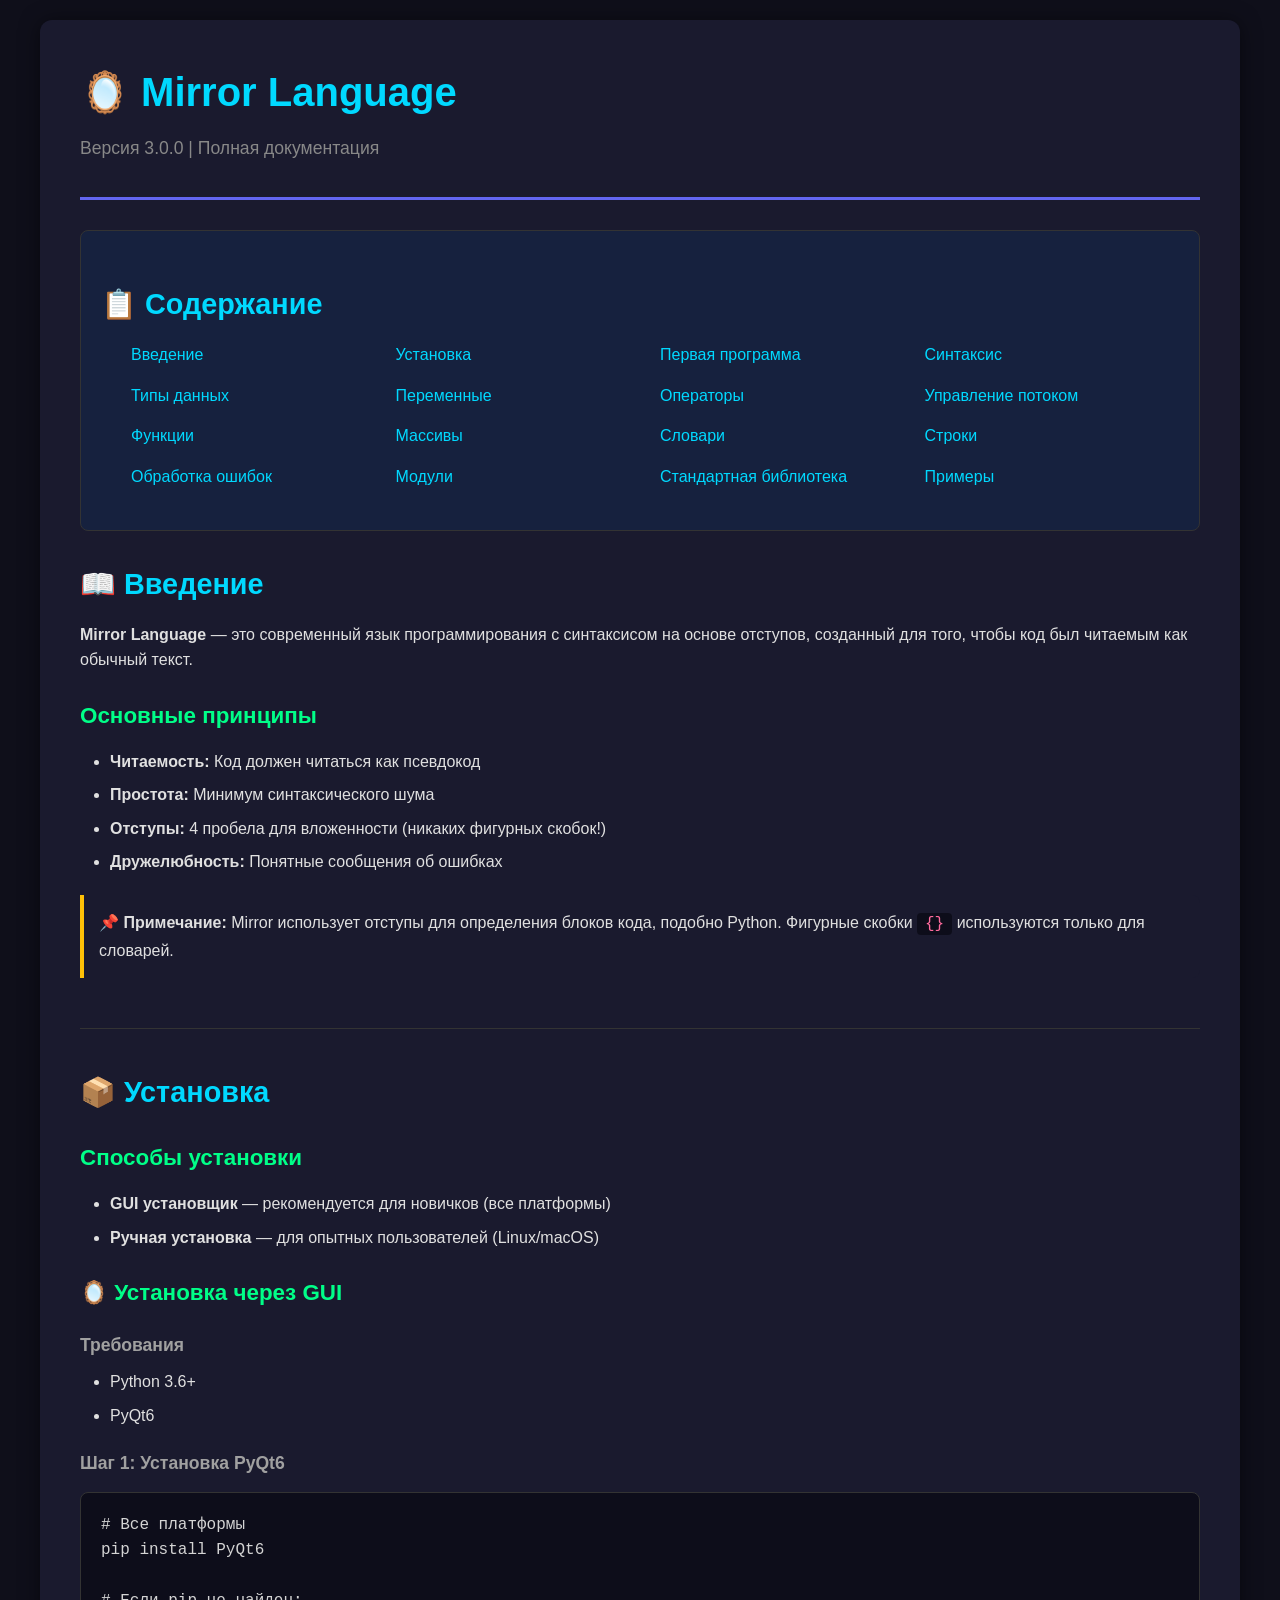
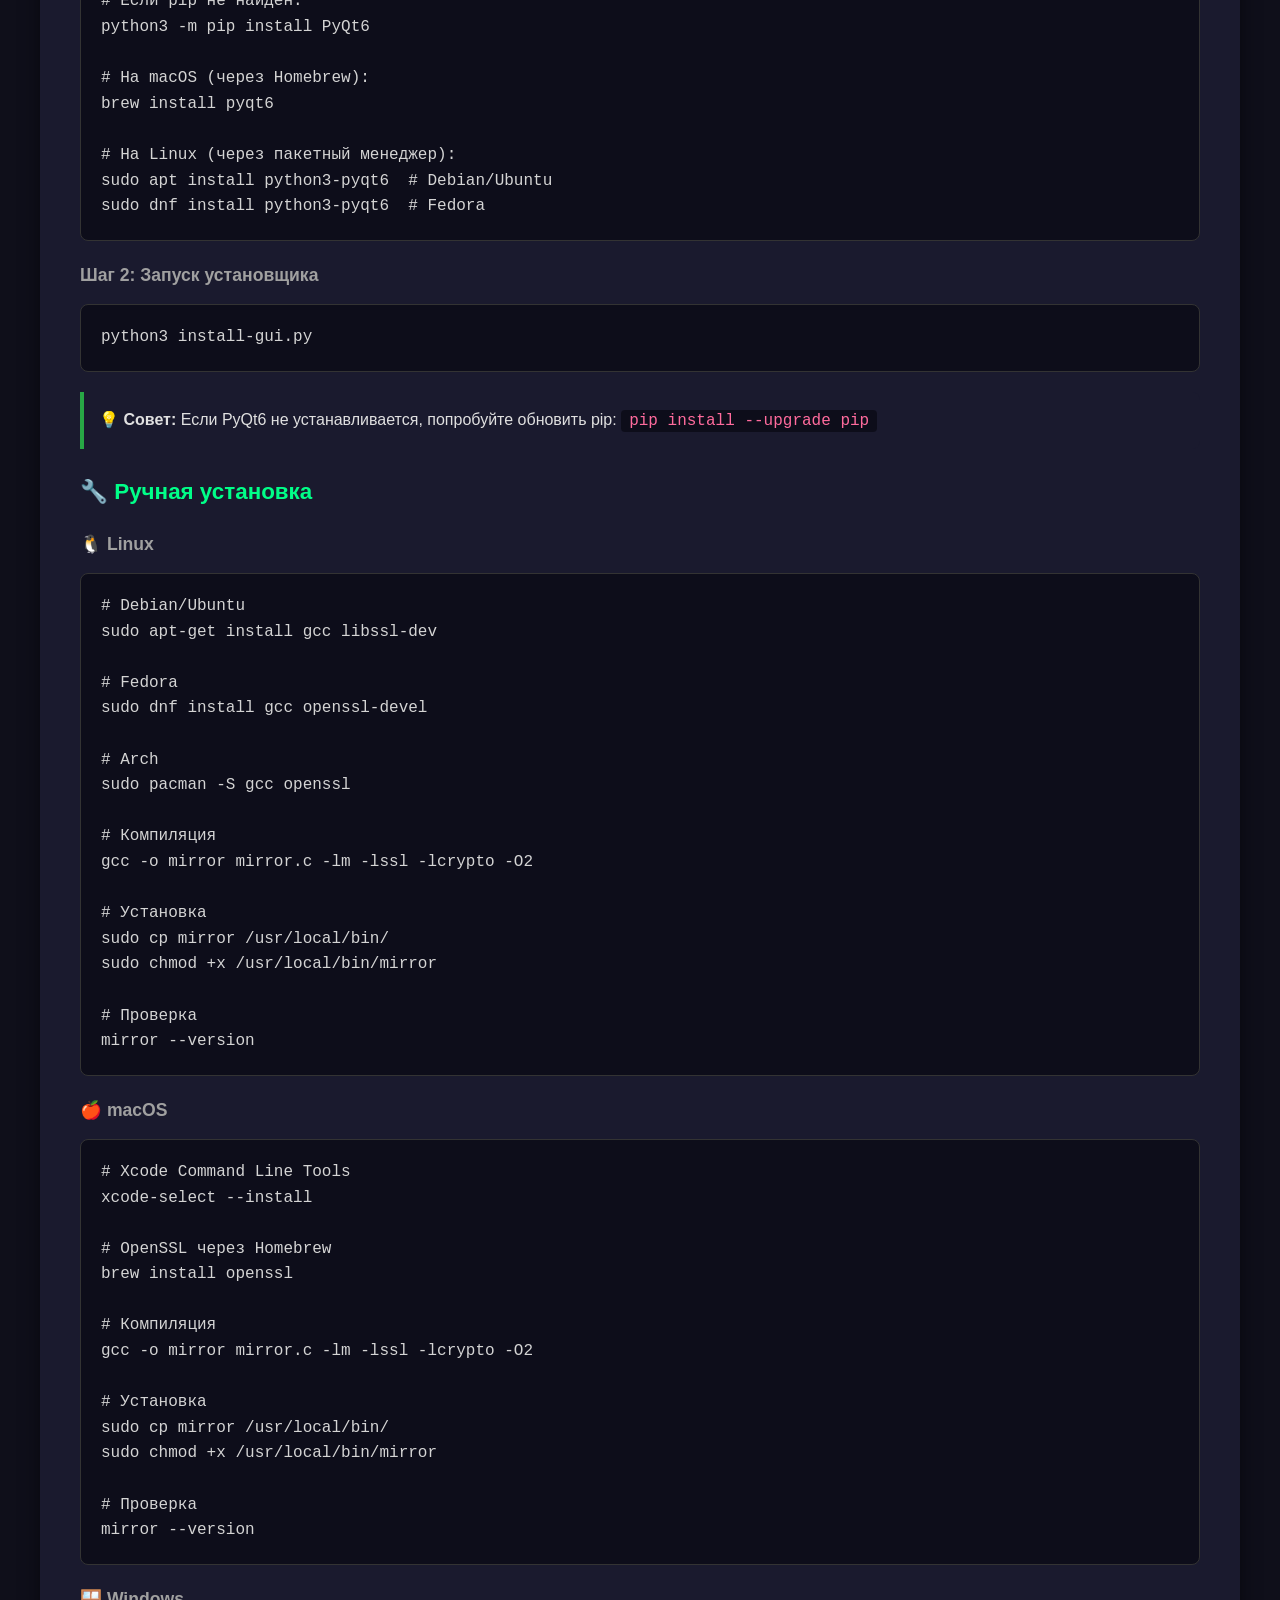
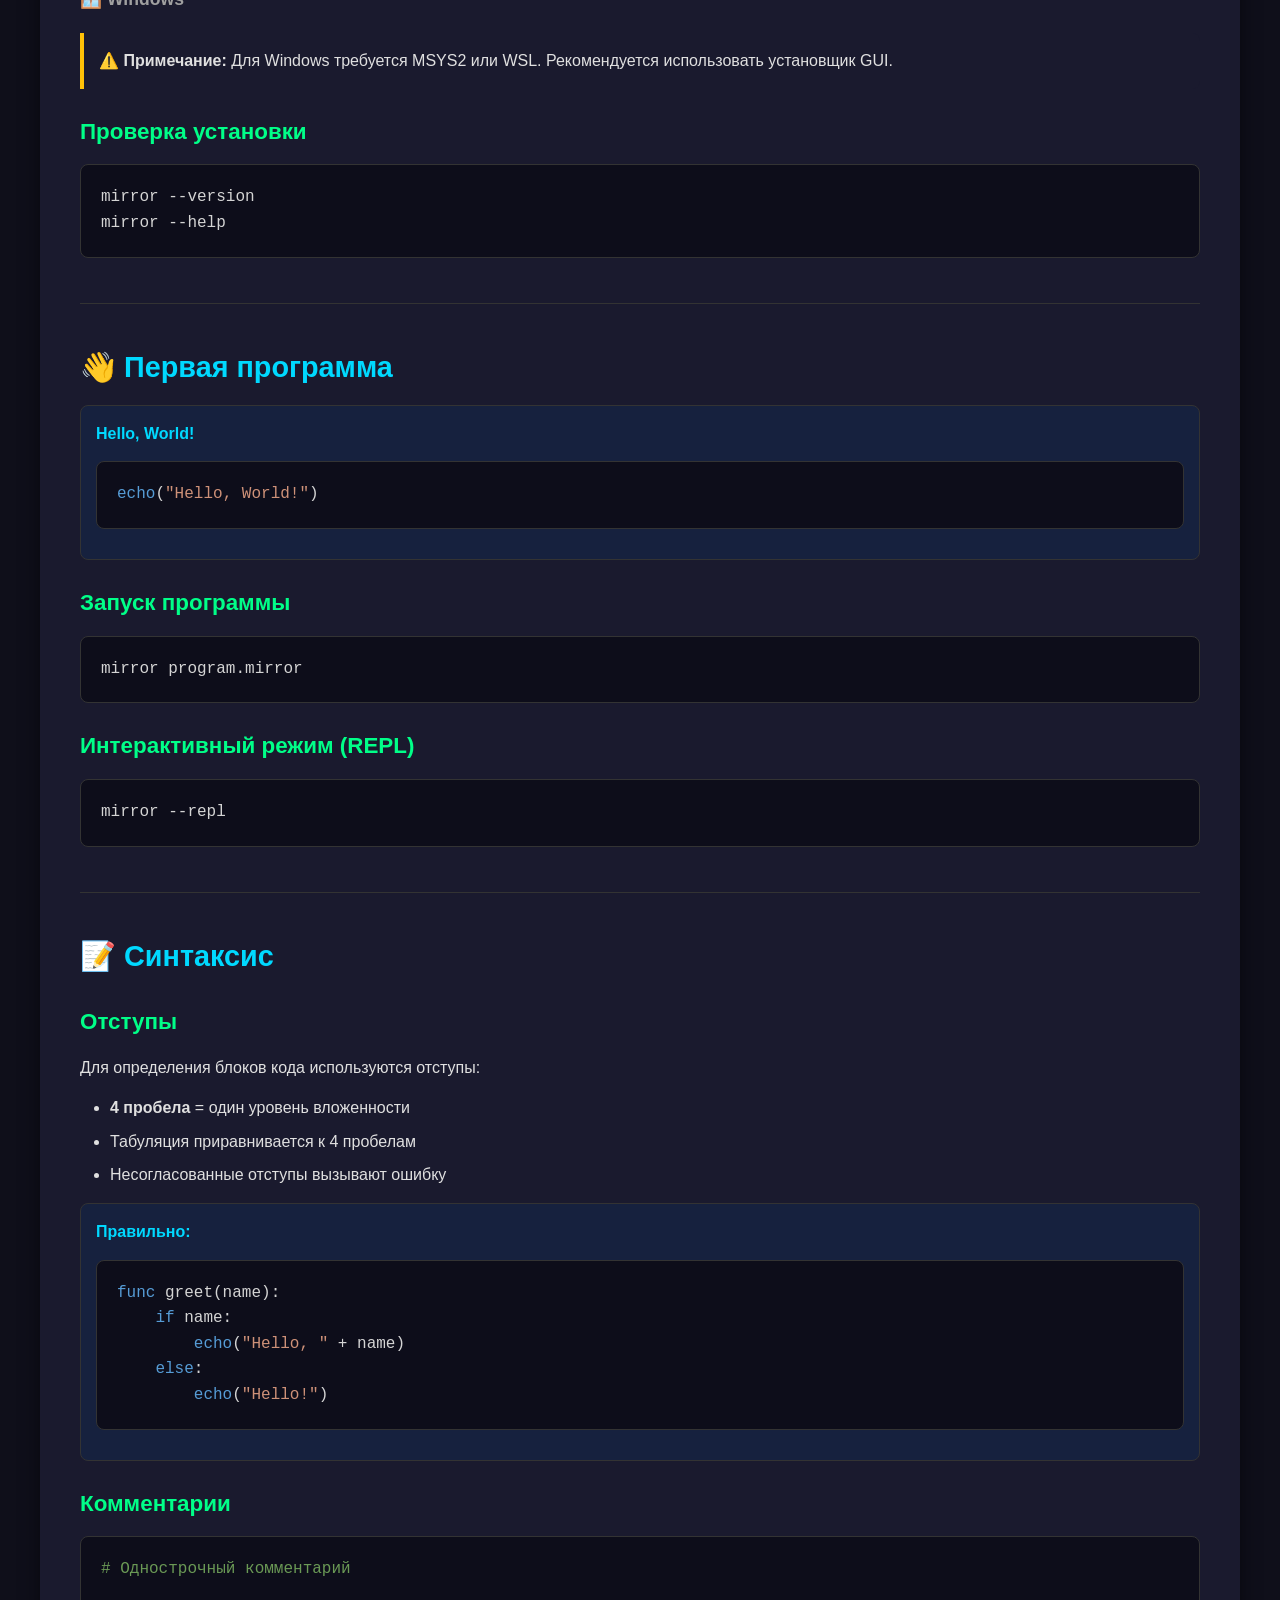
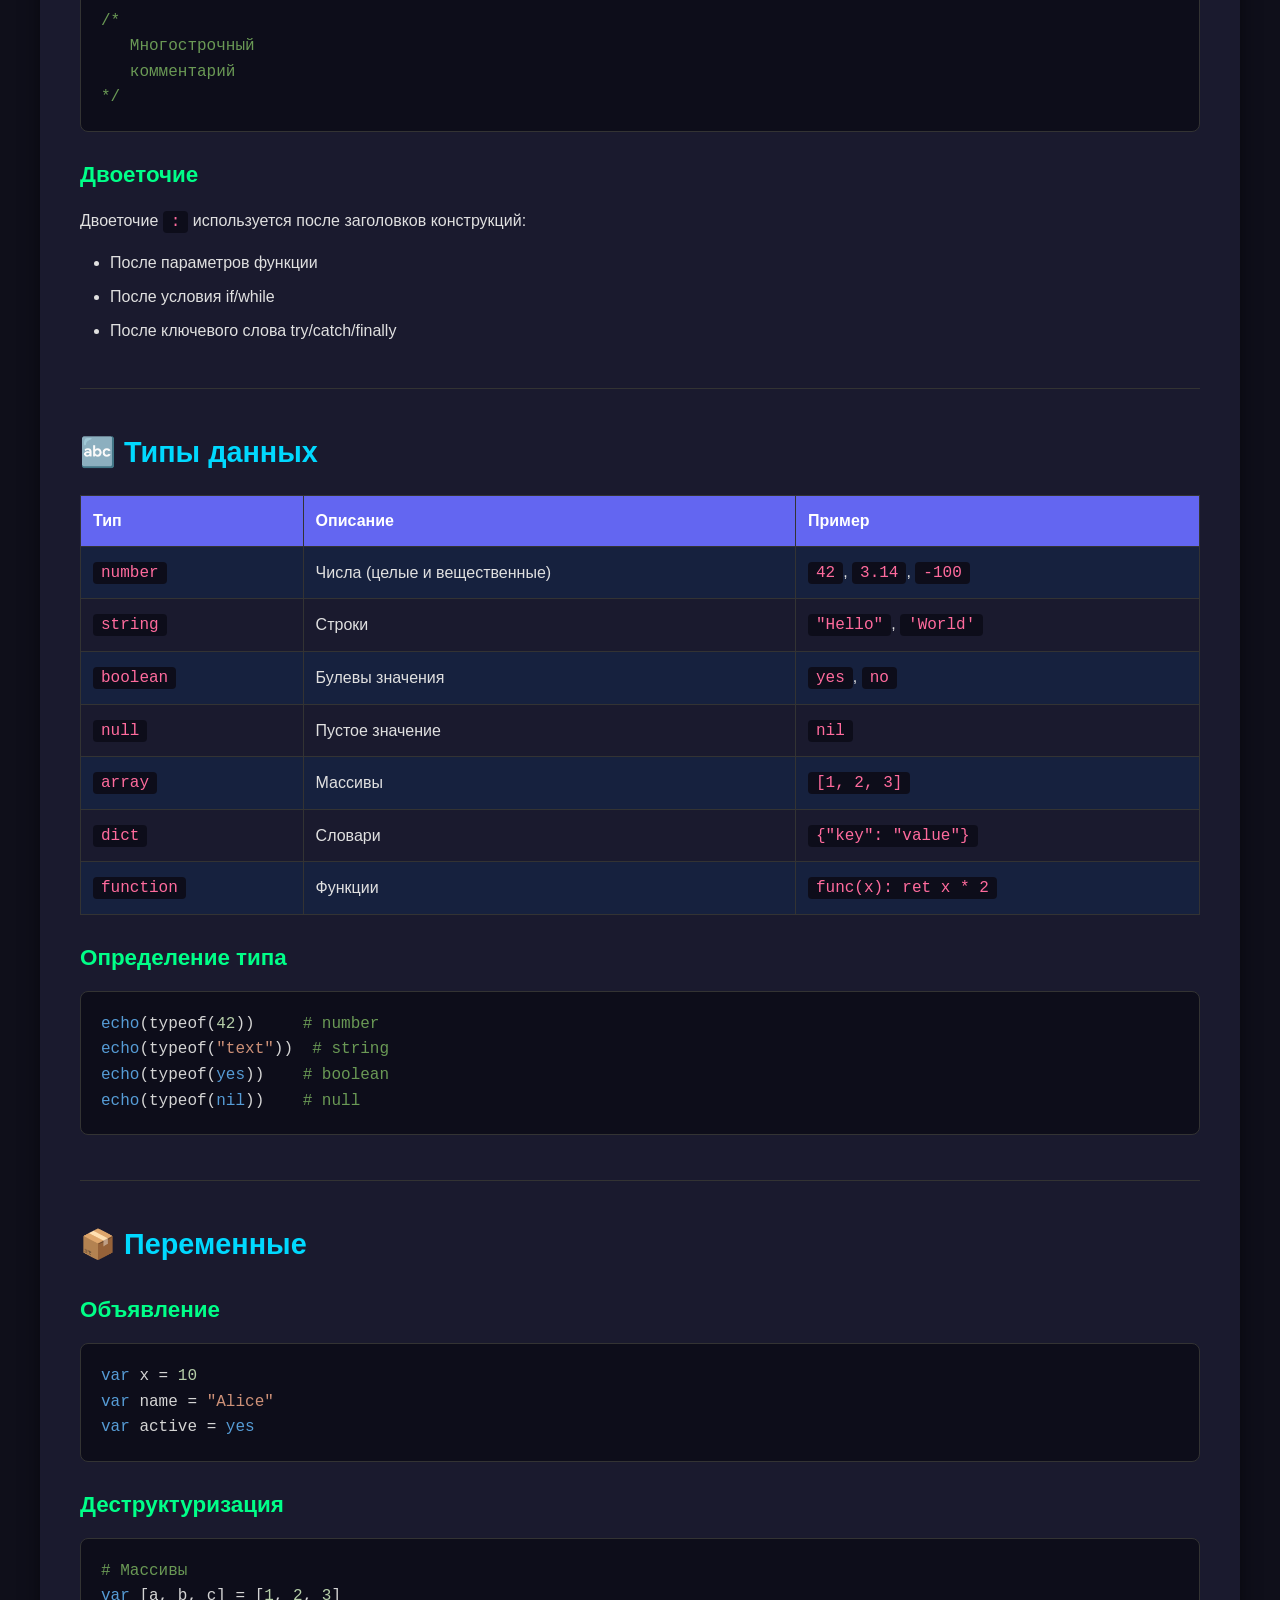
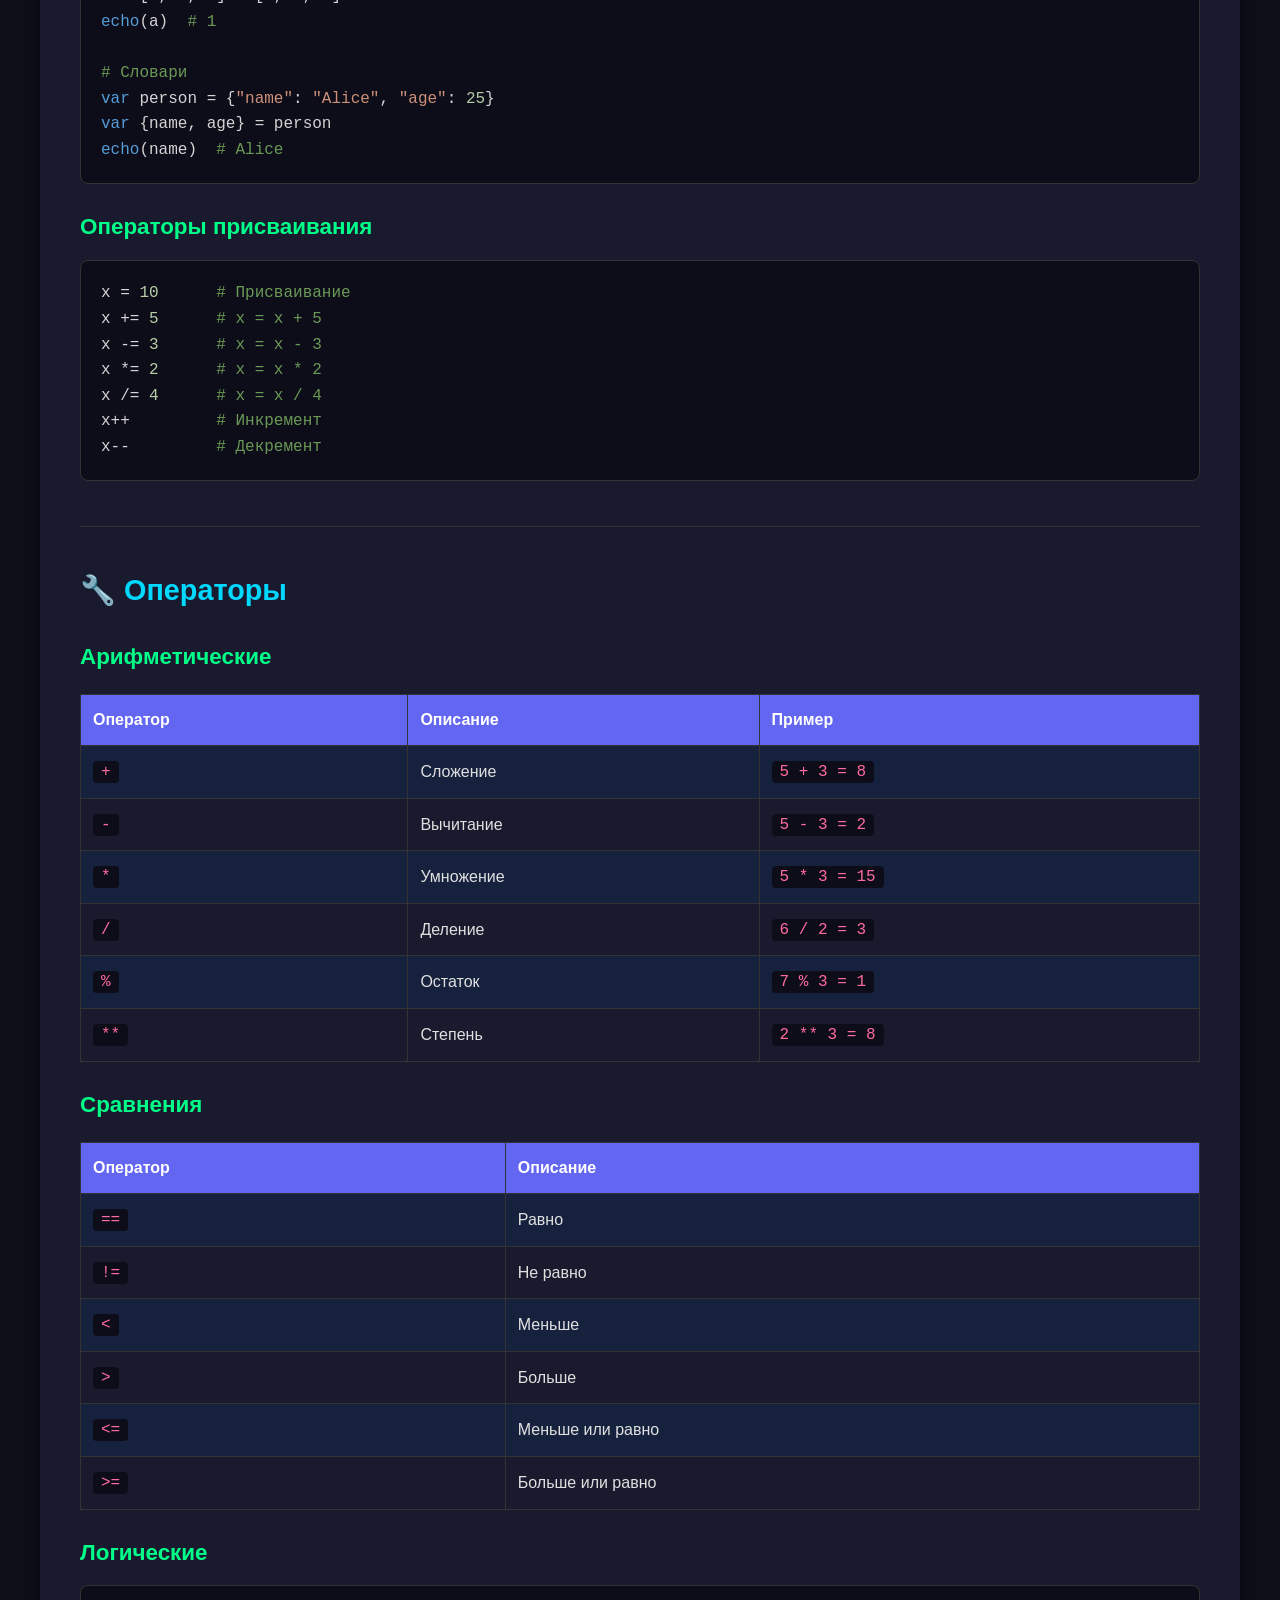
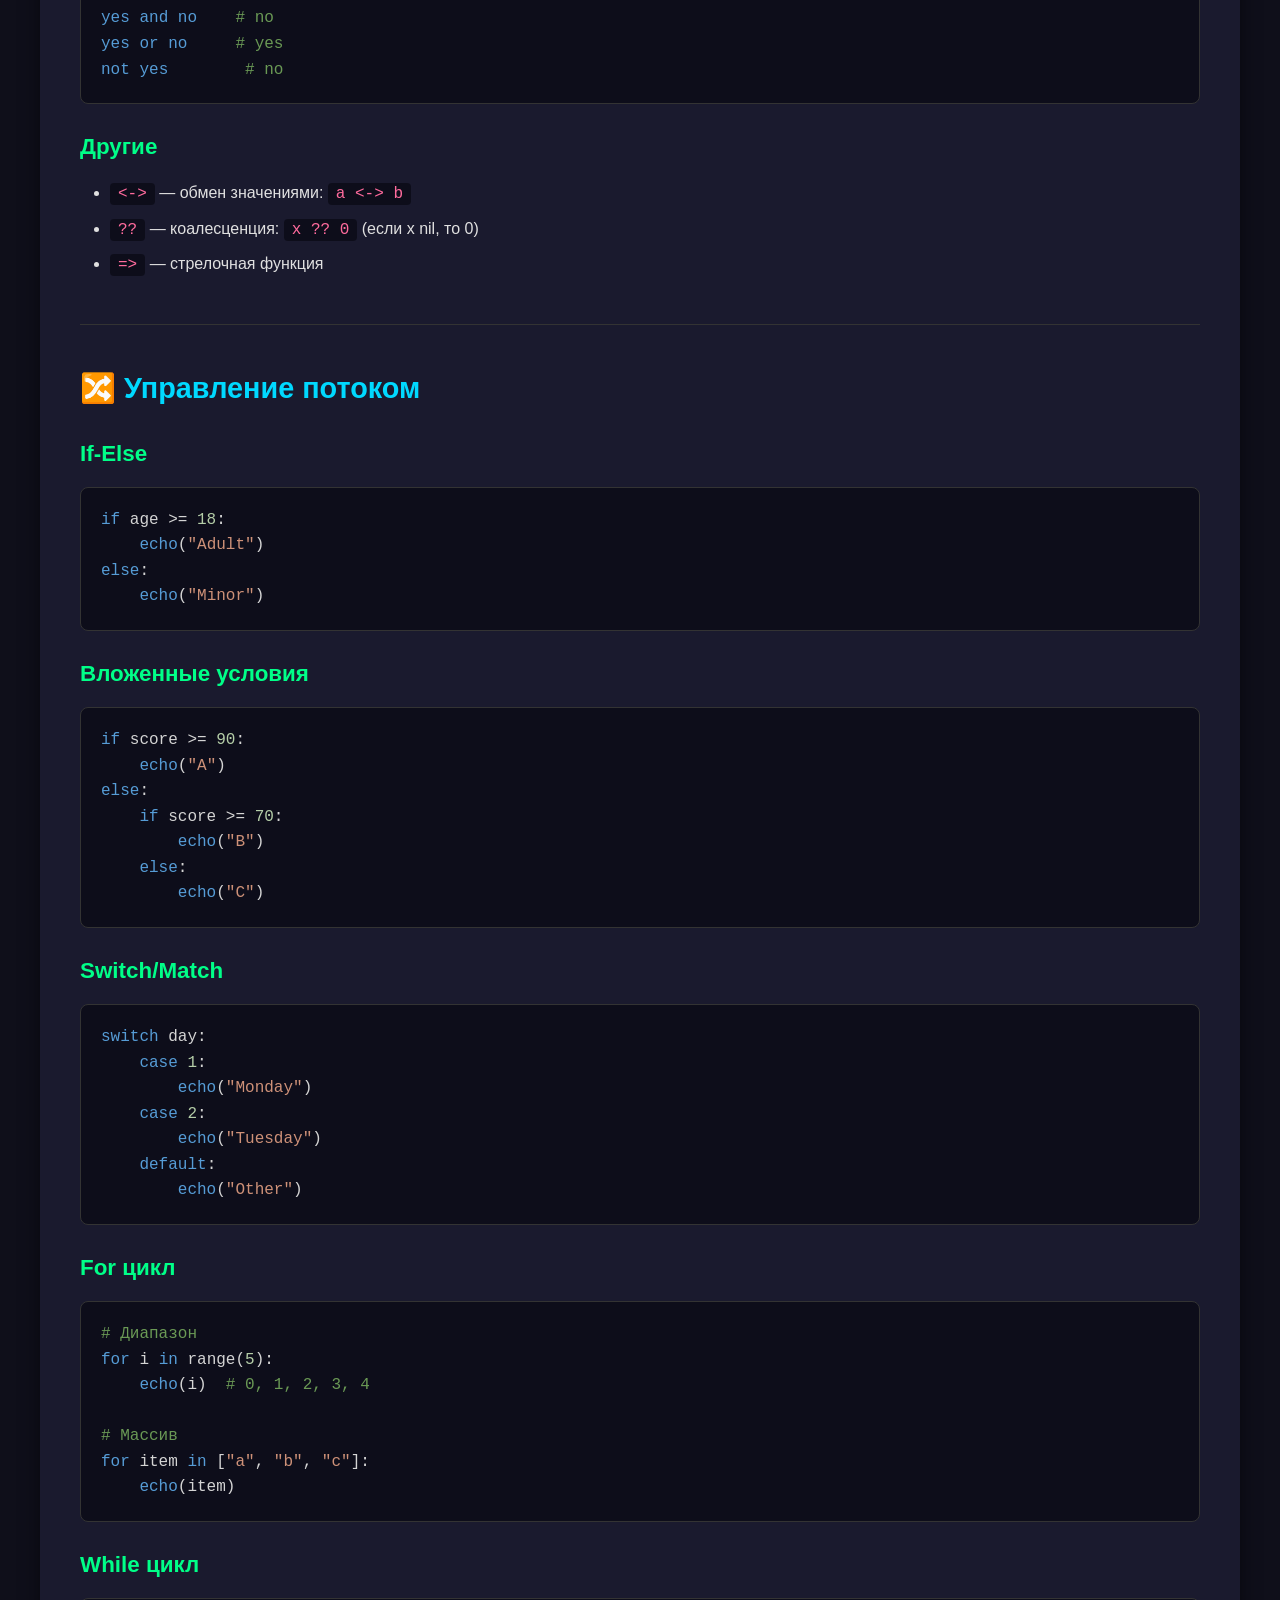
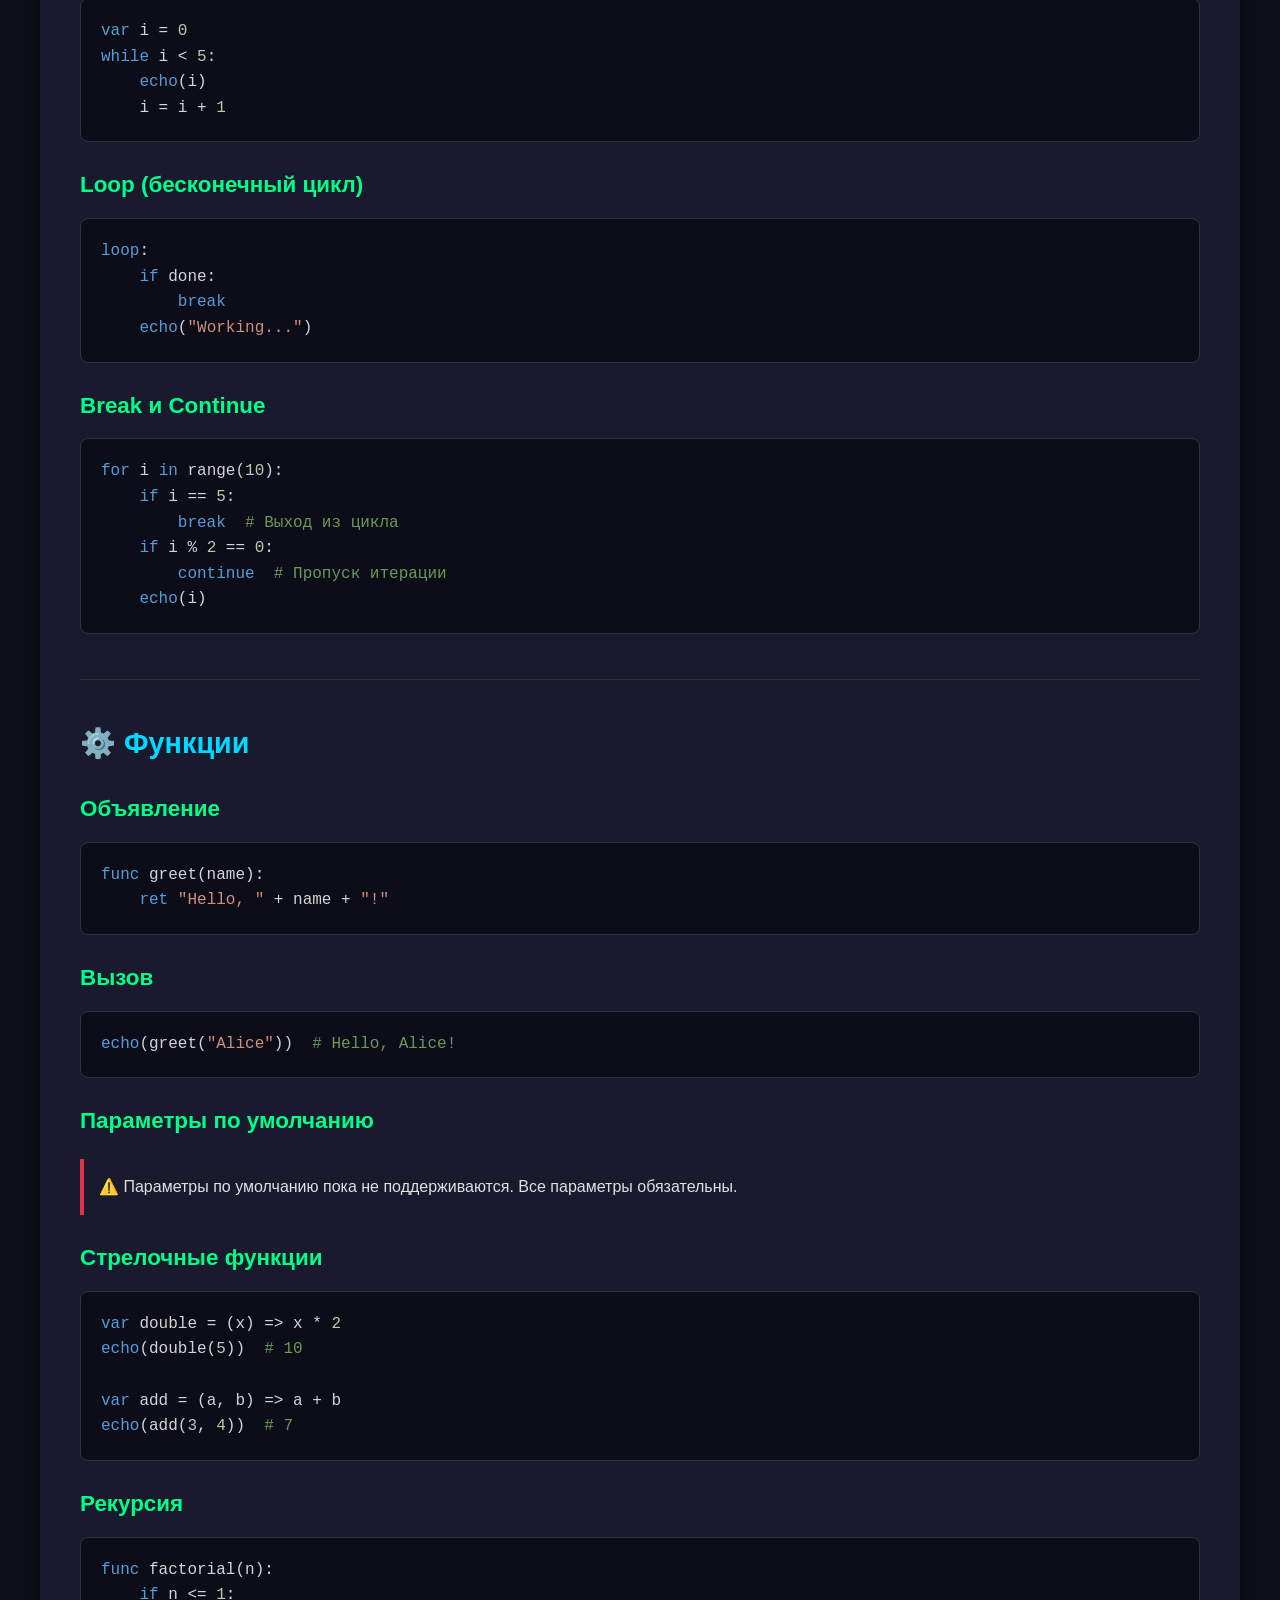
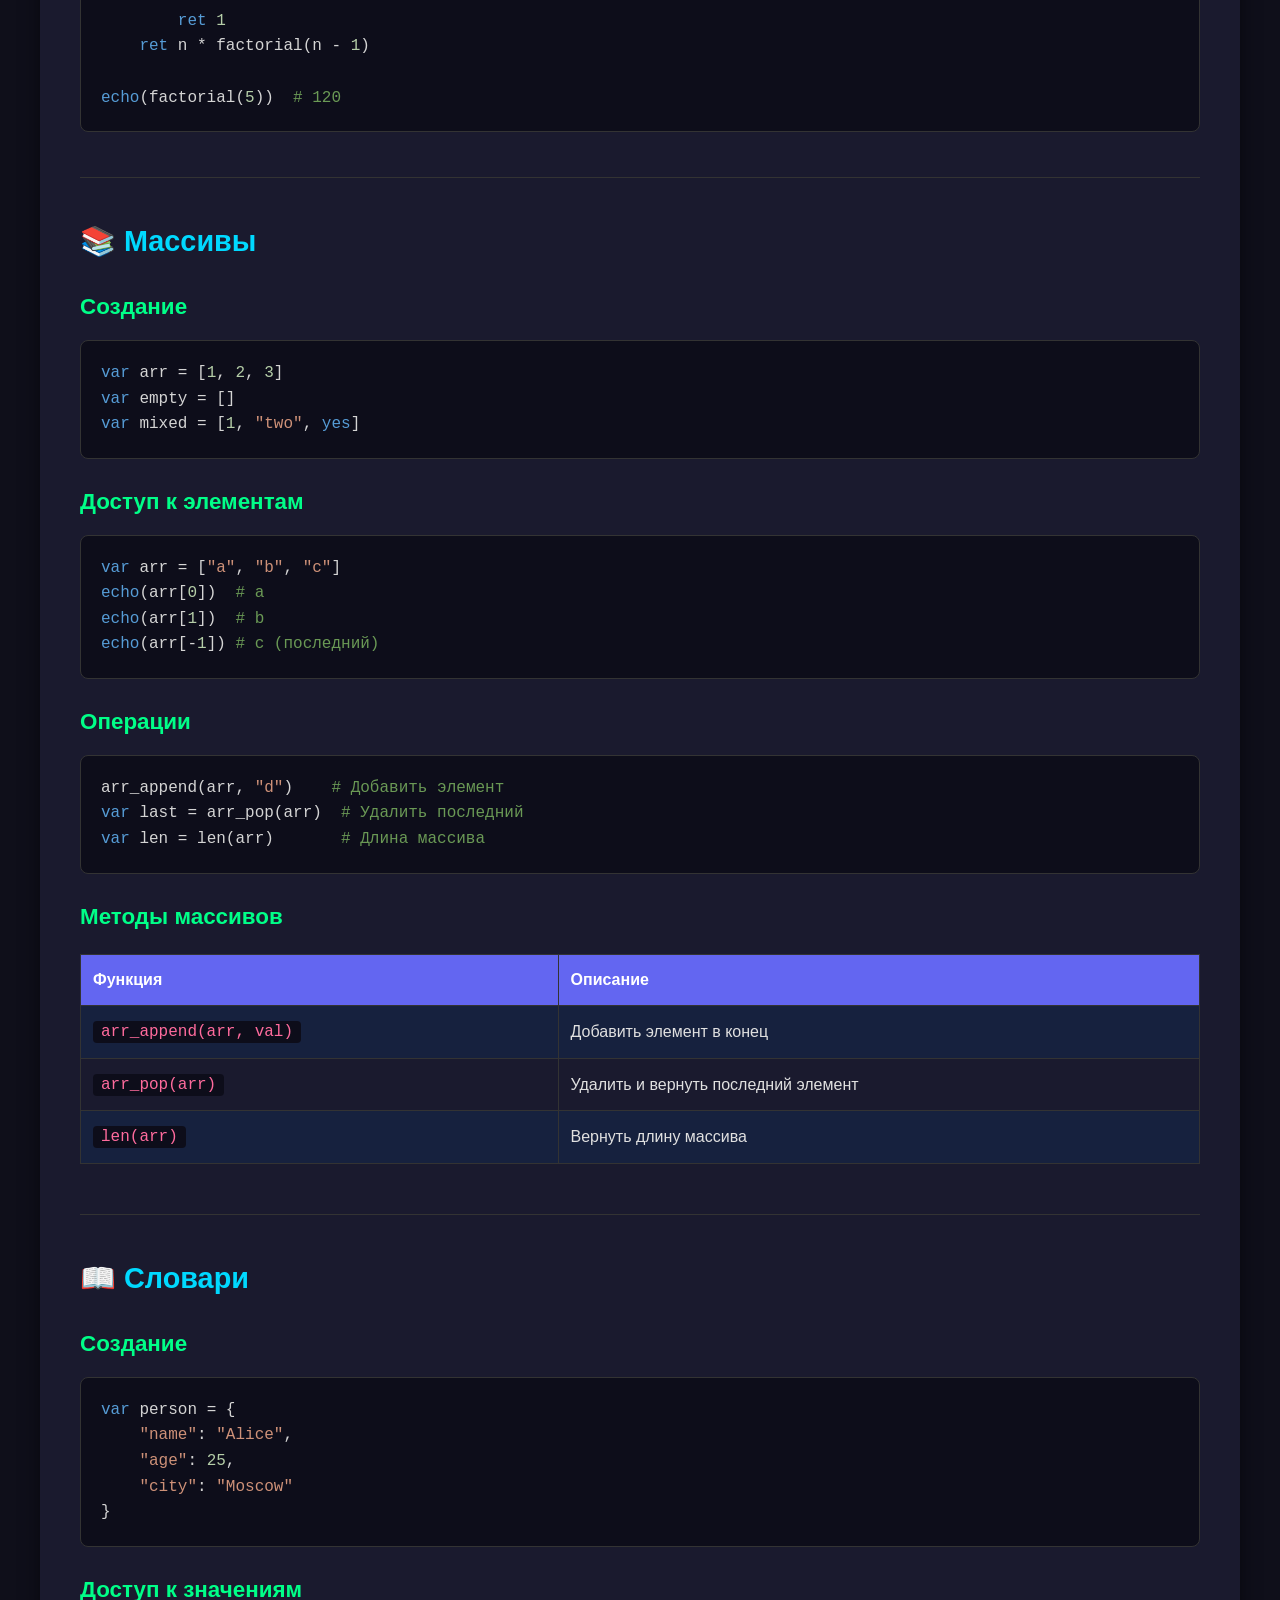
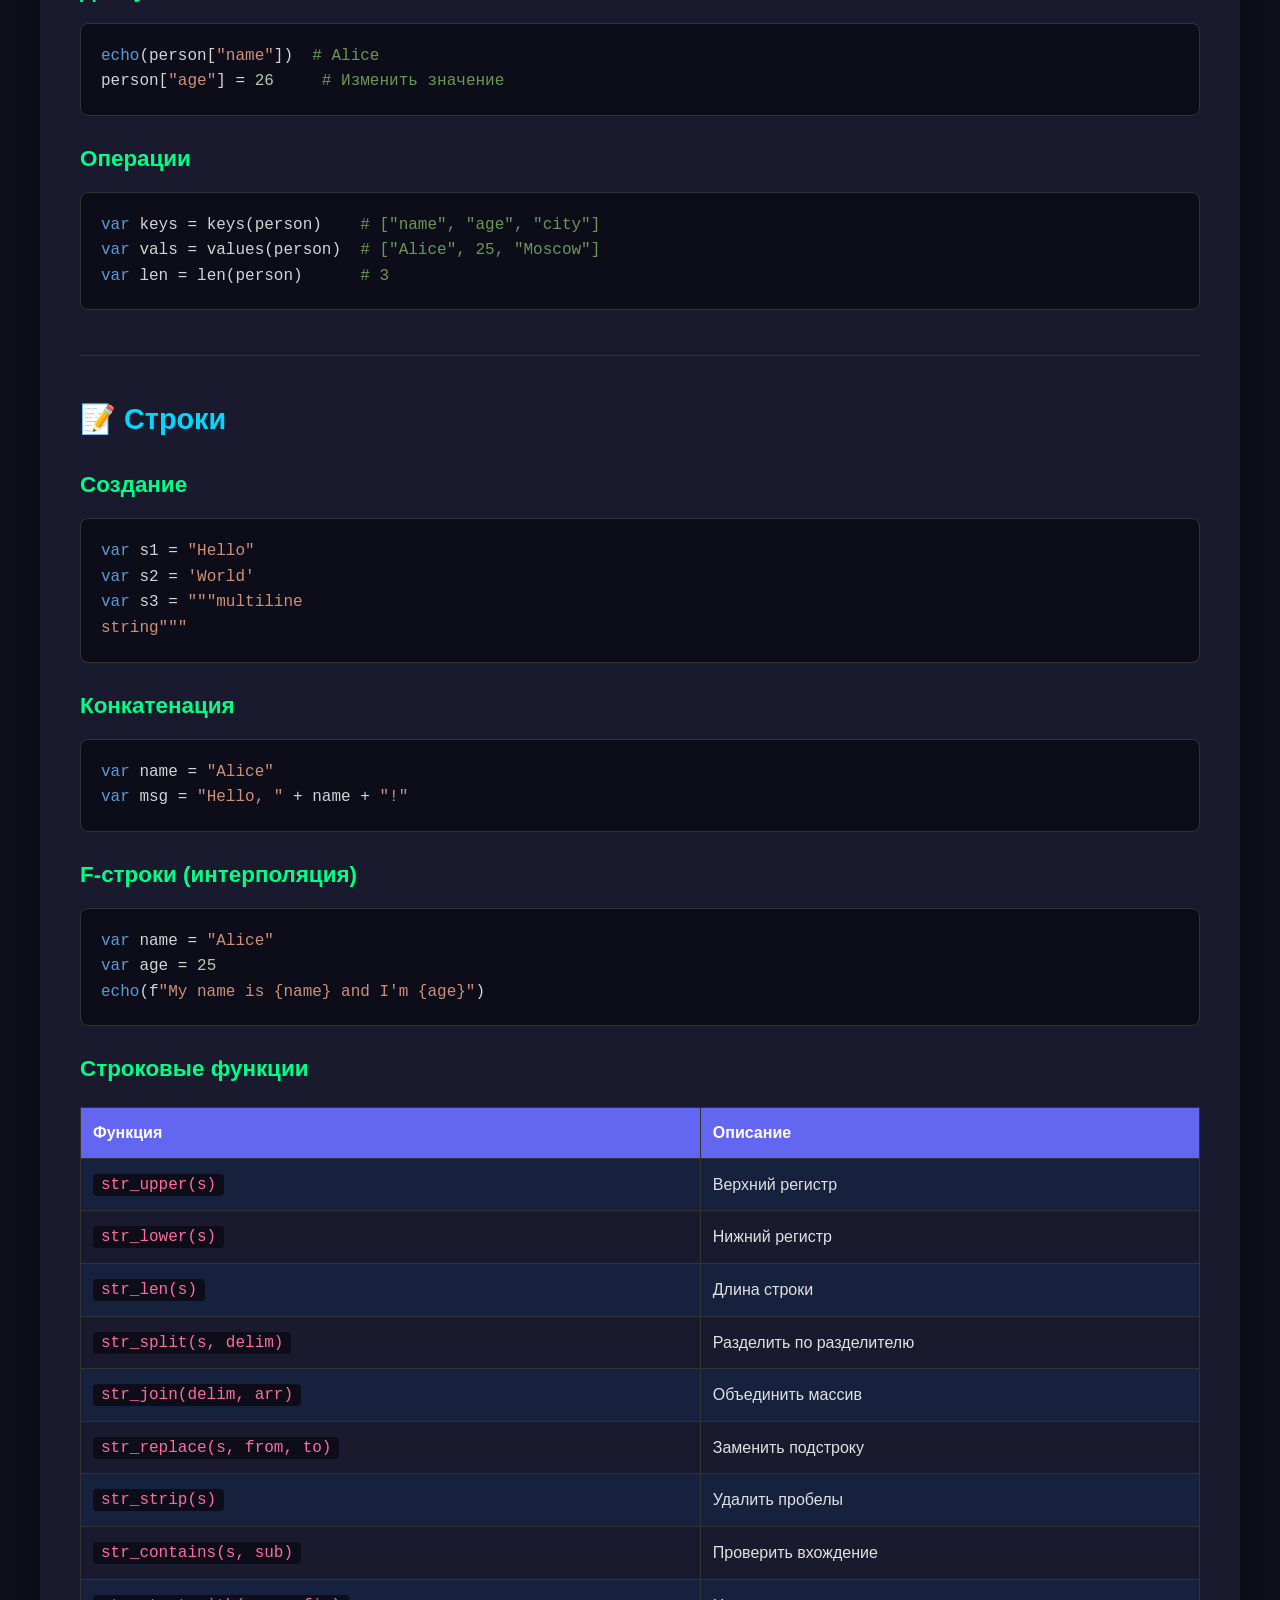
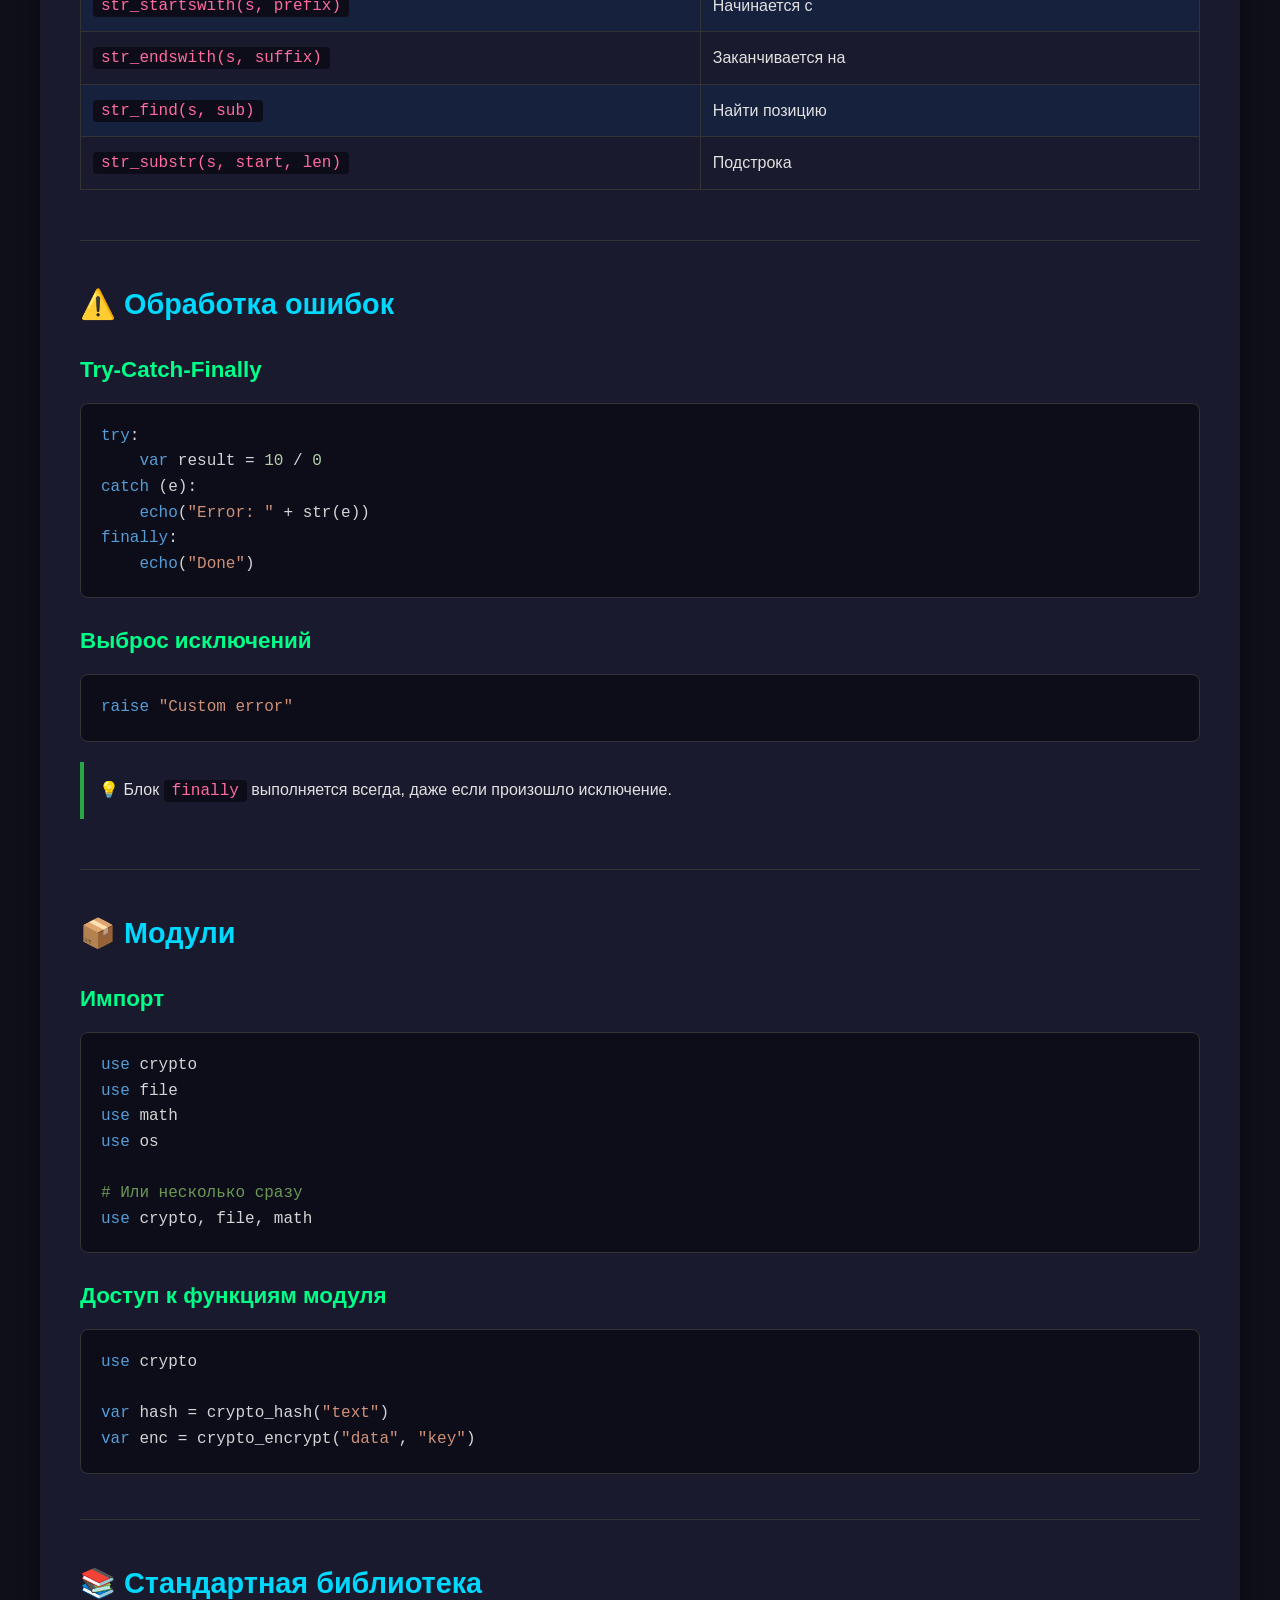
==== docs.html @ e57cf15d "Initial commit" ====
<!DOCTYPE html>
<html lang="ru">
<head>
    <meta charset="UTF-8">
    <meta name="viewport" content="width=device-width, initial-scale=1.0">
    <title>Mirror Language — Полная документация</title>
    <style>
        * {
            margin: 0;
            padding: 0;
            box-sizing: border-box;
        }
        
        body {
            font-family: 'Segoe UI', Tahoma, Geneva, Verdana, sans-serif;
            line-height: 1.6;
            color: #e0e0e0;
            background: #0f0f1a;
            padding: 20px;
        }
        
        .container {
            max-width: 1200px;
            margin: 0 auto;
            background: #1a1a2e;
            padding: 40px;
            box-shadow: 0 2px 20px rgba(0,0,0,0.5);
            border-radius: 12px;
        }
        
        header {
            border-bottom: 3px solid #6366f1;
            padding-bottom: 20px;
            margin-bottom: 30px;
        }
        
        h1 {
            color: #00d9ff;
            font-size: 2.5em;
            margin-bottom: 10px;
        }
        
        .version {
            color: #888;
            font-size: 1.1em;
        }
        
        nav.toc {
            background: #16213e;
            padding: 20px;
            margin-bottom: 30px;
            border-radius: 8px;
            border: 1px solid #333;
        }
        
        nav.toc h2 {
            margin-bottom: 15px;
            color: #00d9ff;
        }
        
        nav.toc ul {
            list-style: none;
            display: grid;
            grid-template-columns: repeat(auto-fill, minmax(250px, 1fr));
            gap: 10px;
        }
        
        nav.toc li {
            margin-bottom: 5px;
        }
        
        nav.toc a {
            color: #00d9ff;
            text-decoration: none;
        }
        
        nav.toc a:hover {
            text-decoration: underline;
        }
        
        section {
            margin-bottom: 40px;
            padding-bottom: 30px;
            border-bottom: 1px solid #333;
        }
        
        h2 {
            color: #00d9ff;
            font-size: 1.8em;
            margin-bottom: 15px;
            margin-top: 30px;
        }
        
        h3 {
            color: #00ff88;
            font-size: 1.4em;
            margin: 25px 0 15px 0;
        }
        
        h4 {
            color: #a0a0a0;
            font-size: 1.1em;
            margin: 20px 0 10px 0;
        }
        
        p {
            margin-bottom: 15px;
        }
        
        code {
            background: #0d0d1a;
            padding: 2px 8px;
            border-radius: 4px;
            font-family: 'Consolas', 'Monaco', monospace;
            color: #ff6b9d;
        }
        
        pre {
            background: #0d0d1a;
            color: #d4d4d4;
            padding: 20px;
            border-radius: 8px;
            overflow-x: auto;
            margin: 15px 0;
            border: 1px solid #333;
        }
        
        pre code {
            background: none;
            padding: 0;
            color: inherit;
        }
        
        .keyword { color: #569cd6; }
        .string { color: #ce9178; }
        .number { color: #b5cea8; }
        .comment { color: #6a9955; }
        .function { color: #dcdcaa; }
        
        table {
            width: 100%;
            border-collapse: collapse;
            margin: 20px 0;
        }
        
        th, td {
            border: 1px solid #333;
            padding: 12px;
            text-align: left;
        }
        
        th {
            background: #6366f1;
            color: white;
        }
        
        tr:nth-child(even) {
            background: #16213e;
        }
        
        .note {
            background: #1a1a2e;
            border-left: 4px solid #ffc107;
            padding: 15px;
            margin: 20px 0;
            border-radius: 0 8px 8px 0;
        }
        
        .warning {
            background: #1a1a2e;
            border-left: 4px solid #dc3545;
            padding: 15px;
            margin: 20px 0;
            border-radius: 0 8px 8px 0;
        }
        
        .tip {
            background: #1a1a2e;
            border-left: 4px solid #28a745;
            padding: 15px;
            margin: 20px 0;
            border-radius: 0 8px 8px 0;
        }
        
        ul, ol {
            margin-left: 30px;
            margin-bottom: 15px;
        }
        
        li {
            margin-bottom: 8px;
        }
        
        .example {
            background: #16213e;
            border: 1px solid #333;
            padding: 15px;
            border-radius: 8px;
            margin: 15px 0;
        }
        
        .example-title {
            font-weight: bold;
            color: #00d9ff;
            margin-bottom: 10px;
        }
        
        footer {
            text-align: center;
            padding: 30px;
            color: #888;
            border-top: 1px solid #333;
        }
        
        footer a {
            color: #00d9ff;
        }
        
        ::selection {
            background: #6366f1;
            color: white;
        }
        
        ::-webkit-scrollbar {
            width: 10px;
            height: 10px;
        }
        
        ::-webkit-scrollbar-track {
            background: #0f0f1a;
        }
        
        ::-webkit-scrollbar-thumb {
            background: #6366f1;
            border-radius: 5px;
        }
        
        ::-webkit-scrollbar-thumb:hover {
            background: #00d9ff;
        }
    </style>
</head>
<body>
    <div class="container">
        <header>
            <h1>🪞 Mirror Language</h1>
            <p class="version">Версия 3.0.0 | Полная документация</p>
        </header>
        
        <nav class="toc">
            <h2>📋 Содержание</h2>
            <ul>
                <li><a href="#intro">Введение</a></li>
                <li><a href="#install">Установка</a></li>
                <li><a href="#first">Первая программа</a></li>
                <li><a href="#syntax">Синтаксис</a></li>
                <li><a href="#types">Типы данных</a></li>
                <li><a href="#variables">Переменные</a></li>
                <li><a href="#operators">Операторы</a></li>
                <li><a href="#control">Управление потоком</a></li>
                <li><a href="#functions">Функции</a></li>
                <li><a href="#arrays">Массивы</a></li>
                <li><a href="#dicts">Словари</a></li>
                <li><a href="#strings">Строки</a></li>
                <li><a href="#errors">Обработка ошибок</a></li>
                <li><a href="#modules">Модули</a></li>
                <li><a href="#stdlib">Стандартная библиотека</a></li>
                <li><a href="#examples">Примеры</a></li>
            </ul>
        </nav>
        
        <main>
            <!-- Введение -->
            <section id="intro">
                <h2>📖 Введение</h2>
                <p><strong>Mirror Language</strong> — это современный язык программирования с синтаксисом на основе отступов, созданный для того, чтобы код был читаемым как обычный текст.</p>
                
                <h3>Основные принципы</h3>
                <ul>
                    <li><strong>Читаемость:</strong> Код должен читаться как псевдокод</li>
                    <li><strong>Простота:</strong> Минимум синтаксического шума</li>
                    <li><strong>Отступы:</strong> 4 пробела для вложенности (никаких фигурных скобок!)</li>
                    <li><strong>Дружелюбность:</strong> Понятные сообщения об ошибках</li>
                </ul>
                
                <div class="note">
                    <strong>📌 Примечание:</strong> Mirror использует отступы для определения блоков кода, подобно Python. Фигурные скобки <code>{}</code> используются только для словарей.
                </div>
            </section>
            
            <!-- Установка -->
            <section id="install">
                <h2>📦 Установка</h2>
                
                <h3>Способы установки</h3>
                <ul>
                    <li><strong>GUI установщик</strong> — рекомендуется для новичков (все платформы)</li>
                    <li><strong>Ручная установка</strong> — для опытных пользователей (Linux/macOS)</li>
                </ul>
                
                <h3>🪞 Установка через GUI</h3>
                
                <h4>Требования</h4>
                <ul>
                    <li>Python 3.6+</li>
                    <li>PyQt6</li>
                </ul>
                
                <h4>Шаг 1: Установка PyQt6</h4>
                <pre><code class="language-bash"># Все платформы
pip install PyQt6

# Если pip не найден:
python3 -m pip install PyQt6

# На macOS (через Homebrew):
brew install pyqt6

# На Linux (через пакетный менеджер):
sudo apt install python3-pyqt6  # Debian/Ubuntu
sudo dnf install python3-pyqt6  # Fedora</code></pre>
                
                <h4>Шаг 2: Запуск установщика</h4>
                <pre><code class="language-bash">python3 install-gui.py</code></pre>
                
                <div class="tip">
                    💡 <strong>Совет:</strong> Если PyQt6 не устанавливается, попробуйте обновить pip: <code>pip install --upgrade pip</code>
                </div>
                
                <h3>🔧 Ручная установка</h3>
                
                <h4>🐧 Linux</h4>
                <pre><code class="language-bash"># Debian/Ubuntu
sudo apt-get install gcc libssl-dev

# Fedora
sudo dnf install gcc openssl-devel

# Arch
sudo pacman -S gcc openssl

# Компиляция
gcc -o mirror mirror.c -lm -lssl -lcrypto -O2

# Установка
sudo cp mirror /usr/local/bin/
sudo chmod +x /usr/local/bin/mirror

# Проверка
mirror --version</code></pre>
                
                <h4>🍎 macOS</h4>
                <pre><code class="language-bash"># Xcode Command Line Tools
xcode-select --install

# OpenSSL через Homebrew
brew install openssl

# Компиляция
gcc -o mirror mirror.c -lm -lssl -lcrypto -O2

# Установка
sudo cp mirror /usr/local/bin/
sudo chmod +x /usr/local/bin/mirror

# Проверка
mirror --version</code></pre>
                
                <h4>🪟 Windows</h4>
                <div class="note">
                    <strong>⚠️ Примечание:</strong> Для Windows требуется MSYS2 или WSL. Рекомендуется использовать установщик GUI.
                </div>
                
                <h3>Проверка установки</h3>
                <pre><code class="language-bash">mirror --version
mirror --help</code></pre>
            </section>
            
            <!-- Первая программа -->
            <section id="first">
                <h2>👋 Первая программа</h2>
                
                <div class="example">
                    <div class="example-title">Hello, World!</div>
                    <pre><code><span class="keyword">echo</span>(<span class="string">"Hello, World!"</span>)</code></pre>
                </div>
                
                <h3>Запуск программы</h3>
                <pre><code class="language-bash">mirror program.mirror</code></pre>
                
                <h3>Интерактивный режим (REPL)</h3>
                <pre><code class="language-bash">mirror --repl</code></pre>
            </section>
            
            <!-- Синтаксис -->
            <section id="syntax">
                <h2>📝 Синтаксис</h2>
                
                <h3>Отступы</h3>
                <p>Для определения блоков кода используются отступы:</p>
                <ul>
                    <li><strong>4 пробела</strong> = один уровень вложенности</li>
                    <li>Табуляция приравнивается к 4 пробелам</li>
                    <li>Несогласованные отступы вызывают ошибку</li>
                </ul>
                
                <div class="example">
                    <div class="example-title">Правильно:</div>
                    <pre><code><span class="keyword">func</span> greet(name):
    <span class="keyword">if</span> name:
        <span class="keyword">echo</span>(<span class="string">"Hello, "</span> + name)
    <span class="keyword">else</span>:
        <span class="keyword">echo</span>(<span class="string">"Hello!"</span>)</code></pre>
                </div>
                
                <h3>Комментарии</h3>
                <pre><code><span class="comment"># Однострочный комментарий</span>

<span class="comment">/*
   Многострочный
   комментарий
*/</span></code></pre>
                
                <h3>Двоеточие</h3>
                <p>Двоеточие <code>:</code> используется после заголовков конструкций:</p>
                <ul>
                    <li>После параметров функции</li>
                    <li>После условия if/while</li>
                    <li>После ключевого слова try/catch/finally</li>
                </ul>
            </section>
            
            <!-- Типы данных -->
            <section id="types">
                <h2>🔤 Типы данных</h2>
                
                <table>
                    <tr>
                        <th>Тип</th>
                        <th>Описание</th>
                        <th>Пример</th>
                    </tr>
                    <tr>
                        <td><code>number</code></td>
                        <td>Числа (целые и вещественные)</td>
                        <td><code>42</code>, <code>3.14</code>, <code>-100</code></td>
                    </tr>
                    <tr>
                        <td><code>string</code></td>
                        <td>Строки</td>
                        <td><code>"Hello"</code>, <code>'World'</code></td>
                    </tr>
                    <tr>
                        <td><code>boolean</code></td>
                        <td>Булевы значения</td>
                        <td><code>yes</code>, <code>no</code></td>
                    </tr>
                    <tr>
                        <td><code>null</code></td>
                        <td>Пустое значение</td>
                        <td><code>nil</code></td>
                    </tr>
                    <tr>
                        <td><code>array</code></td>
                        <td>Массивы</td>
                        <td><code>[1, 2, 3]</code></td>
                    </tr>
                    <tr>
                        <td><code>dict</code></td>
                        <td>Словари</td>
                        <td><code>{"key": "value"}</code></td>
                    </tr>
                    <tr>
                        <td><code>function</code></td>
                        <td>Функции</td>
                        <td><code>func(x): ret x * 2</code></td>
                    </tr>
                </table>
                
                <h3>Определение типа</h3>
                <pre><code><span class="keyword">echo</span>(typeof(<span class="number">42</span>))     <span class="comment"># number</span>
<span class="keyword">echo</span>(typeof(<span class="string">"text"</span>))  <span class="comment"># string</span>
<span class="keyword">echo</span>(typeof(<span class="keyword">yes</span>))    <span class="comment"># boolean</span>
<span class="keyword">echo</span>(typeof(<span class="keyword">nil</span>))    <span class="comment"># null</span></code></pre>
            </section>
            
            <!-- Переменные -->
            <section id="variables">
                <h2>📦 Переменные</h2>
                
                <h3>Объявление</h3>
                <pre><code><span class="keyword">var</span> x = <span class="number">10</span>
<span class="keyword">var</span> name = <span class="string">"Alice"</span>
<span class="keyword">var</span> active = <span class="keyword">yes</span></code></pre>
                
                <h3>Деструктуризация</h3>
                <pre><code><span class="comment"># Массивы</span>
<span class="keyword">var</span> [a, b, c] = [<span class="number">1</span>, <span class="number">2</span>, <span class="number">3</span>]
<span class="keyword">echo</span>(a)  <span class="comment"># 1</span>

<span class="comment"># Словари</span>
<span class="keyword">var</span> person = {<span class="string">"name"</span>: <span class="string">"Alice"</span>, <span class="string">"age"</span>: <span class="number">25</span>}
<span class="keyword">var</span> {name, age} = person
<span class="keyword">echo</span>(name)  <span class="comment"># Alice</span></code></pre>
                
                <h3>Операторы присваивания</h3>
                <pre><code>x = <span class="number">10</span>      <span class="comment"># Присваивание</span>
x += <span class="number">5</span>      <span class="comment"># x = x + 5</span>
x -= <span class="number">3</span>      <span class="comment"># x = x - 3</span>
x *= <span class="number">2</span>      <span class="comment"># x = x * 2</span>
x /= <span class="number">4</span>      <span class="comment"># x = x / 4</span>
x++         <span class="comment"># Инкремент</span>
x--         <span class="comment"># Декремент</span></code></pre>
            </section>
            
            <!-- Операторы -->
            <section id="operators">
                <h2>🔧 Операторы</h2>
                
                <h3>Арифметические</h3>
                <table>
                    <tr><th>Оператор</th><th>Описание</th><th>Пример</th></tr>
                    <tr><td><code>+</code></td><td>Сложение</td><td><code>5 + 3 = 8</code></td></tr>
                    <tr><td><code>-</code></td><td>Вычитание</td><td><code>5 - 3 = 2</code></td></tr>
                    <tr><td><code>*</code></td><td>Умножение</td><td><code>5 * 3 = 15</code></td></tr>
                    <tr><td><code>/</code></td><td>Деление</td><td><code>6 / 2 = 3</code></td></tr>
                    <tr><td><code>%</code></td><td>Остаток</td><td><code>7 % 3 = 1</code></td></tr>
                    <tr><td><code>**</code></td><td>Степень</td><td><code>2 ** 3 = 8</code></td></tr>
                </table>
                
                <h3>Сравнения</h3>
                <table>
                    <tr><th>Оператор</th><th>Описание</th></tr>
                    <tr><td><code>==</code></td><td>Равно</td></tr>
                    <tr><td><code>!=</code></td><td>Не равно</td></tr>
                    <tr><td><code>&lt;</code></td><td>Меньше</td></tr>
                    <tr><td><code>&gt;</code></td><td>Больше</td></tr>
                    <tr><td><code>&lt;=</code></td><td>Меньше или равно</td></tr>
                    <tr><td><code>&gt;=</code></td><td>Больше или равно</td></tr>
                </table>
                
                <h3>Логические</h3>
                <pre><code><span class="keyword">yes</span> <span class="keyword">and</span> <span class="keyword">no</span>    <span class="comment"># no</span>
<span class="keyword">yes</span> <span class="keyword">or</span> <span class="keyword">no</span>     <span class="comment"># yes</span>
<span class="keyword">not</span> <span class="keyword">yes</span>        <span class="comment"># no</span></code></pre>
                
                <h3>Другие</h3>
                <ul>
                    <li><code>&lt;-&gt;</code> — обмен значениями: <code>a &lt;-&gt; b</code></li>
                    <li><code>??</code> — коалесценция: <code>x ?? 0</code> (если x nil, то 0)</li>
                    <li><code>=&gt;</code> — стрелочная функция</li>
                </ul>
            </section>
            
            <!-- Управление потоком -->
            <section id="control">
                <h2>🔀 Управление потоком</h2>
                
                <h3>If-Else</h3>
                <pre><code><span class="keyword">if</span> age >= <span class="number">18</span>:
    <span class="keyword">echo</span>(<span class="string">"Adult"</span>)
<span class="keyword">else</span>:
    <span class="keyword">echo</span>(<span class="string">"Minor"</span>)</code></pre>
                
                <h3>Вложенные условия</h3>
                <pre><code><span class="keyword">if</span> score >= <span class="number">90</span>:
    <span class="keyword">echo</span>(<span class="string">"A"</span>)
<span class="keyword">else</span>:
    <span class="keyword">if</span> score >= <span class="number">70</span>:
        <span class="keyword">echo</span>(<span class="string">"B"</span>)
    <span class="keyword">else</span>:
        <span class="keyword">echo</span>(<span class="string">"C"</span>)</code></pre>
                
                <h3>Switch/Match</h3>
                <pre><code><span class="keyword">switch</span> day:
    <span class="keyword">case</span> <span class="number">1</span>:
        <span class="keyword">echo</span>(<span class="string">"Monday"</span>)
    <span class="keyword">case</span> <span class="number">2</span>:
        <span class="keyword">echo</span>(<span class="string">"Tuesday"</span>)
    <span class="keyword">default</span>:
        <span class="keyword">echo</span>(<span class="string">"Other"</span>)</code></pre>
                
                <h3>For цикл</h3>
                <pre><code><span class="comment"># Диапазон</span>
<span class="keyword">for</span> i <span class="keyword">in</span> range(<span class="number">5</span>):
    <span class="keyword">echo</span>(i)  <span class="comment"># 0, 1, 2, 3, 4</span>

<span class="comment"># Массив</span>
<span class="keyword">for</span> item <span class="keyword">in</span> [<span class="string">"a"</span>, <span class="string">"b"</span>, <span class="string">"c"</span>]:
    <span class="keyword">echo</span>(item)</code></pre>
                
                <h3>While цикл</h3>
                <pre><code><span class="keyword">var</span> i = <span class="number">0</span>
<span class="keyword">while</span> i < <span class="number">5</span>:
    <span class="keyword">echo</span>(i)
    i = i + <span class="number">1</span></code></pre>
                
                <h3>Loop (бесконечный цикл)</h3>
                <pre><code><span class="keyword">loop</span>:
    <span class="keyword">if</span> done:
        <span class="keyword">break</span>
    <span class="keyword">echo</span>(<span class="string">"Working..."</span>)</code></pre>
                
                <h3>Break и Continue</h3>
                <pre><code><span class="keyword">for</span> i <span class="keyword">in</span> range(<span class="number">10</span>):
    <span class="keyword">if</span> i == <span class="number">5</span>:
        <span class="keyword">break</span>  <span class="comment"># Выход из цикла</span>
    <span class="keyword">if</span> i % <span class="number">2</span> == <span class="number">0</span>:
        <span class="keyword">continue</span>  <span class="comment"># Пропуск итерации</span>
    <span class="keyword">echo</span>(i)</code></pre>
            </section>
            
            <!-- Функции -->
            <section id="functions">
                <h2>⚙️ Функции</h2>
                
                <h3>Объявление</h3>
                <pre><code><span class="keyword">func</span> greet(name):
    <span class="keyword">ret</span> <span class="string">"Hello, "</span> + name + <span class="string">"!"</span></code></pre>
                
                <h3>Вызов</h3>
                <pre><code><span class="keyword">echo</span>(greet(<span class="string">"Alice"</span>))  <span class="comment"># Hello, Alice!</span></code></pre>
                
                <h3>Параметры по умолчанию</h3>
                <div class="warning">
                    ⚠️ Параметры по умолчанию пока не поддерживаются. Все параметры обязательны.
                </div>
                
                <h3>Стрелочные функции</h3>
                <pre><code><span class="keyword">var</span> double = (x) => x * <span class="number">2</span>
<span class="keyword">echo</span>(double(<span class="number">5</span>))  <span class="comment"># 10</span>

<span class="keyword">var</span> add = (a, b) => a + b
<span class="keyword">echo</span>(add(<span class="number">3</span>, <span class="number">4</span>))  <span class="comment"># 7</span></code></pre>
                
                <h3>Рекурсия</h3>
                <pre><code><span class="keyword">func</span> factorial(n):
    <span class="keyword">if</span> n <= <span class="number">1</span>:
        <span class="keyword">ret</span> <span class="number">1</span>
    <span class="keyword">ret</span> n * factorial(n - <span class="number">1</span>)

<span class="keyword">echo</span>(factorial(<span class="number">5</span>))  <span class="comment"># 120</span></code></pre>
            </section>
            
            <!-- Массивы -->
            <section id="arrays">
                <h2>📚 Массивы</h2>
                
                <h3>Создание</h3>
                <pre><code><span class="keyword">var</span> arr = [<span class="number">1</span>, <span class="number">2</span>, <span class="number">3</span>]
<span class="keyword">var</span> empty = []
<span class="keyword">var</span> mixed = [<span class="number">1</span>, <span class="string">"two"</span>, <span class="keyword">yes</span>]</code></pre>
                
                <h3>Доступ к элементам</h3>
                <pre><code><span class="keyword">var</span> arr = [<span class="string">"a"</span>, <span class="string">"b"</span>, <span class="string">"c"</span>]
<span class="keyword">echo</span>(arr[<span class="number">0</span>])  <span class="comment"># a</span>
<span class="keyword">echo</span>(arr[<span class="number">1</span>])  <span class="comment"># b</span>
<span class="keyword">echo</span>(arr[-<span class="number">1</span>]) <span class="comment"># c (последний)</span></code></pre>
                
                <h3>Операции</h3>
                <pre><code>arr_append(arr, <span class="string">"d"</span>)    <span class="comment"># Добавить элемент</span>
<span class="keyword">var</span> last = arr_pop(arr)  <span class="comment"># Удалить последний</span>
<span class="keyword">var</span> len = len(arr)       <span class="comment"># Длина массива</span></code></pre>
                
                <h3>Методы массивов</h3>
                <table>
                    <tr><th>Функция</th><th>Описание</th></tr>
                    <tr><td><code>arr_append(arr, val)</code></td><td>Добавить элемент в конец</td></tr>
                    <tr><td><code>arr_pop(arr)</code></td><td>Удалить и вернуть последний элемент</td></tr>
                    <tr><td><code>len(arr)</code></td><td>Вернуть длину массива</td></tr>
                </table>
            </section>
            
            <!-- Словари -->
            <section id="dicts">
                <h2>📖 Словари</h2>
                
                <h3>Создание</h3>
                <pre><code><span class="keyword">var</span> person = {
    <span class="string">"name"</span>: <span class="string">"Alice"</span>,
    <span class="string">"age"</span>: <span class="number">25</span>,
    <span class="string">"city"</span>: <span class="string">"Moscow"</span>
}</code></pre>
                
                <h3>Доступ к значениям</h3>
                <pre><code><span class="keyword">echo</span>(person[<span class="string">"name"</span>])  <span class="comment"># Alice</span>
person[<span class="string">"age"</span>] = <span class="number">26</span>     <span class="comment"># Изменить значение</span></code></pre>
                
                <h3>Операции</h3>
                <pre><code><span class="keyword">var</span> keys = keys(person)    <span class="comment"># ["name", "age", "city"]</span>
<span class="keyword">var</span> vals = values(person)  <span class="comment"># ["Alice", 25, "Moscow"]</span>
<span class="keyword">var</span> len = len(person)      <span class="comment"># 3</span></code></pre>
            </section>
            
            <!-- Строки -->
            <section id="strings">
                <h2>📝 Строки</h2>
                
                <h3>Создание</h3>
                <pre><code><span class="keyword">var</span> s1 = <span class="string">"Hello"</span>
<span class="keyword">var</span> s2 = <span class="string">'World'</span>
<span class="keyword">var</span> s3 = <span class="string">"""multiline
string"""</span></code></pre>
                
                <h3>Конкатенация</h3>
                <pre><code><span class="keyword">var</span> name = <span class="string">"Alice"</span>
<span class="keyword">var</span> msg = <span class="string">"Hello, "</span> + name + <span class="string">"!"</span></code></pre>
                
                <h3>F-строки (интерполяция)</h3>
                <pre><code><span class="keyword">var</span> name = <span class="string">"Alice"</span>
<span class="keyword">var</span> age = <span class="number">25</span>
<span class="keyword">echo</span>(f<span class="string">"My name is {name} and I'm {age}"</span>)</code></pre>
                
                <h3>Строковые функции</h3>
                <table>
                    <tr><th>Функция</th><th>Описание</th></tr>
                    <tr><td><code>str_upper(s)</code></td><td>Верхний регистр</td></tr>
                    <tr><td><code>str_lower(s)</code></td><td>Нижний регистр</td></tr>
                    <tr><td><code>str_len(s)</code></td><td>Длина строки</td></tr>
                    <tr><td><code>str_split(s, delim)</code></td><td>Разделить по разделителю</td></tr>
                    <tr><td><code>str_join(delim, arr)</code></td><td>Объединить массив</td></tr>
                    <tr><td><code>str_replace(s, from, to)</code></td><td>Заменить подстроку</td></tr>
                    <tr><td><code>str_strip(s)</code></td><td>Удалить пробелы</td></tr>
                    <tr><td><code>str_contains(s, sub)</code></td><td>Проверить вхождение</td></tr>
                    <tr><td><code>str_startswith(s, prefix)</code></td><td>Начинается с</td></tr>
                    <tr><td><code>str_endswith(s, suffix)</code></td><td>Заканчивается на</td></tr>
                    <tr><td><code>str_find(s, sub)</code></td><td>Найти позицию</td></tr>
                    <tr><td><code>str_substr(s, start, len)</code></td><td>Подстрока</td></tr>
                </table>
            </section>
            
            <!-- Обработка ошибок -->
            <section id="errors">
                <h2>⚠️ Обработка ошибок</h2>
                
                <h3>Try-Catch-Finally</h3>
                <pre><code><span class="keyword">try</span>:
    <span class="keyword">var</span> result = <span class="number">10</span> / <span class="number">0</span>
<span class="keyword">catch</span> (e):
    <span class="keyword">echo</span>(<span class="string">"Error: "</span> + str(e))
<span class="keyword">finally</span>:
    <span class="keyword">echo</span>(<span class="string">"Done"</span>)</code></pre>
                
                <h3>Выброс исключений</h3>
                <pre><code><span class="keyword">raise</span> <span class="string">"Custom error"</span></code></pre>
                
                <div class="tip">
                    💡 Блок <code>finally</code> выполняется всегда, даже если произошло исключение.
                </div>
            </section>
            
            <!-- Модули -->
            <section id="modules">
                <h2>📦 Модули</h2>
                
                <h3>Импорт</h3>
                <pre><code><span class="keyword">use</span> crypto
<span class="keyword">use</span> file
<span class="keyword">use</span> math
<span class="keyword">use</span> os

<span class="comment"># Или несколько сразу</span>
<span class="keyword">use</span> crypto, file, math</code></pre>
                
                <h3>Доступ к функциям модуля</h3>
                <pre><code><span class="keyword">use</span> crypto

<span class="keyword">var</span> hash = crypto_hash(<span class="string">"text"</span>)
<span class="keyword">var</span> enc = crypto_encrypt(<span class="string">"data"</span>, <span class="string">"key"</span>)</code></pre>
            </section>
            
            <!-- Стандартная библиотека -->
            <section id="stdlib">
                <h2>📚 Стандартная библиотека</h2>
                
                <h3>Математика</h3>
                <table>
                    <tr><th>Функция</th><th>Описание</th></tr>
                    <tr><td><code>abs(x)</code></td><td>Модуль числа</td></tr>
                    <tr><td><code>sqrt(x)</code></td><td>Квадратный корень</td></tr>
                    <tr><td><code>pow(x, y)</code></td><td>Степень</td></tr>
                    <tr><td><code>min(a, b)</code></td><td>Минимум</td></tr>
                    <tr><td><code>max(a, b)</code></td><td>Максимум</td></tr>
                    <tr><td><code>floor(x)</code></td><td>Округление вниз</td></tr>
                    <tr><td><code>ceil(x)</code></td><td>Округление вверх</td></tr>
                    <tr><td><code>round(x)</code></td><td>Округление</td></tr>
                    <tr><td><code>sin(x)</code></td><td>Синус</td></tr>
                    <tr><td><code>cos(x)</code></td><td>Косинус</td></tr>
                    <tr><td><code>tan(x)</code></td><td>Тангенс</td></tr>
                    <tr><td><code>log(x)</code></td><td>Натуральный логарифм</td></tr>
                    <tr><td><code>math_pi()</code></td><td>Число π</td></tr>
                    <tr><td><code>math_e()</code></td><td>Число e</td></tr>
                </table>
                
                <h3>Файлы</h3>
                <table>
                    <tr><th>Функция</th><th>Описание</th></tr>
                    <tr><td><code>file_read(path)</code></td><td>Читать файл</td></tr>
                    <tr><td><code>file_write(path, data)</code></td><td>Записать в файл</td></tr>
                    <tr><td><code>file_append(path, data)</code></td><td>Добавить в файл</td></tr>
                    <tr><td><code>file_exists(path)</code></td><td>Проверить существование</td></tr>
                    <tr><td><code>file_delete(path)</code></td><td>Удалить файл</td></tr>
                    <tr><td><code>file_lines(path)</code></td><td>Читать строки файла</td></tr>
                </table>
                
                <h3>ОС</h3>
                <table>
                    <tr><th>Функция</th><th>Описание</th></tr>
                    <tr><td><code>os_getenv(name)</code></td><td>Переменная окружения</td></tr>
                    <tr><td><code>os_setenv(name, val)</code></td><td>Установить переменную</td></tr>
                    <tr><td><code>os_system(cmd)</code></td><td>Выполнить команду</td></tr>
                    <tr><td><code>os_exit(code)</code></td><td>Выход из программы</td></tr>
                    <tr><td><code>os_cwd()</code></td><td>Текущая директория</td></tr>
                    <tr><td><code>os_mkdir(path)</code></td><td>Создать директорию</td></tr>
                    <tr><td><code>os_rmdir(path)</code></td><td>Удалить директорию</td></tr>
                    <tr><td><code>os_isfile(path)</code></td><td>Это файл?</td></tr>
                    <tr><td><code>os_isdir(path)</code></td><td>Это директория?</td></tr>
                </table>
                
                <h3>Криптография</h3>
                <table>
                    <tr><th>Функция</th><th>Описание</th></tr>
                    <tr><td><code>crypto_hash(data)</code></td><td>Хеширование</td></tr>
                    <tr><td><code>crypto_encrypt(data, key)</code></td><td>Шифрование</td></tr>
                    <tr><td><code>crypto_decrypt(data, key)</code></td><td>Расшифровка</td></tr>
                </table>

                <h3>📦 JSON</h3>
                <div class="tip">
                    💡 <strong>JSON</strong> (JavaScript Object Notation) — текстовый формат обмена данными.
                </div>
                <table>
                    <tr><th>Функция</th><th>Описание</th></tr>
                    <tr><td><code>json_parse(str)</code></td><td>Парсинг JSON строки в объект</td></tr>
                    <tr><td><code>json_stringify(obj)</code></td><td>Сериализация объекта в JSON</td></tr>
                </table>

                <h4>Примеры использования JSON</h4>
                <pre><code><span class="comment"># Парсинг JSON</span>
<span class="keyword">var</span> json_str = <span class="string">'{"name": "Alice", "age": 25}'</span>
<span class="keyword">var</span> obj = json_parse(json_str)
<span class="keyword">echo</span>(obj[<span class="string">"name"</span>])  <span class="comment"># Alice</span>
<span class="keyword">echo</span>(obj[<span class="string">"age"</span>])    <span class="comment"># 25</span>

<span class="comment"># Сериализация в JSON</span>
<span class="keyword">var</span> person = {<span class="string">"name"</span>: <span class="string">"Bob"</span>, <span class="string">"city"</span>: <span class="string">"Moscow"</span>}
<span class="keyword">var</span> json = json_stringify(person)
<span class="keyword">echo</span>(json)  <span class="comment"># {"name":"Bob","city":"Moscow"}</span></code></pre>

                <h4>Поддерживаемые типы JSON</h4>
                <table>
                    <tr><th>JSON</th><th>Mirror</th></tr>
                    <tr><td><code>{"key": "value"}</code></td><td>dict</td></tr>
                    <tr><td><code>[1, 2, 3]</code></td><td>array</td></tr>
                    <tr><td><code>"string"</code></td><td>string</td></tr>
                    <tr><td><code>123</code></td><td>number</td></tr>
                    <tr><td><code>true/false</code></td><td>yes/no</td></tr>
                    <tr><td><code>null</code></td><td>nil</td></tr>
                </table>
            </section>
            
            <!-- Примеры -->
            <section id="examples">
                <h2>💡 Примеры</h2>
                
                <h3>Факториал</h3>
                <pre><code><span class="keyword">func</span> factorial(n):
    <span class="keyword">if</span> n <= <span class="number">1</span>:
        <span class="keyword">ret</span> <span class="number">1</span>
    <span class="keyword">ret</span> n * factorial(n - <span class="number">1</span>)

<span class="keyword">echo</span>(factorial(<span class="number">5</span>))  <span class="comment"># 120</span></code></pre>
                
                <h3>Фибоначчи</h3>
                <pre><code><span class="keyword">func</span> fib(n):
    <span class="keyword">if</span> n <= <span class="number">1</span>:
        <span class="keyword">ret</span> n
    <span class="keyword">ret</span> fib(n - <span class="number">1</span>) + fib(n - <span class="number">2</span>)

<span class="keyword">for</span> i <span class="keyword">in</span> range(<span class="number">10</span>):
    <span class="keyword">echo</span>(fib(i))</code></pre>
                
                <h3>Чтение файла</h3>
                <pre><code><span class="keyword">use</span> file

<span class="keyword">var</span> content = file_read(<span class="string">"data.txt"</span>)
<span class="keyword">var</span> lines = str_split(content, <span class="string">"\n"</span>)

<span class="keyword">for</span> line <span class="keyword">in</span> lines:
    <span class="keyword">echo</span>(line)</code></pre>
                
                <h3>Простой калькулятор</h3>
                <pre><code><span class="keyword">func</span> calc(a, op, b):
    <span class="keyword">switch</span> op:
        <span class="keyword">case</span> <span class="string">"+"</span>:
            <span class="keyword">ret</span> a + b
        <span class="keyword">case</span> <span class="string">"-"</span>:
            <span class="keyword">ret</span> a - b
        <span class="keyword">case</span> <span class="string">"*"</span>:
            <span class="keyword">ret</span> a * b
        <span class="keyword">case</span> <span class="string">"/"</span>:
            <span class="keyword">ret</span> a / b
        <span class="keyword">default</span>:
            <span class="keyword">ret</span> <span class="keyword">nil</span>

<span class="keyword">echo</span>(calc(<span class="number">10</span>, <span class="string">"+"</span>, <span class="number">5</span>))  <span class="comment"># 15</span></code></pre>
            </section>
        </main>
        
        <footer>
            <p>🪞 Mirror Language v3.0.0</p>
            <p><a href="index.html">← Вернуться на главную</a></p>
        </footer>
    </div>
</body>
</html>
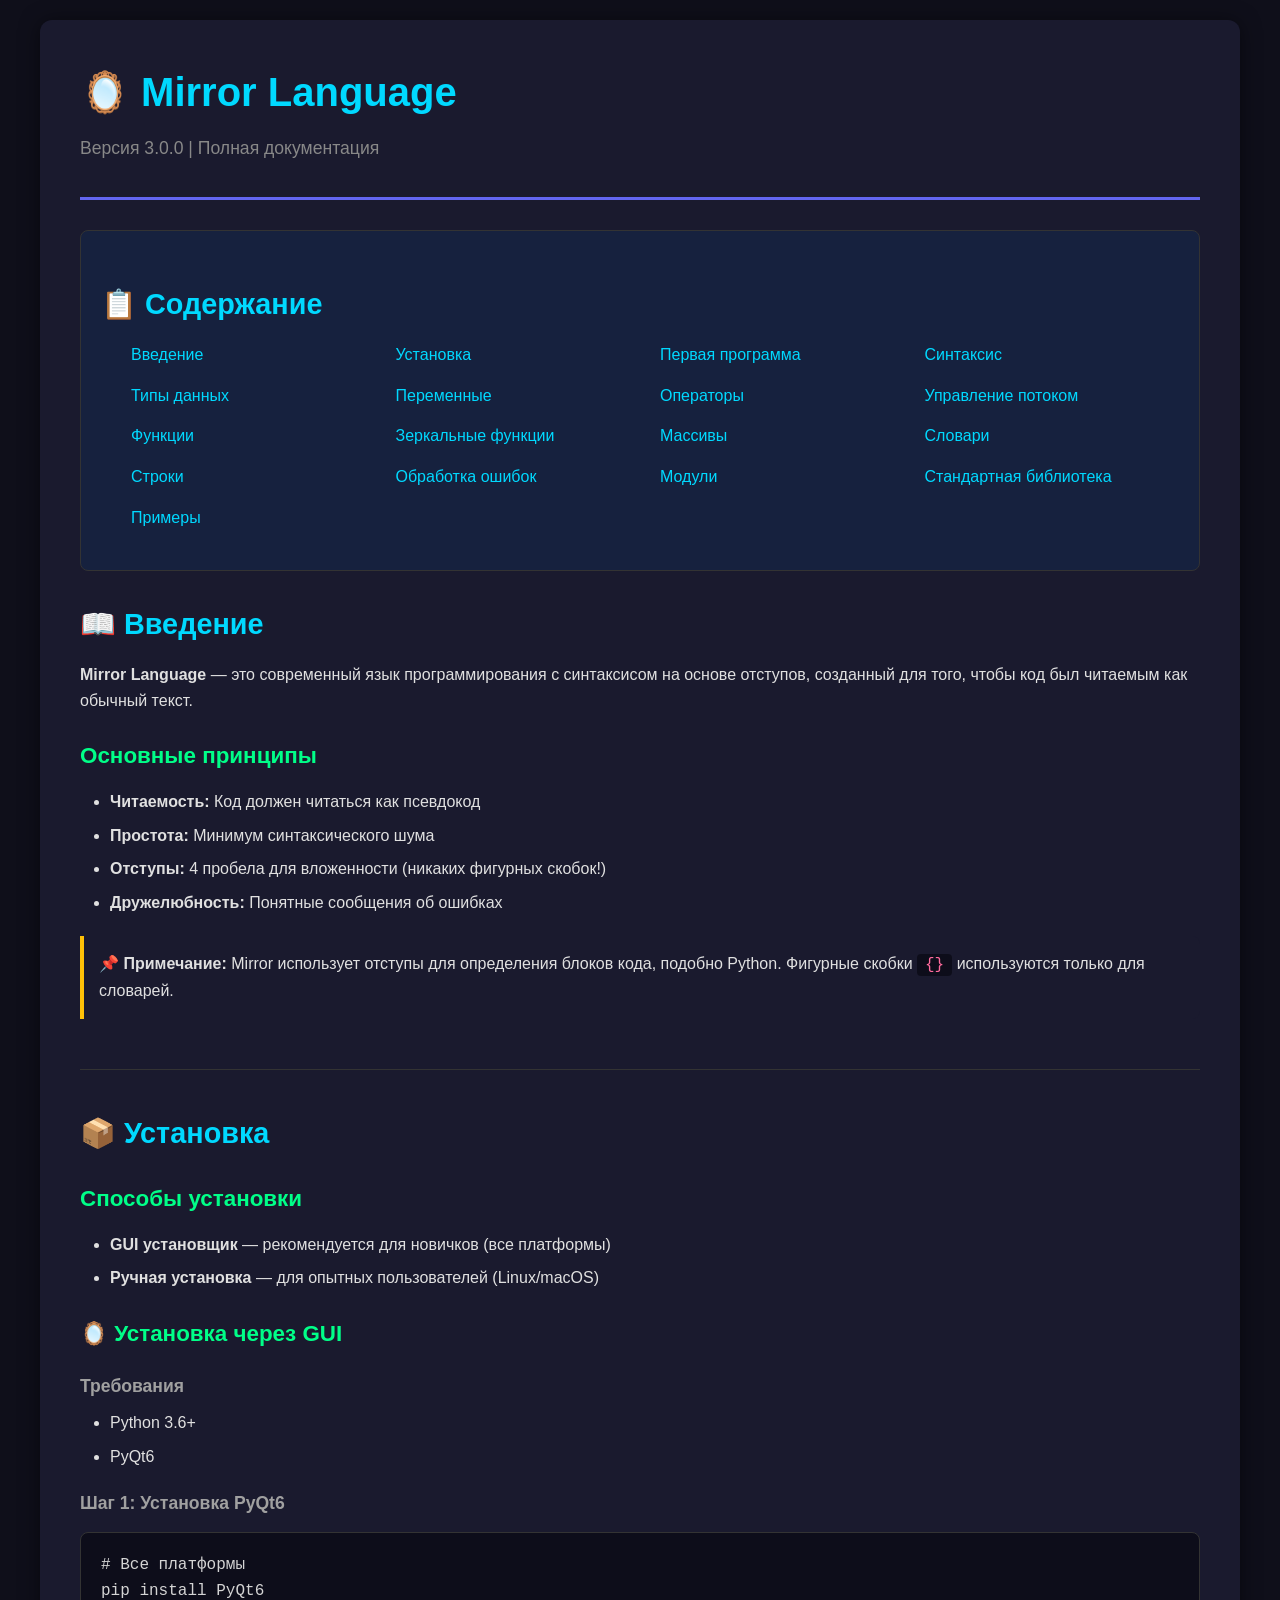
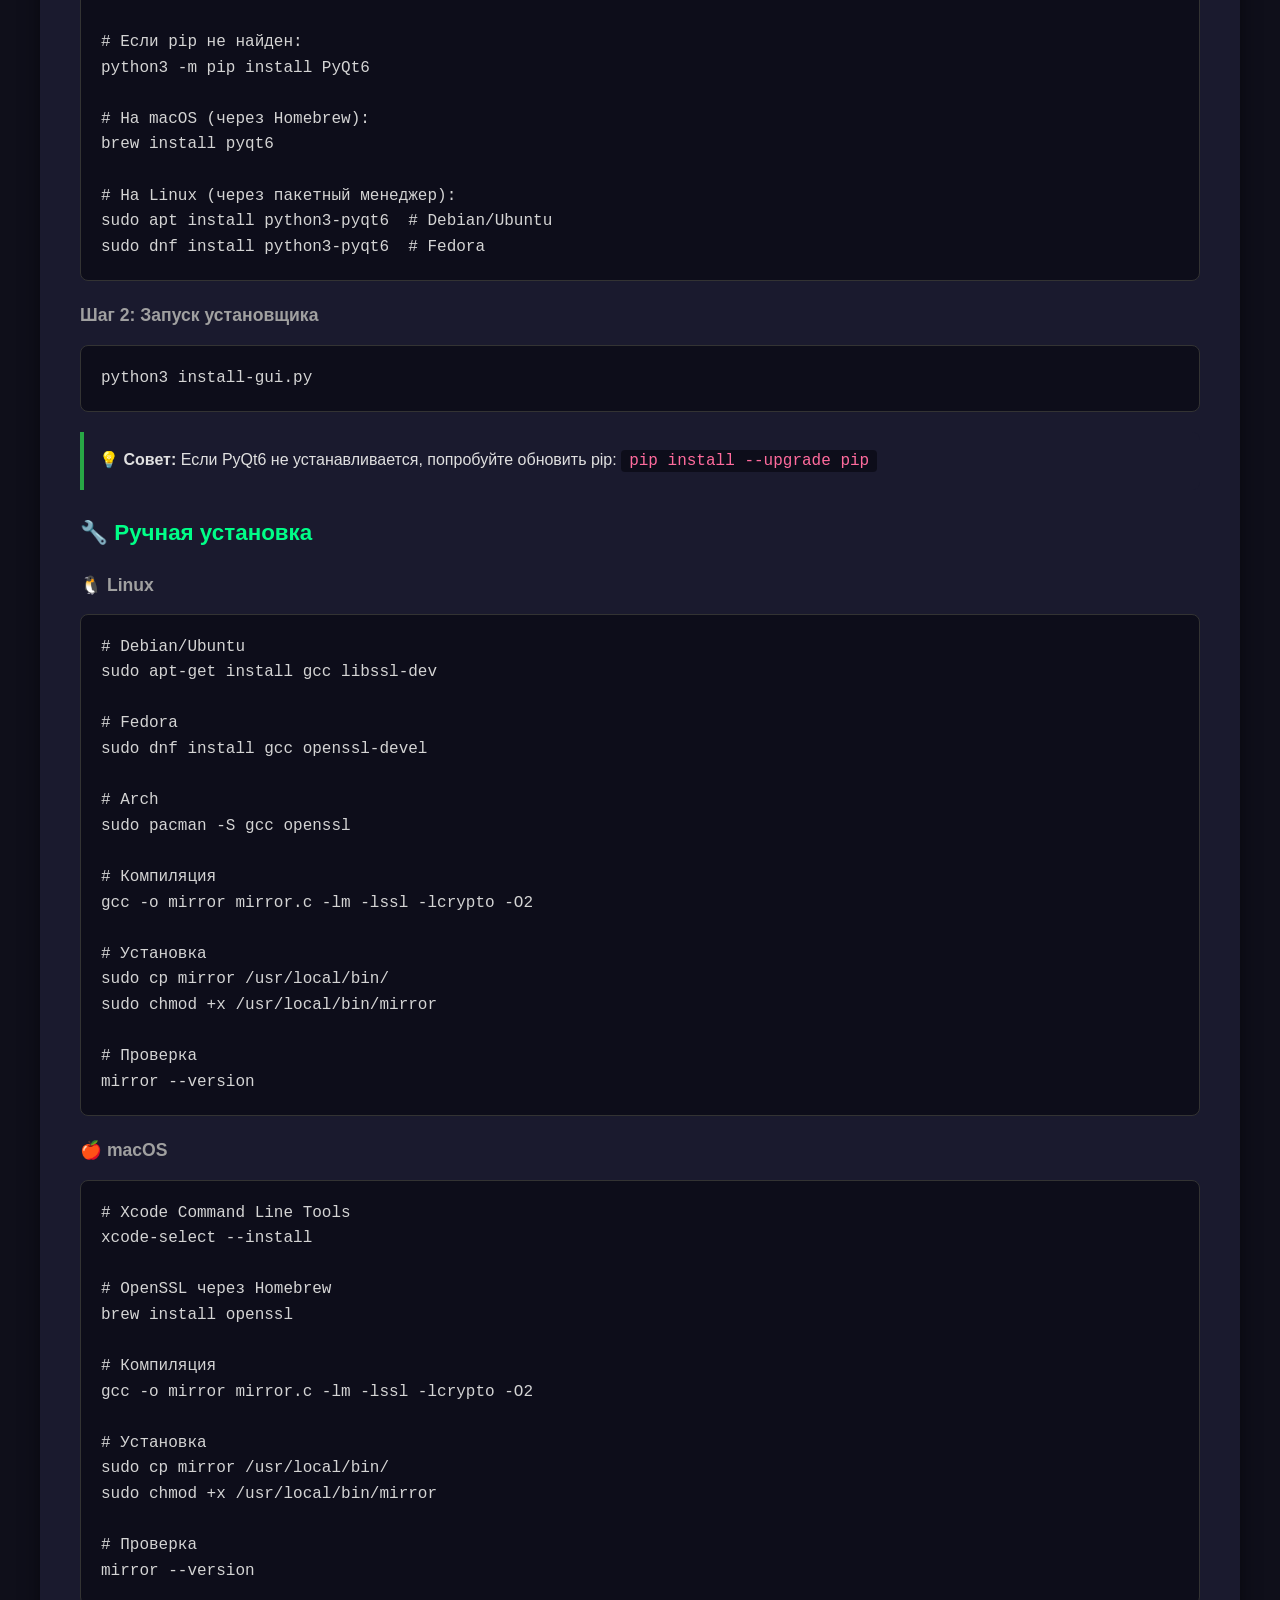
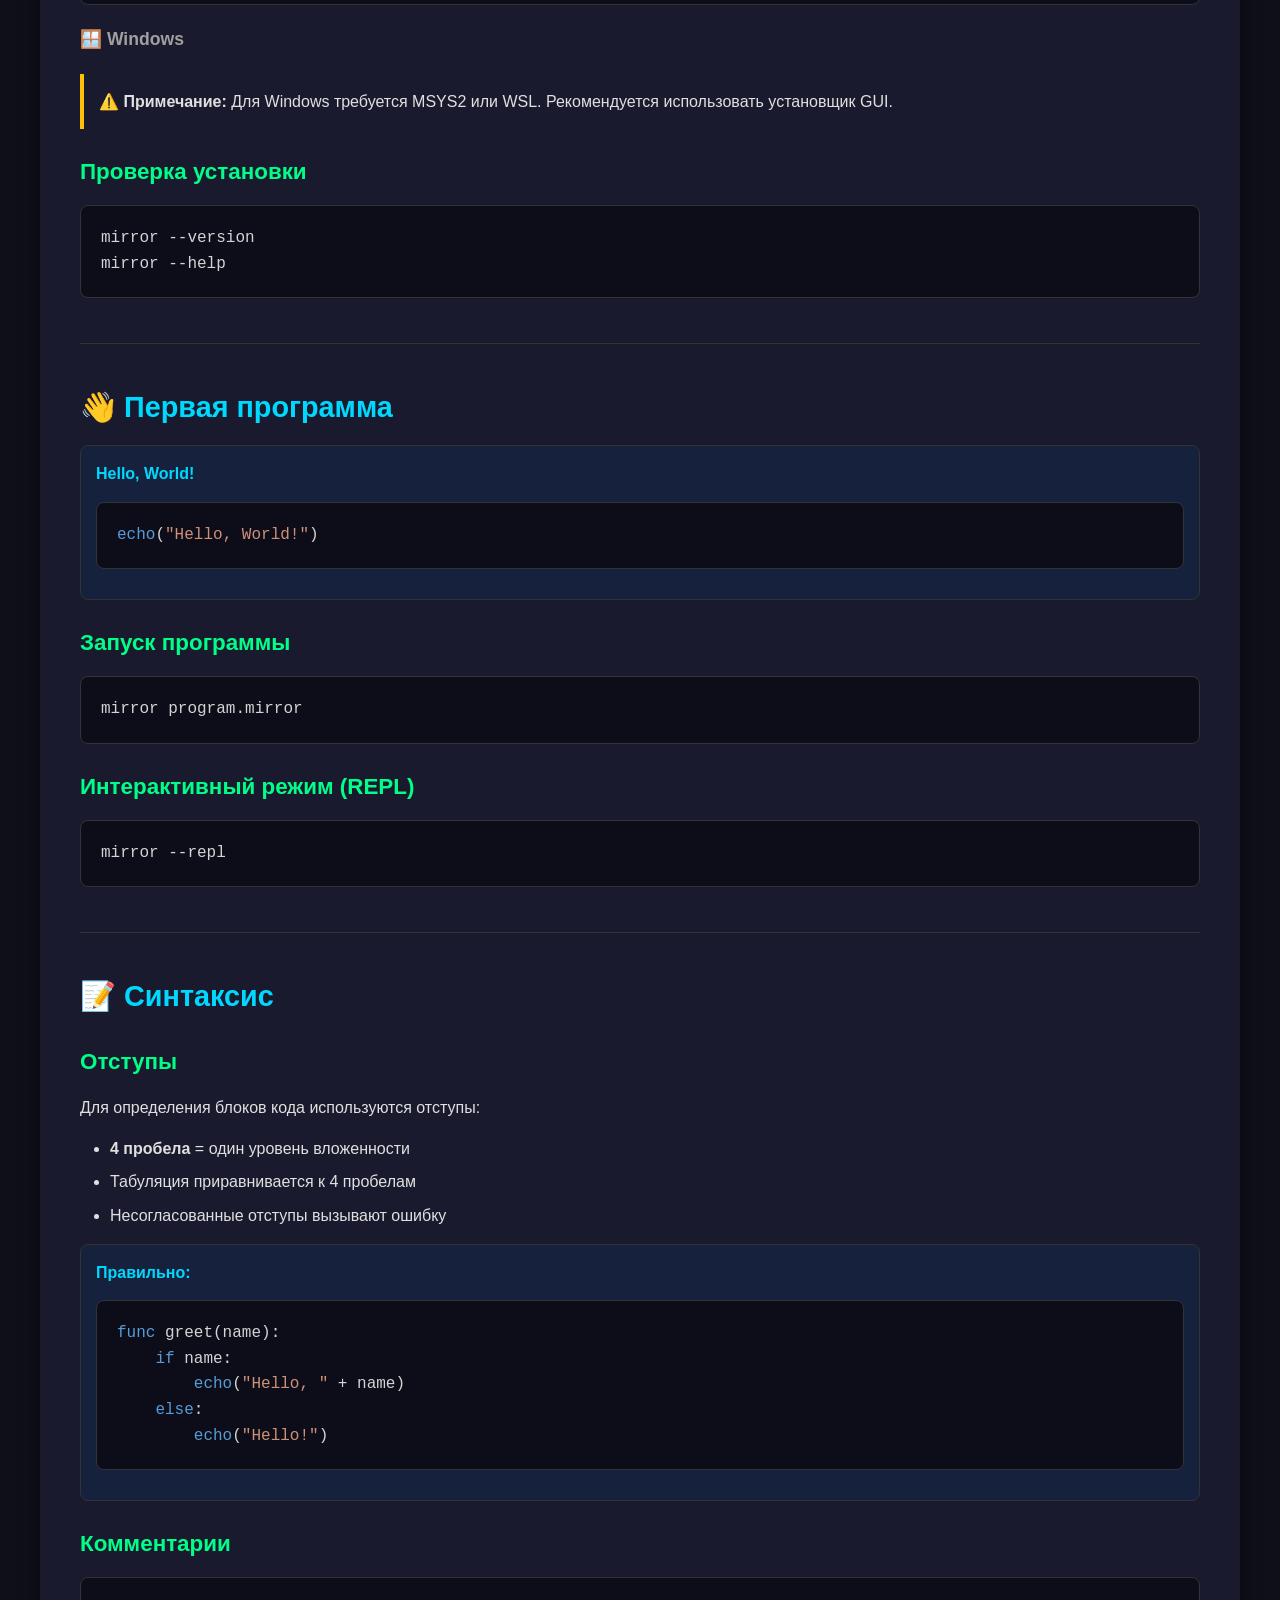
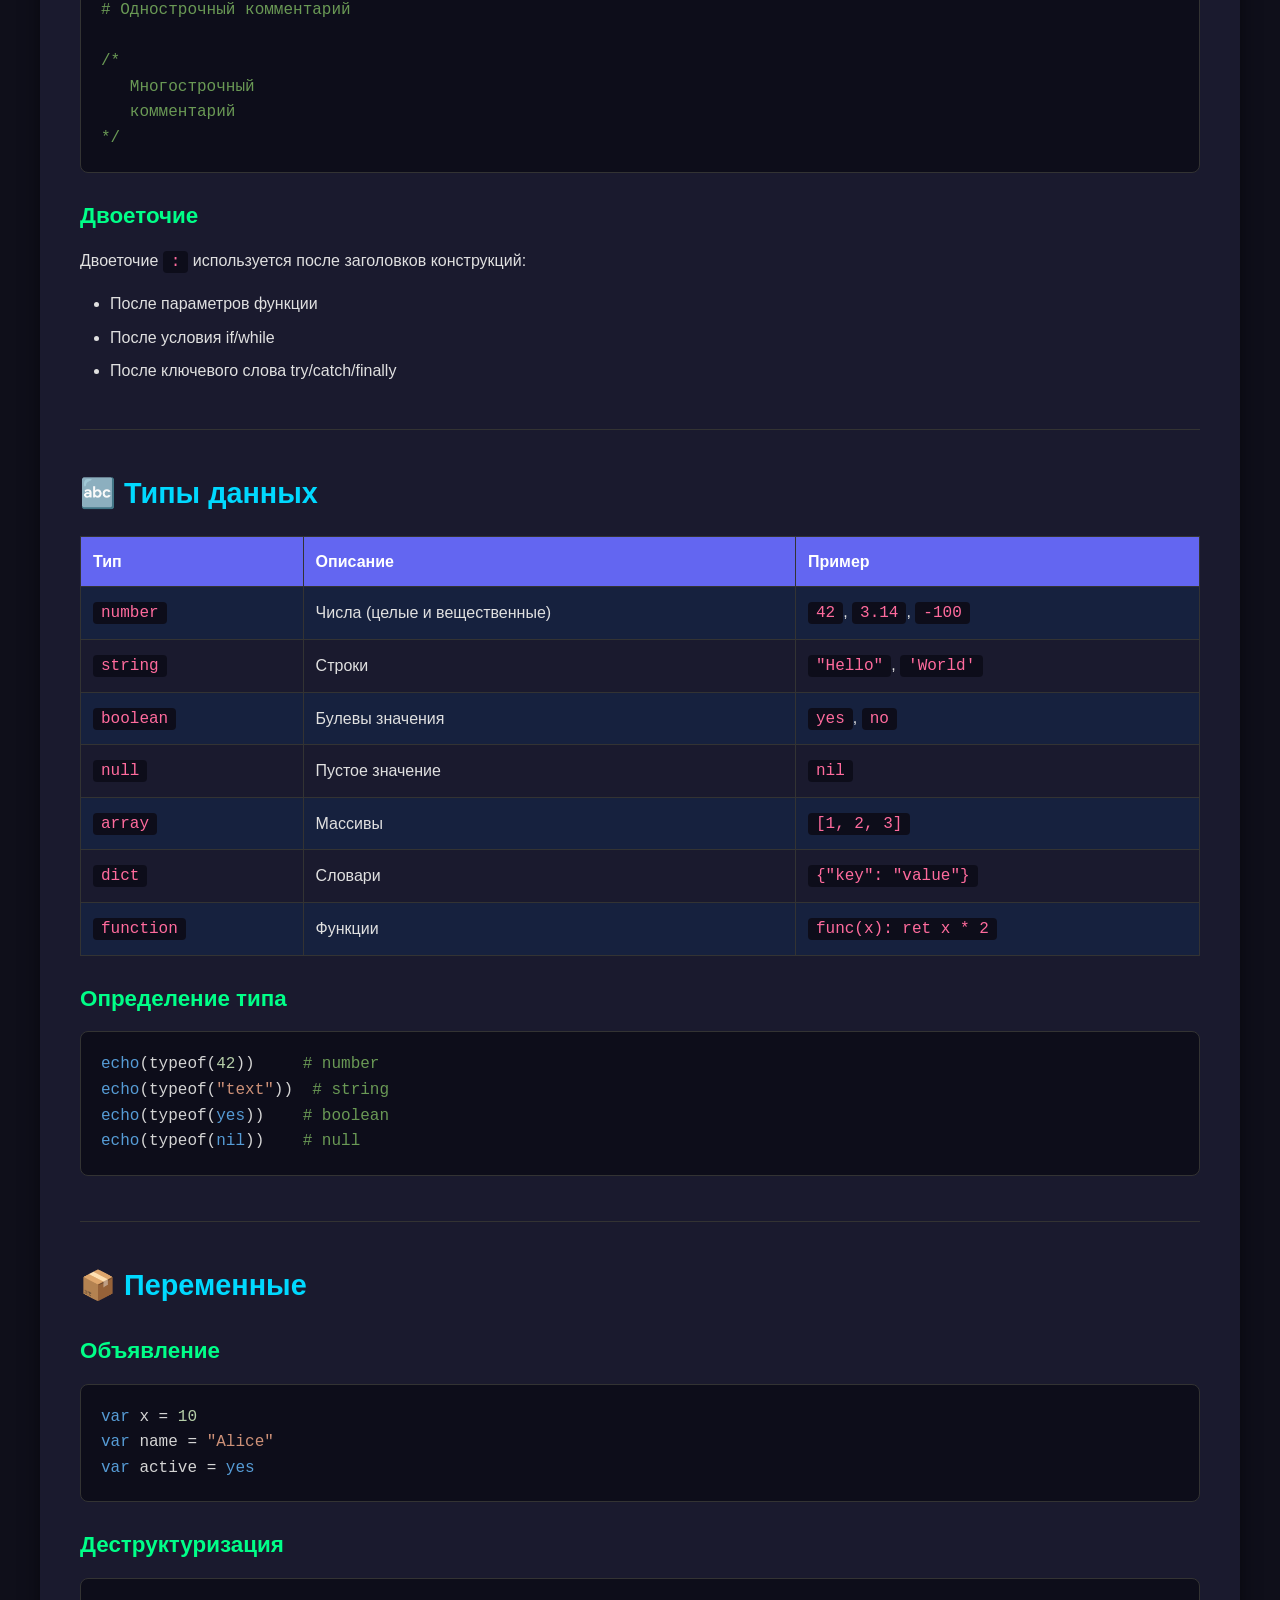
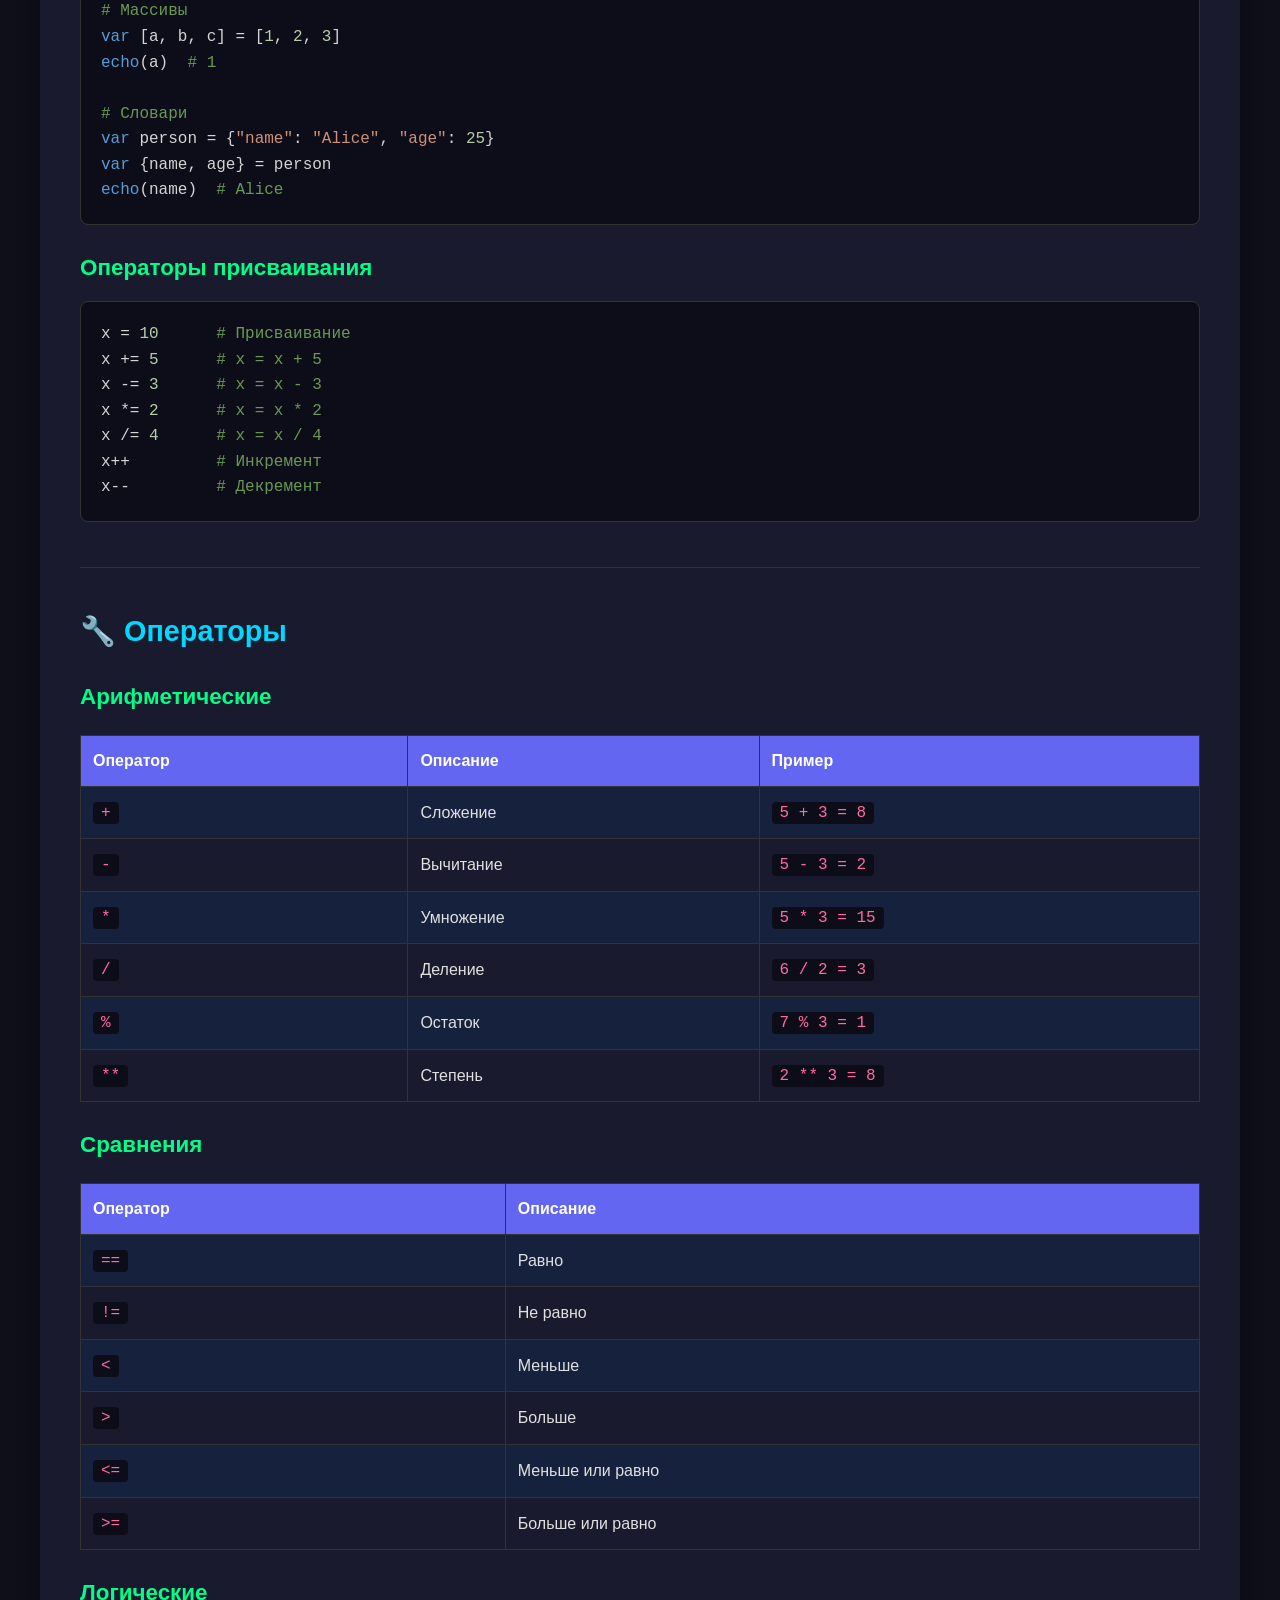
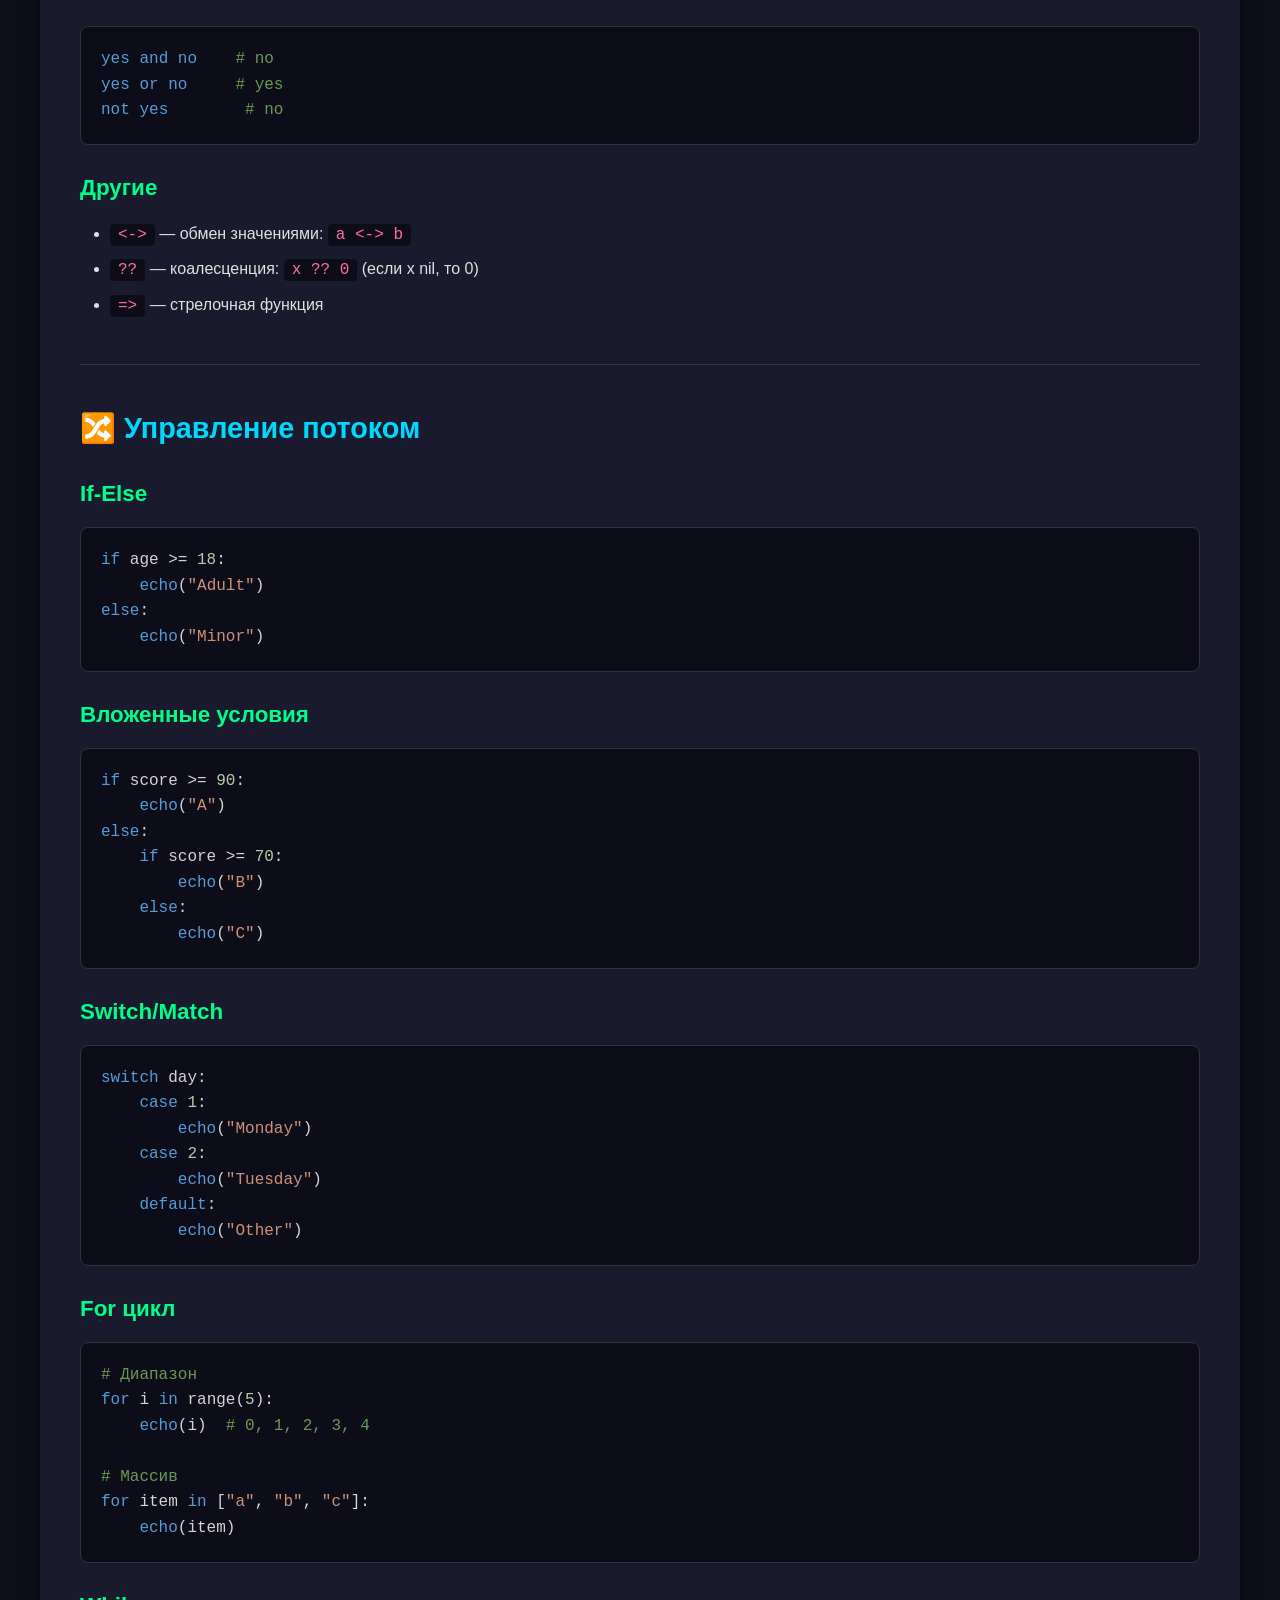
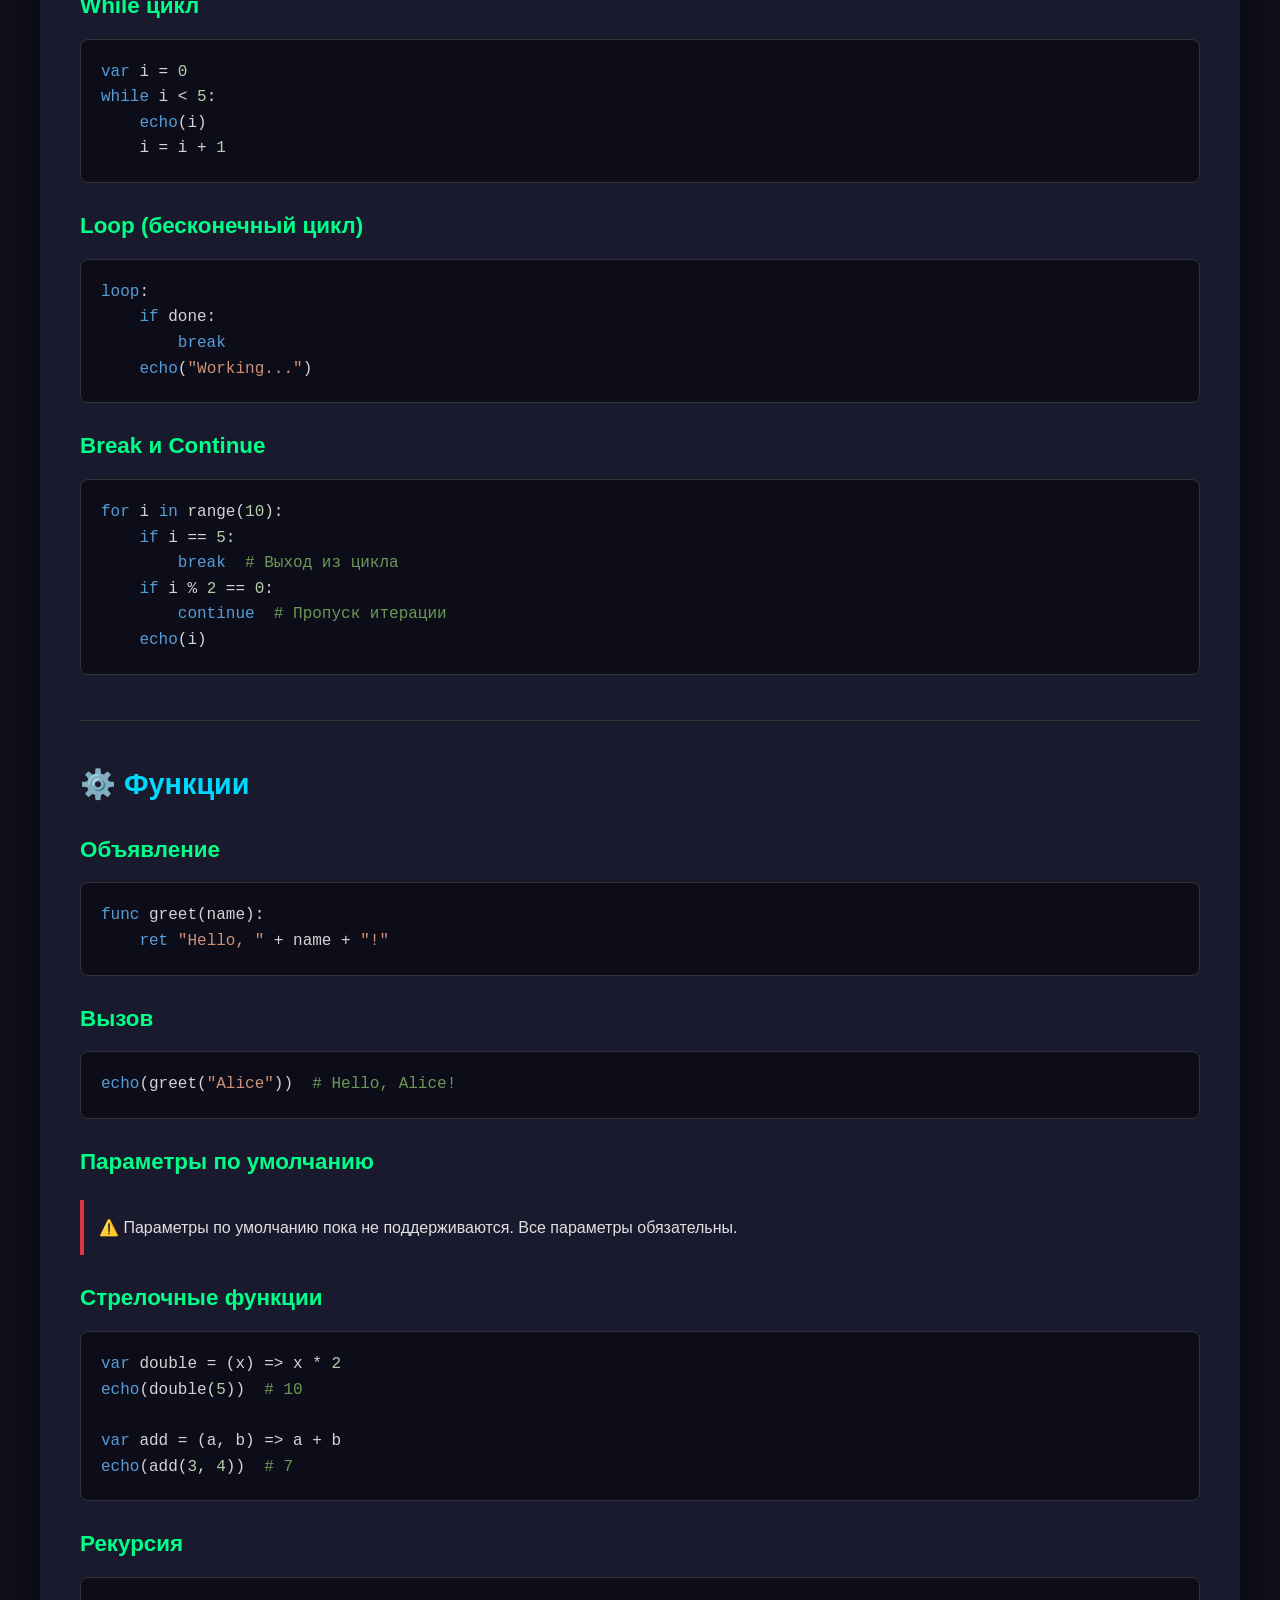
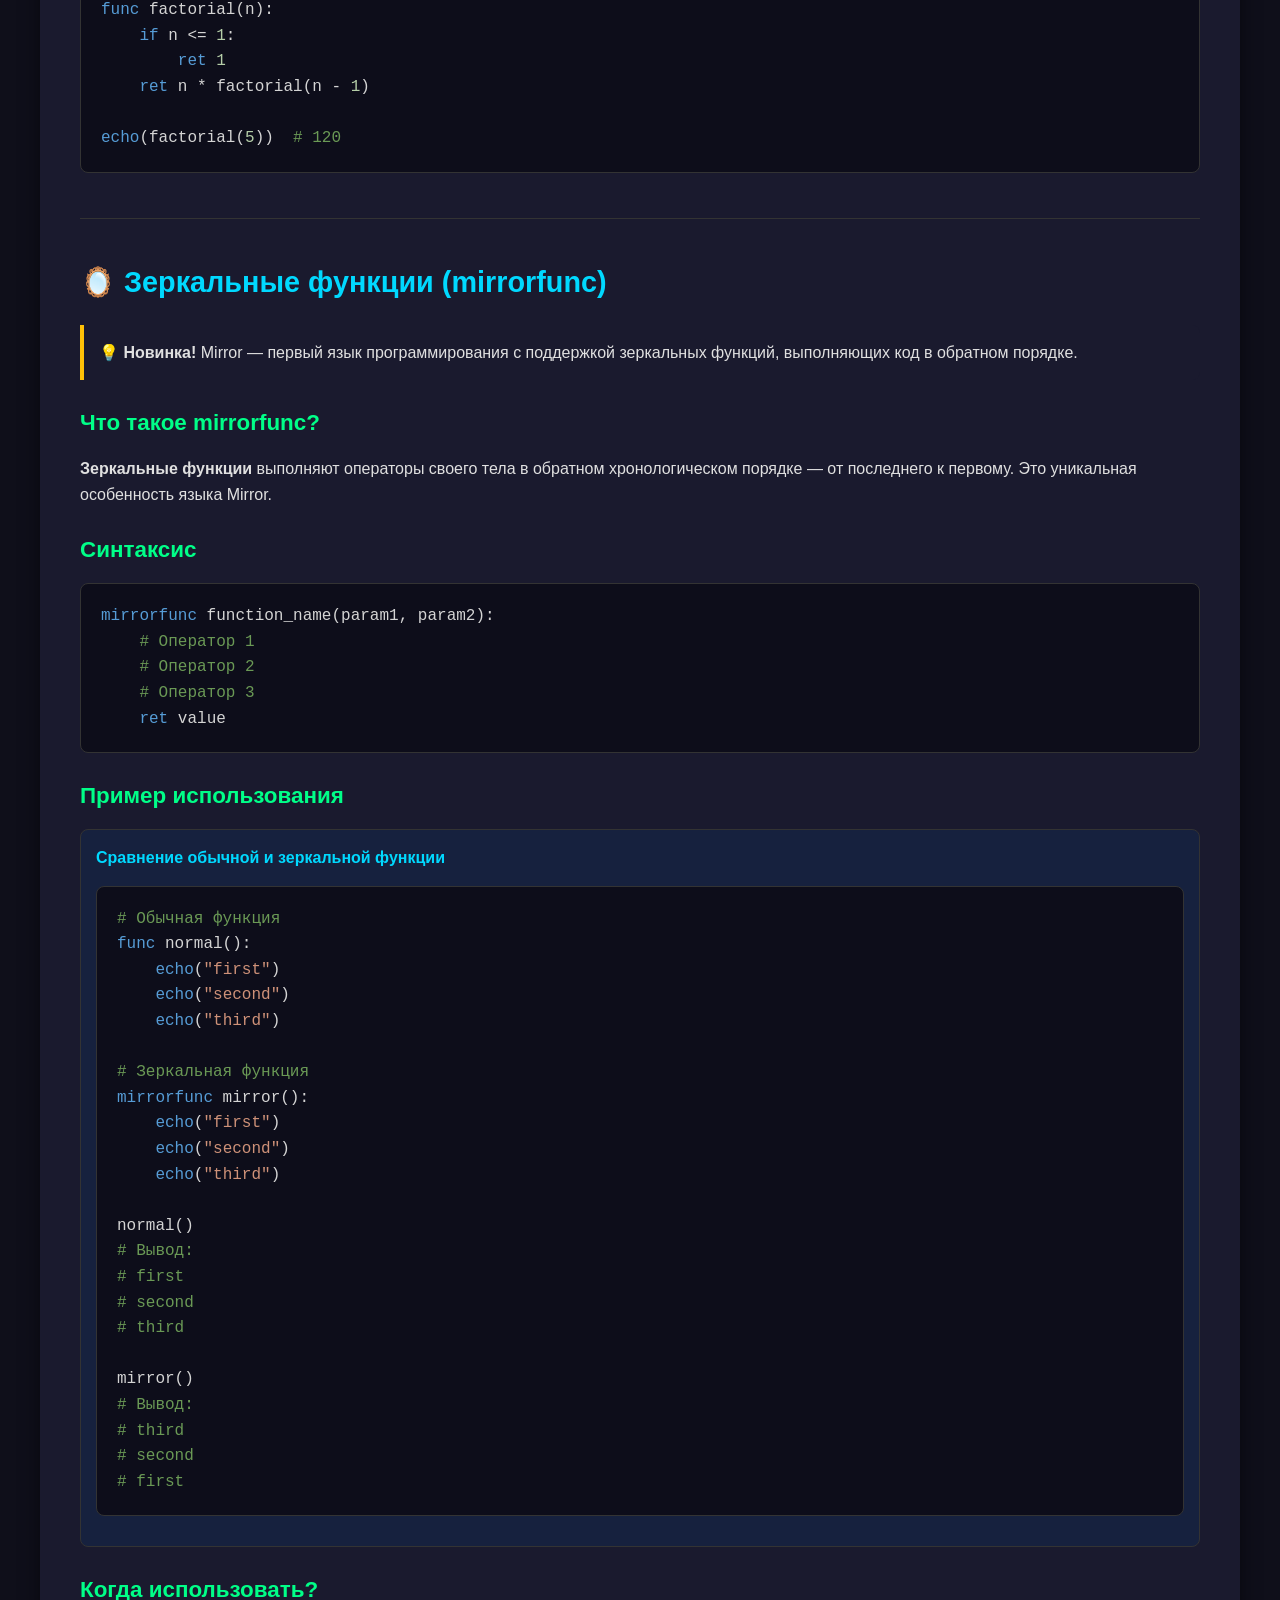
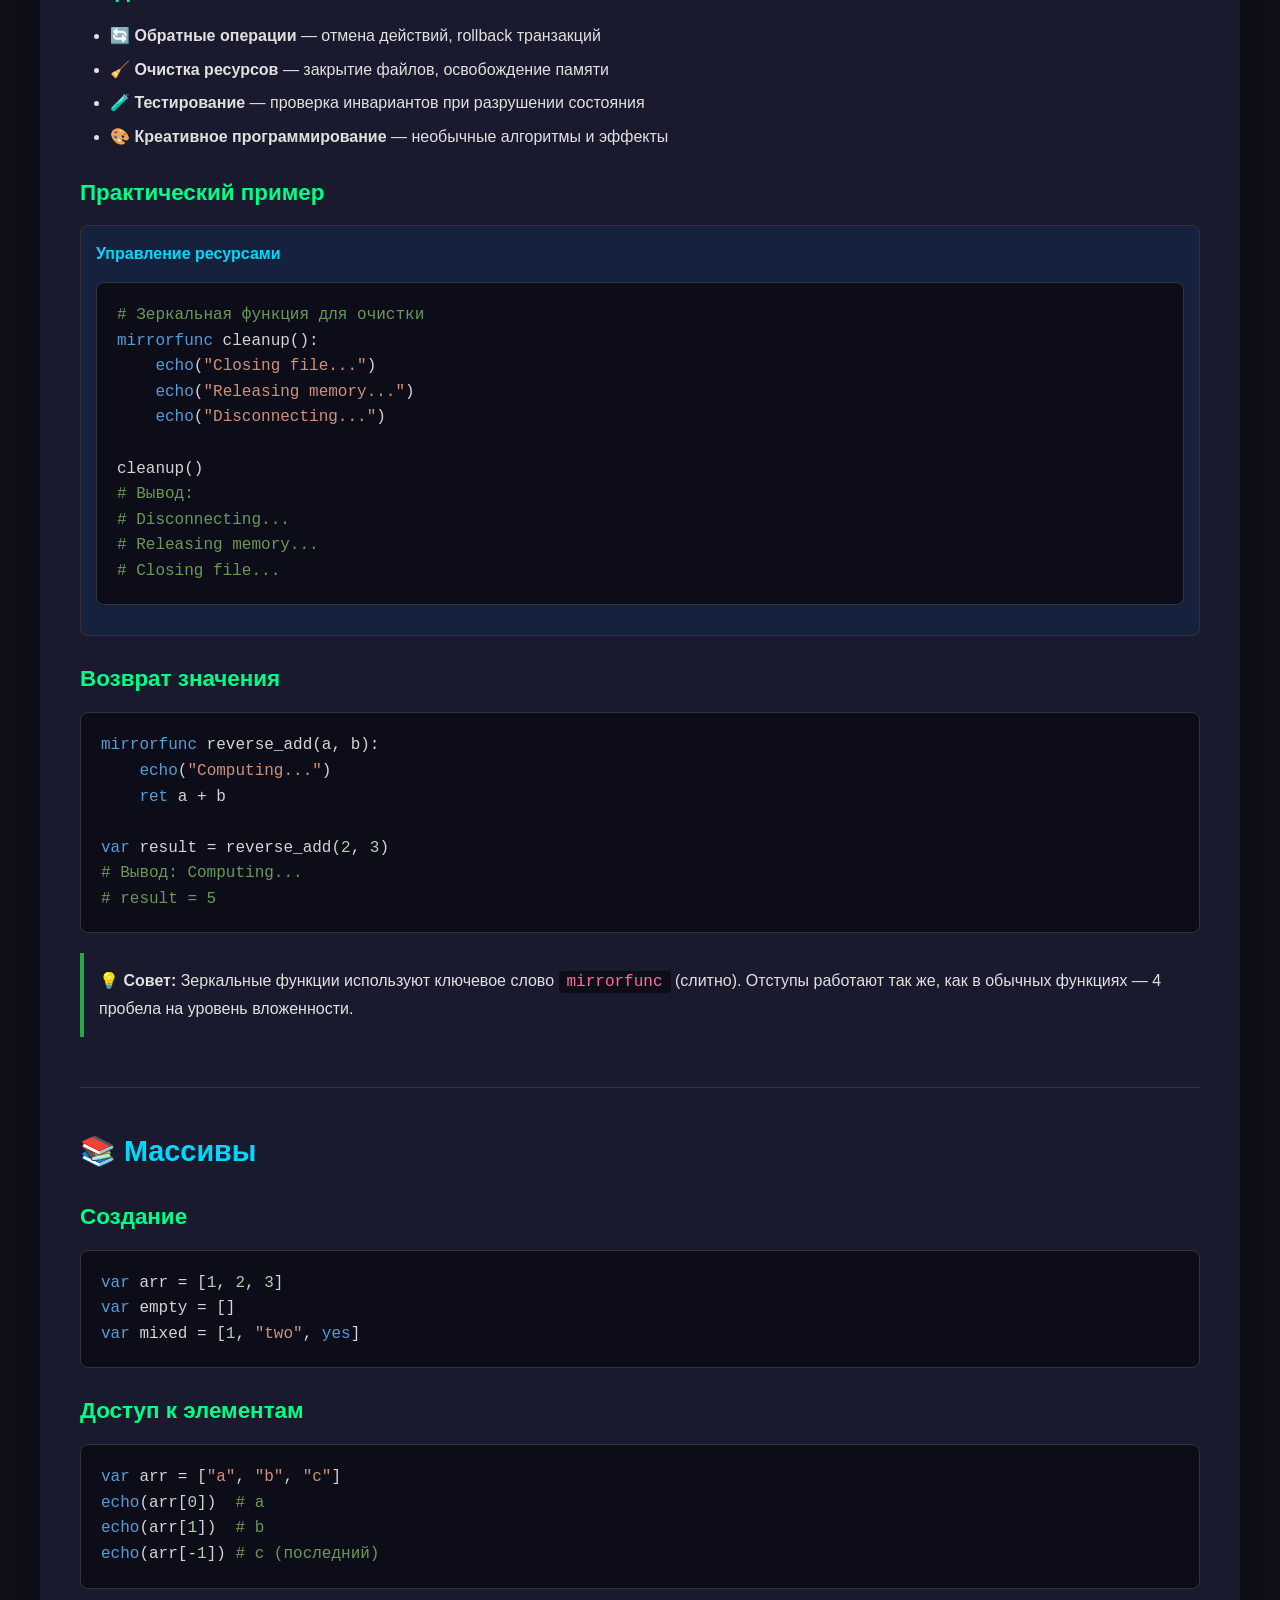
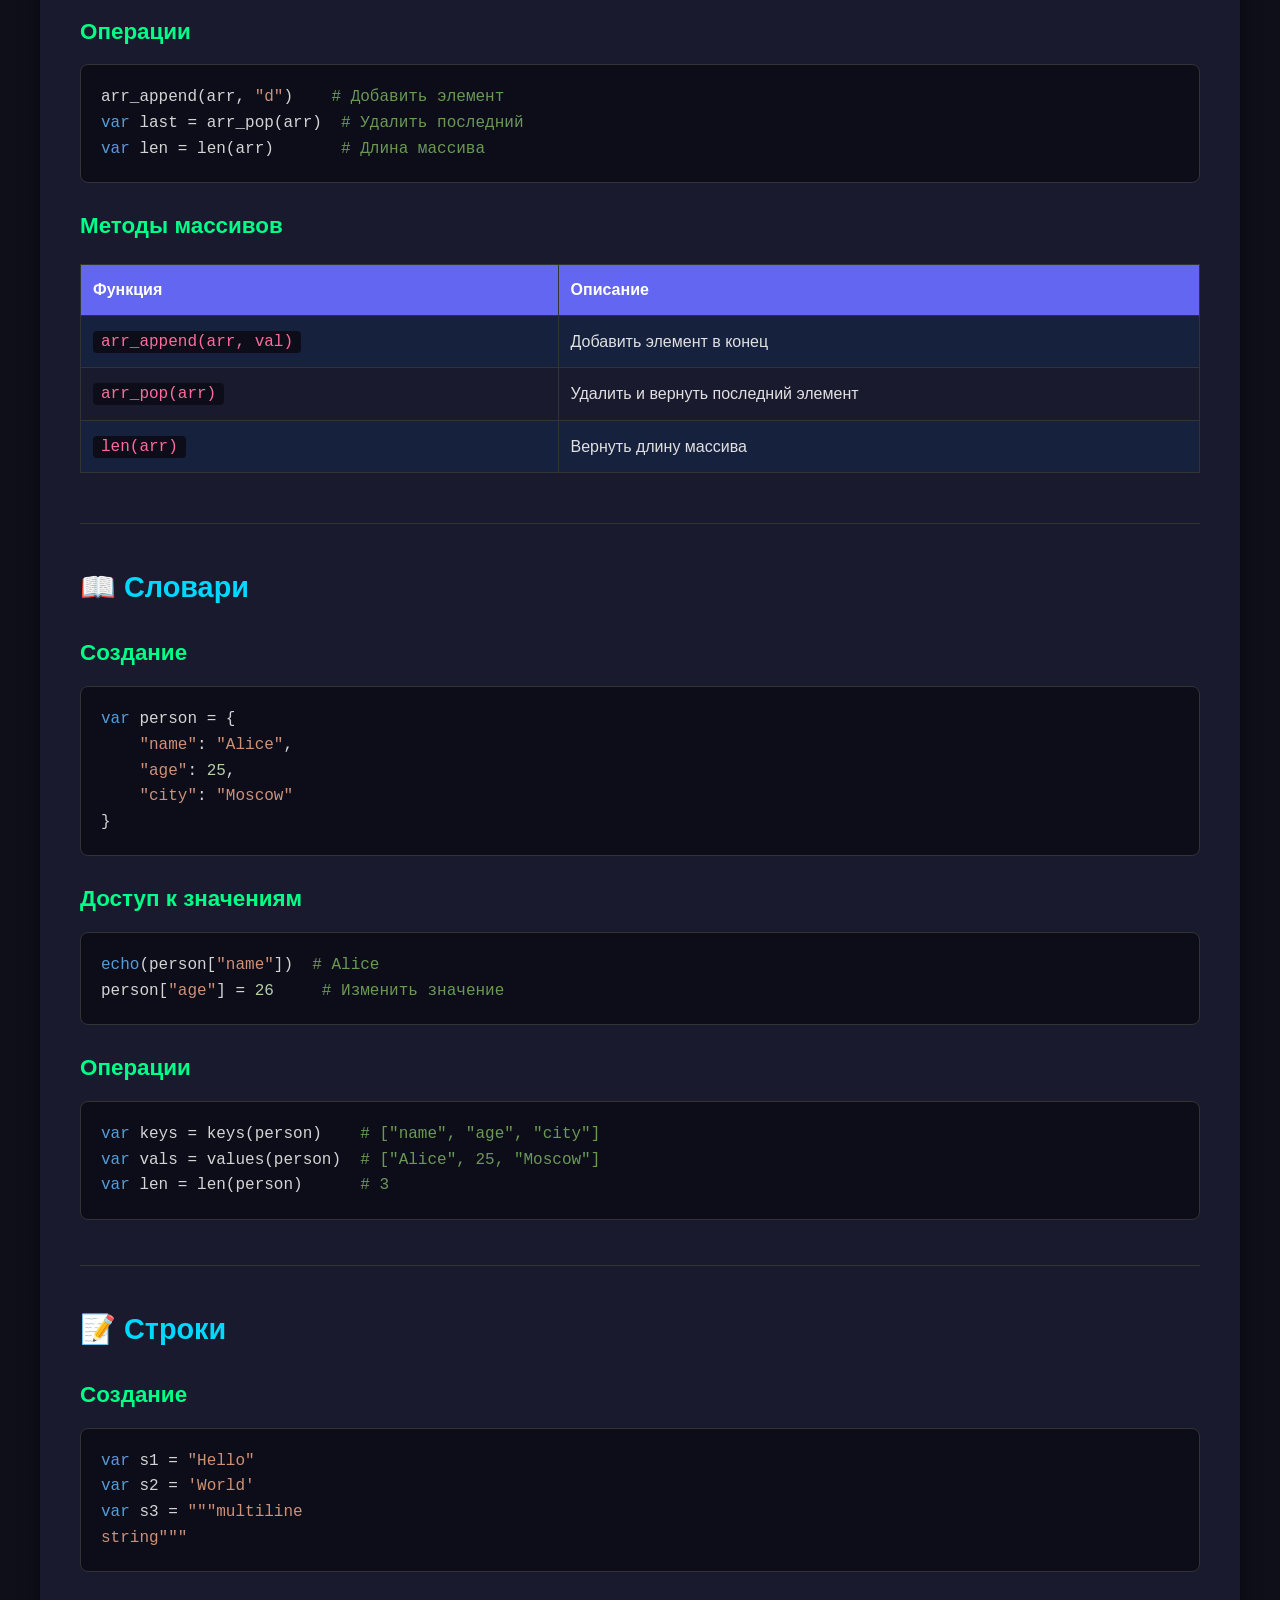
==== commit 2a8e1d1b: "Тест нового концепта Если заметили неисправность, пишите на почту, указанную в профиле!  Тест ново" ====
--- a/docs.html
+++ b/docs.html
@@ -237,6 +237,178 @@
         
         ::-webkit-scrollbar-thumb:hover {
             background: #00d9ff;
+        }
+
+        /* ================================
+           RESPONSIVE / MOBILE STYLES
+           ================================ */
+
+        /* Tablet */
+        @media (max-width: 1024px) {
+            .container {
+                padding: 30px;
+            }
+
+            nav.toc ul {
+                grid-template-columns: repeat(auto-fill, minmax(200px, 1fr));
+            }
+        }
+
+        /* Mobile */
+        @media (max-width: 768px) {
+            body {
+                padding: 10px;
+            }
+
+            .container {
+                padding: 20px;
+            }
+
+            h1 {
+                font-size: 1.8em;
+            }
+
+            h2 {
+                font-size: 1.5em;
+            }
+
+            h3 {
+                font-size: 1.2em;
+            }
+
+            nav.toc {
+                padding: 15px;
+            }
+
+            nav.toc ul {
+                grid-template-columns: repeat(auto-fill, minmax(150px, 1fr));
+                gap: 8px;
+            }
+
+            nav.toc a {
+                font-size: 0.9em;
+            }
+
+            section {
+                margin-bottom: 30px;
+                padding-bottom: 20px;
+            }
+
+            pre {
+                padding: 15px;
+                font-size: 0.85em;
+            }
+
+            code {
+                font-size: 0.9em;
+                padding: 2px 6px;
+            }
+
+            table {
+                font-size: 0.9em;
+            }
+
+            th, td {
+                padding: 10px 8px;
+            }
+
+            .note, .warning, .tip {
+                padding: 12px;
+                font-size: 0.9em;
+            }
+
+            .example {
+                padding: 12px;
+            }
+
+            footer {
+                padding: 20px;
+            }
+        }
+
+        /* Small mobile */
+        @media (max-width: 480px) {
+            .container {
+                padding: 15px;
+            }
+
+            h1 {
+                font-size: 1.5em;
+            }
+
+            h2 {
+                font-size: 1.3em;
+            }
+
+            h3 {
+                font-size: 1.1em;
+            }
+
+            nav.toc ul {
+                grid-template-columns: 1fr;
+            }
+
+            pre {
+                padding: 10px;
+                font-size: 0.8em;
+                overflow-x: auto;
+            }
+
+            code {
+                font-size: 0.85em;
+            }
+
+            table {
+                display: block;
+                overflow-x: auto;
+                -webkit-overflow-scrolling: touch;
+            }
+
+            th, td {
+                padding: 8px 6px;
+                white-space: nowrap;
+            }
+
+            ul, ol {
+                margin-left: 20px;
+            }
+
+            .note, .warning, .tip, .example {
+                padding: 10px;
+                font-size: 0.85em;
+            }
+        }
+
+        /* Print styles */
+        @media print {
+            body {
+                background: white;
+                color: black;
+                padding: 0;
+            }
+
+            .container {
+                background: white;
+                box-shadow: none;
+                padding: 0;
+            }
+
+            nav.toc, footer {
+                display: none;
+            }
+
+            pre, code {
+                background: #f5f5f5;
+                color: black;
+            }
+
+            a {
+                color: black;
+            }
+
+            section {
+                page-break-inside: avoid;
+            }
         }
     </style>
 </head>
@@ -259,6 +431,7 @@
                 <li><a href="#operators">Операторы</a></li>
                 <li><a href="#control">Управление потоком</a></li>
                 <li><a href="#functions">Функции</a></li>
+                <li><a href="#mirrorfunc">Зеркальные функции</a></li>
                 <li><a href="#arrays">Массивы</a></li>
                 <li><a href="#dicts">Словари</a></li>
                 <li><a href="#strings">Строки</a></li>
@@ -641,7 +814,94 @@
 
 <span class="keyword">echo</span>(factorial(<span class="number">5</span>))  <span class="comment"># 120</span></code></pre>
             </section>
-            
+
+            <!-- Зеркальные функции -->
+            <section id="mirrorfunc">
+                <h2>🪞 Зеркальные функции (mirrorfunc)</h2>
+                
+                <div class="note">
+                    <strong>💡 Новинка!</strong> Mirror — первый язык программирования с поддержкой зеркальных функций, 
+                    выполняющих код в обратном порядке.
+                </div>
+
+                <h3>Что такое mirrorfunc?</h3>
+                <p><strong>Зеркальные функции</strong> выполняют операторы своего тела в обратном хронологическом порядке — 
+                от последнего к первому. Это уникальная особенность языка Mirror.</p>
+
+                <h3>Синтаксис</h3>
+                <pre><code><span class="keyword">mirrorfunc</span> function_name(param1, param2):
+    <span class="comment"># Оператор 1</span>
+    <span class="comment"># Оператор 2</span>
+    <span class="comment"># Оператор 3</span>
+    <span class="keyword">ret</span> value</code></pre>
+
+                <h3>Пример использования</h3>
+                <div class="example">
+                    <div class="example-title">Сравнение обычной и зеркальной функции</div>
+                    <pre><code><span class="comment"># Обычная функция</span>
+<span class="keyword">func</span> normal():
+    <span class="keyword">echo</span>(<span class="string">"first"</span>)
+    <span class="keyword">echo</span>(<span class="string">"second"</span>)
+    <span class="keyword">echo</span>(<span class="string">"third"</span>)
+
+<span class="comment"># Зеркальная функция</span>
+<span class="keyword">mirrorfunc</span> mirror():
+    <span class="keyword">echo</span>(<span class="string">"first"</span>)
+    <span class="keyword">echo</span>(<span class="string">"second"</span>)
+    <span class="keyword">echo</span>(<span class="string">"third"</span>)
+
+normal()
+<span class="comment"># Вывод:</span>
+<span class="comment"># first</span>
+<span class="comment"># second</span>
+<span class="comment"># third</span>
+
+mirror()
+<span class="comment"># Вывод:</span>
+<span class="comment"># third</span>
+<span class="comment"># second</span>
+<span class="comment"># first</span></code></pre>
+                </div>
+
+                <h3>Когда использовать?</h3>
+                <ul>
+                    <li><strong>🔄 Обратные операции</strong> — отмена действий, rollback транзакций</li>
+                    <li><strong>🧹 Очистка ресурсов</strong> — закрытие файлов, освобождение памяти</li>
+                    <li><strong>🧪 Тестирование</strong> — проверка инвариантов при разрушении состояния</li>
+                    <li><strong>🎨 Креативное программирование</strong> — необычные алгоритмы и эффекты</li>
+                </ul>
+
+                <h3>Практический пример</h3>
+                <div class="example">
+                    <div class="example-title">Управление ресурсами</div>
+                    <pre><code><span class="comment"># Зеркальная функция для очистки</span>
+<span class="keyword">mirrorfunc</span> cleanup():
+    <span class="keyword">echo</span>(<span class="string">"Closing file..."</span>)
+    <span class="keyword">echo</span>(<span class="string">"Releasing memory..."</span>)
+    <span class="keyword">echo</span>(<span class="string">"Disconnecting..."</span>)
+
+cleanup()
+<span class="comment"># Вывод:</span>
+<span class="comment"># Disconnecting...</span>
+<span class="comment"># Releasing memory...</span>
+<span class="comment"># Closing file...</span></code></pre>
+                </div>
+
+                <h3>Возврат значения</h3>
+                <pre><code><span class="keyword">mirrorfunc</span> reverse_add(a, b):
+    <span class="keyword">echo</span>(<span class="string">"Computing..."</span>)
+    <span class="keyword">ret</span> a + b
+
+<span class="keyword">var</span> result = reverse_add(<span class="number">2</span>, <span class="number">3</span>)
+<span class="comment"># Вывод: Computing...</span>
+<span class="comment"># result = 5</span></code></pre>
+
+                <div class="tip">
+                    <strong>💡 Совет:</strong> Зеркальные функции используют ключевое слово <code>mirrorfunc</code> (слитно). 
+                    Отступы работают так же, как в обычных функциях — 4 пробела на уровень вложенности.
+                </div>
+            </section>
+
             <!-- Массивы -->
             <section id="arrays">
                 <h2>📚 Массивы</h2>
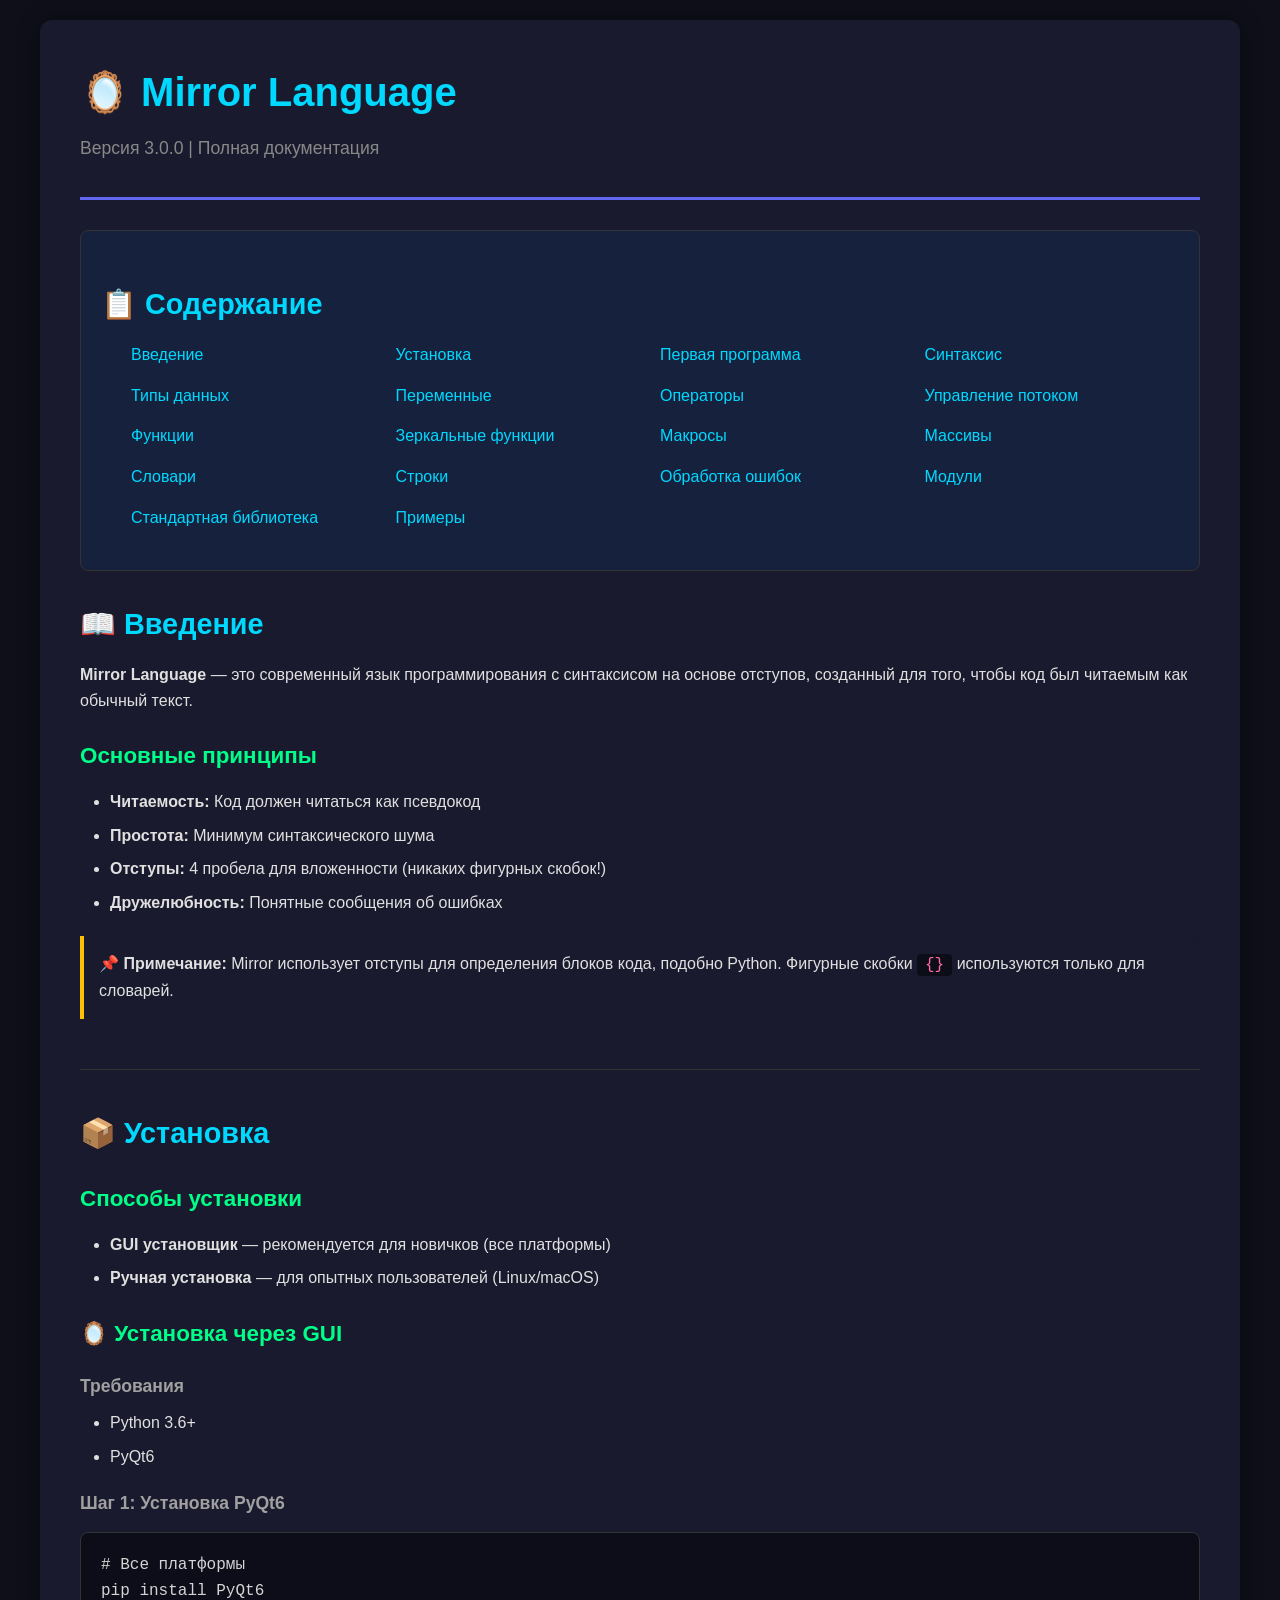
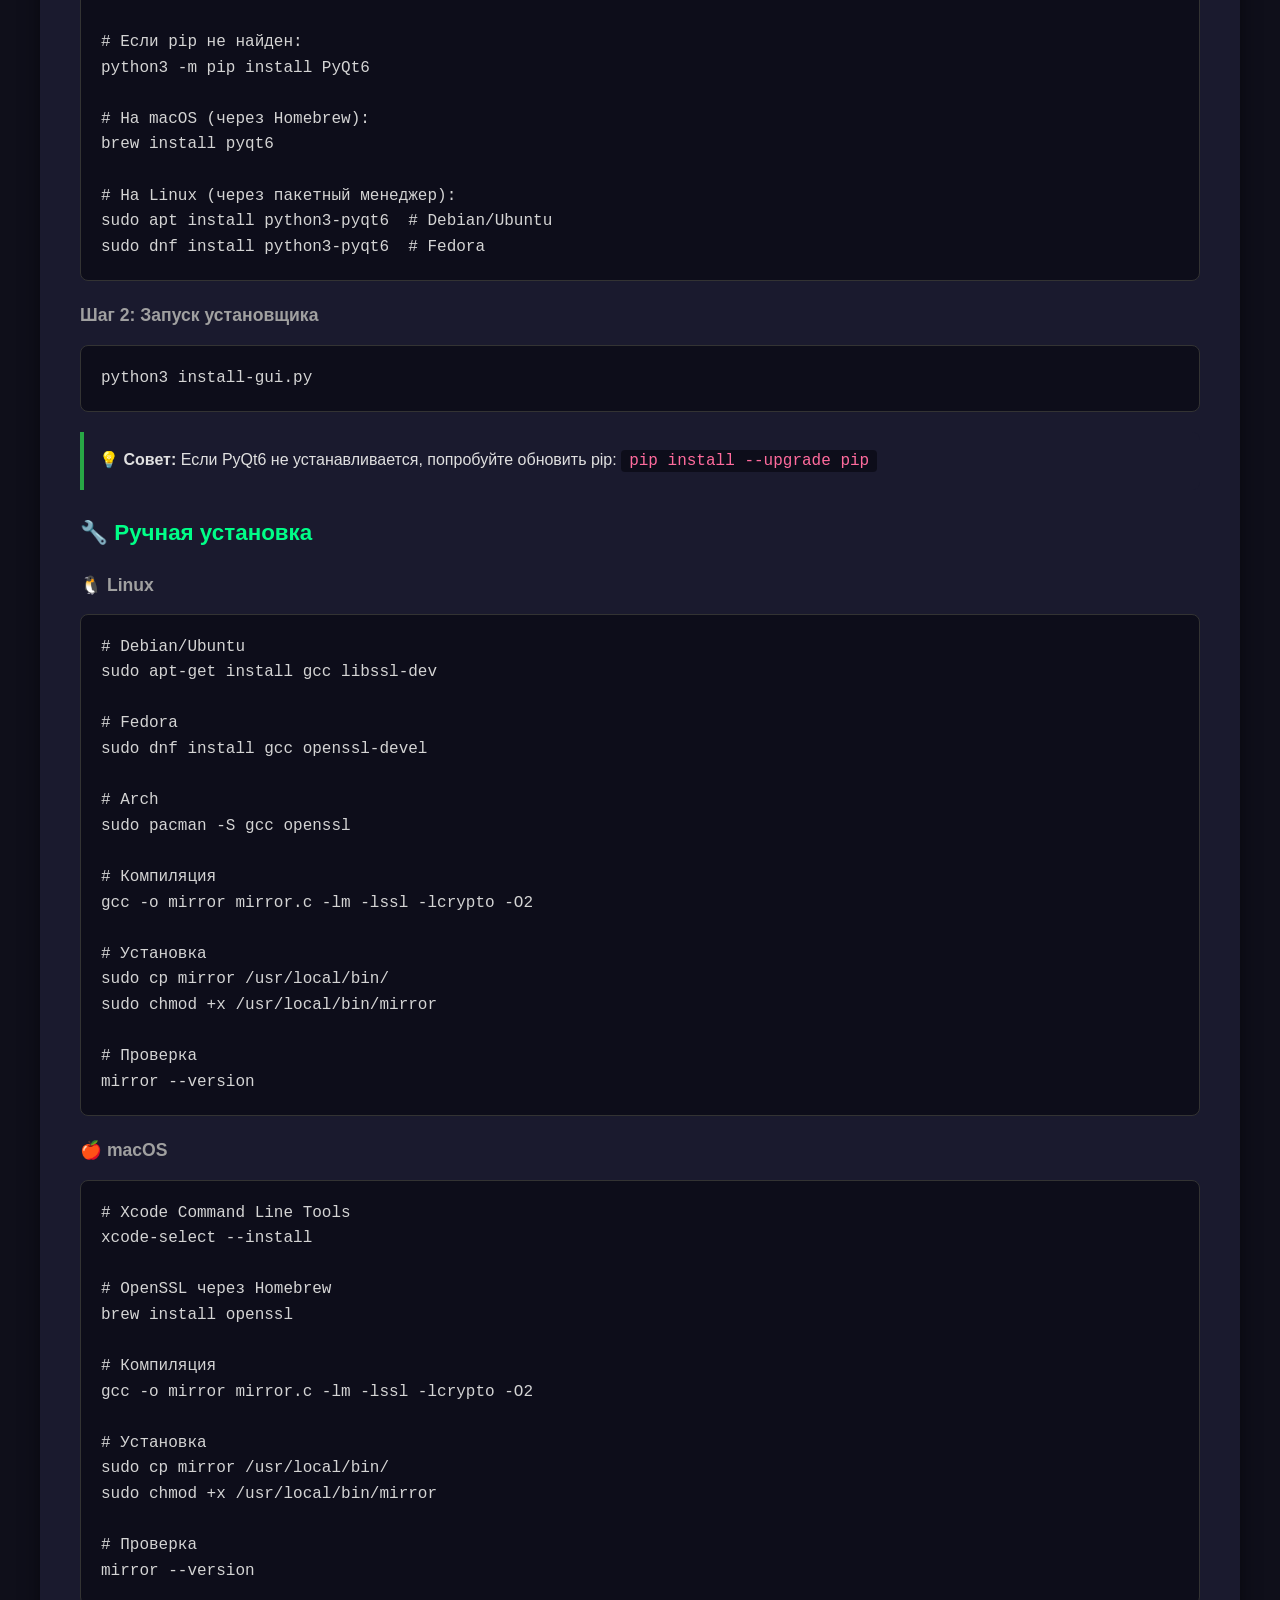
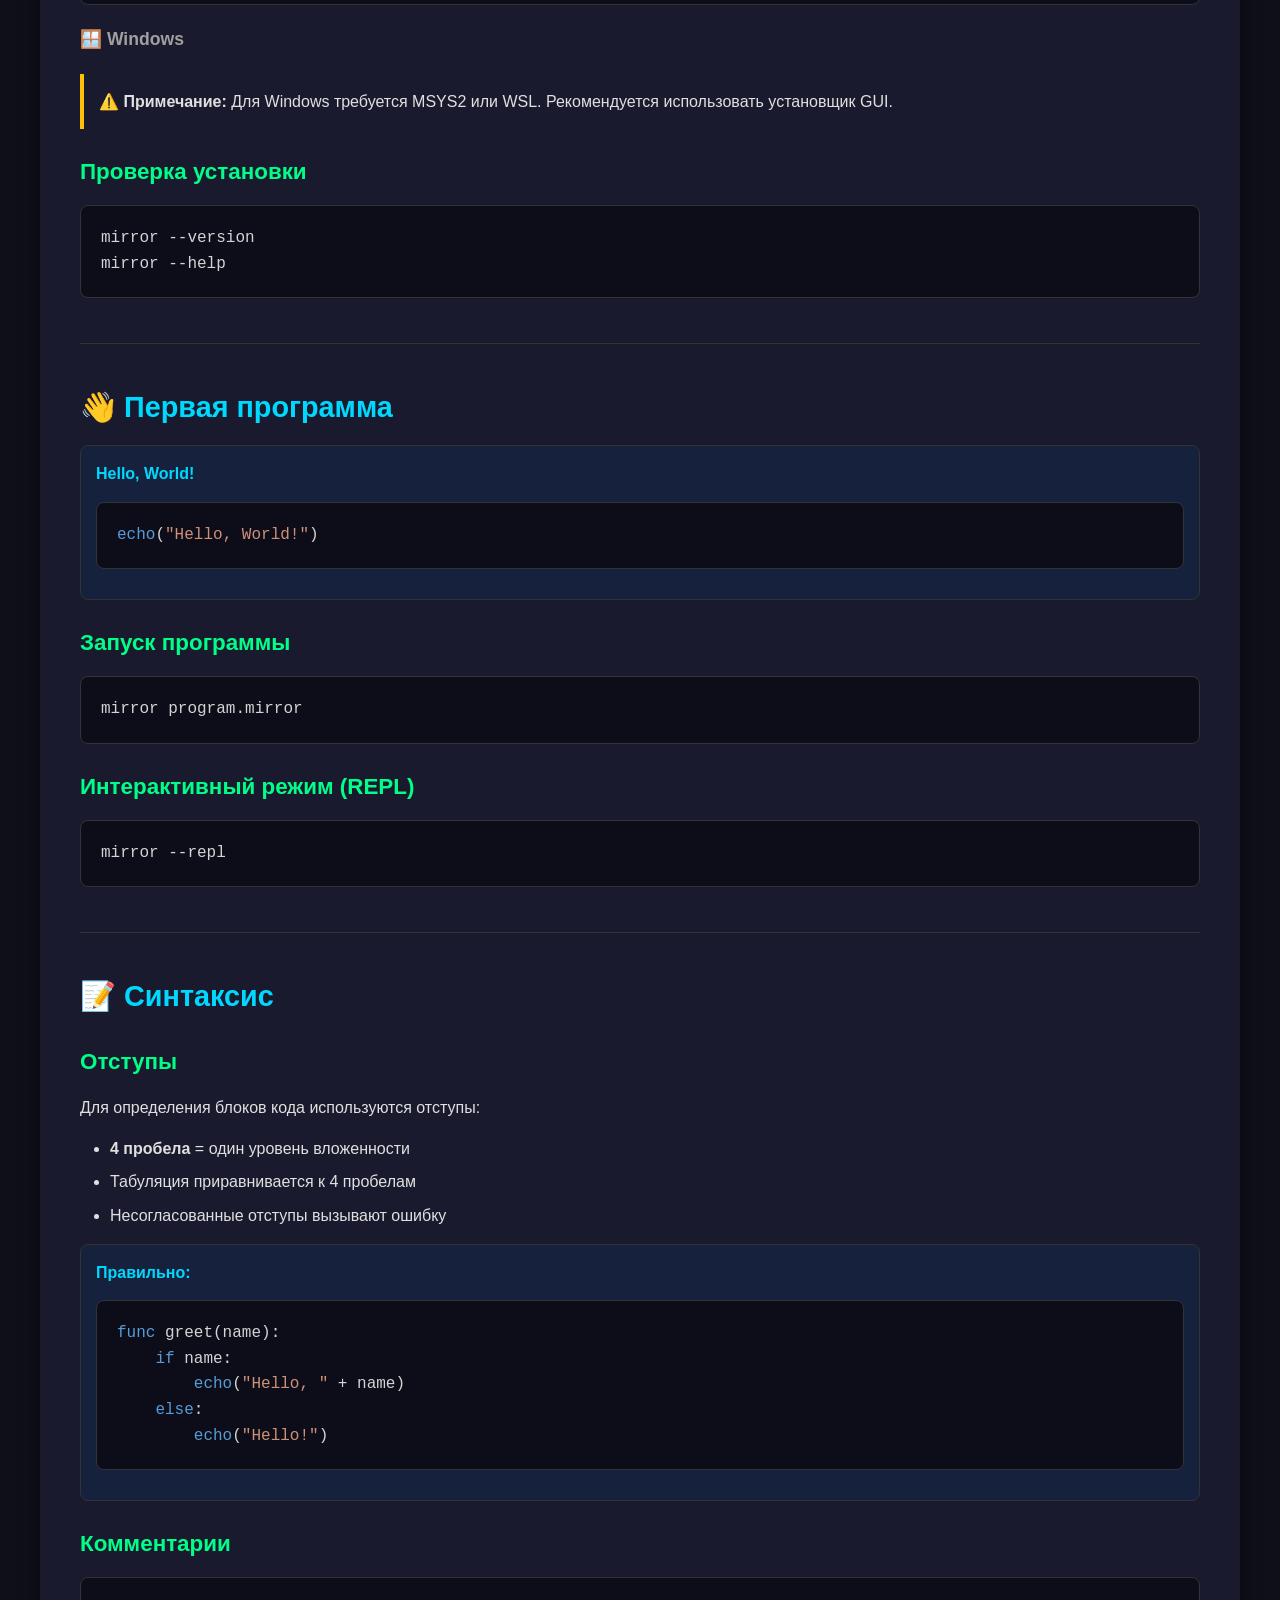
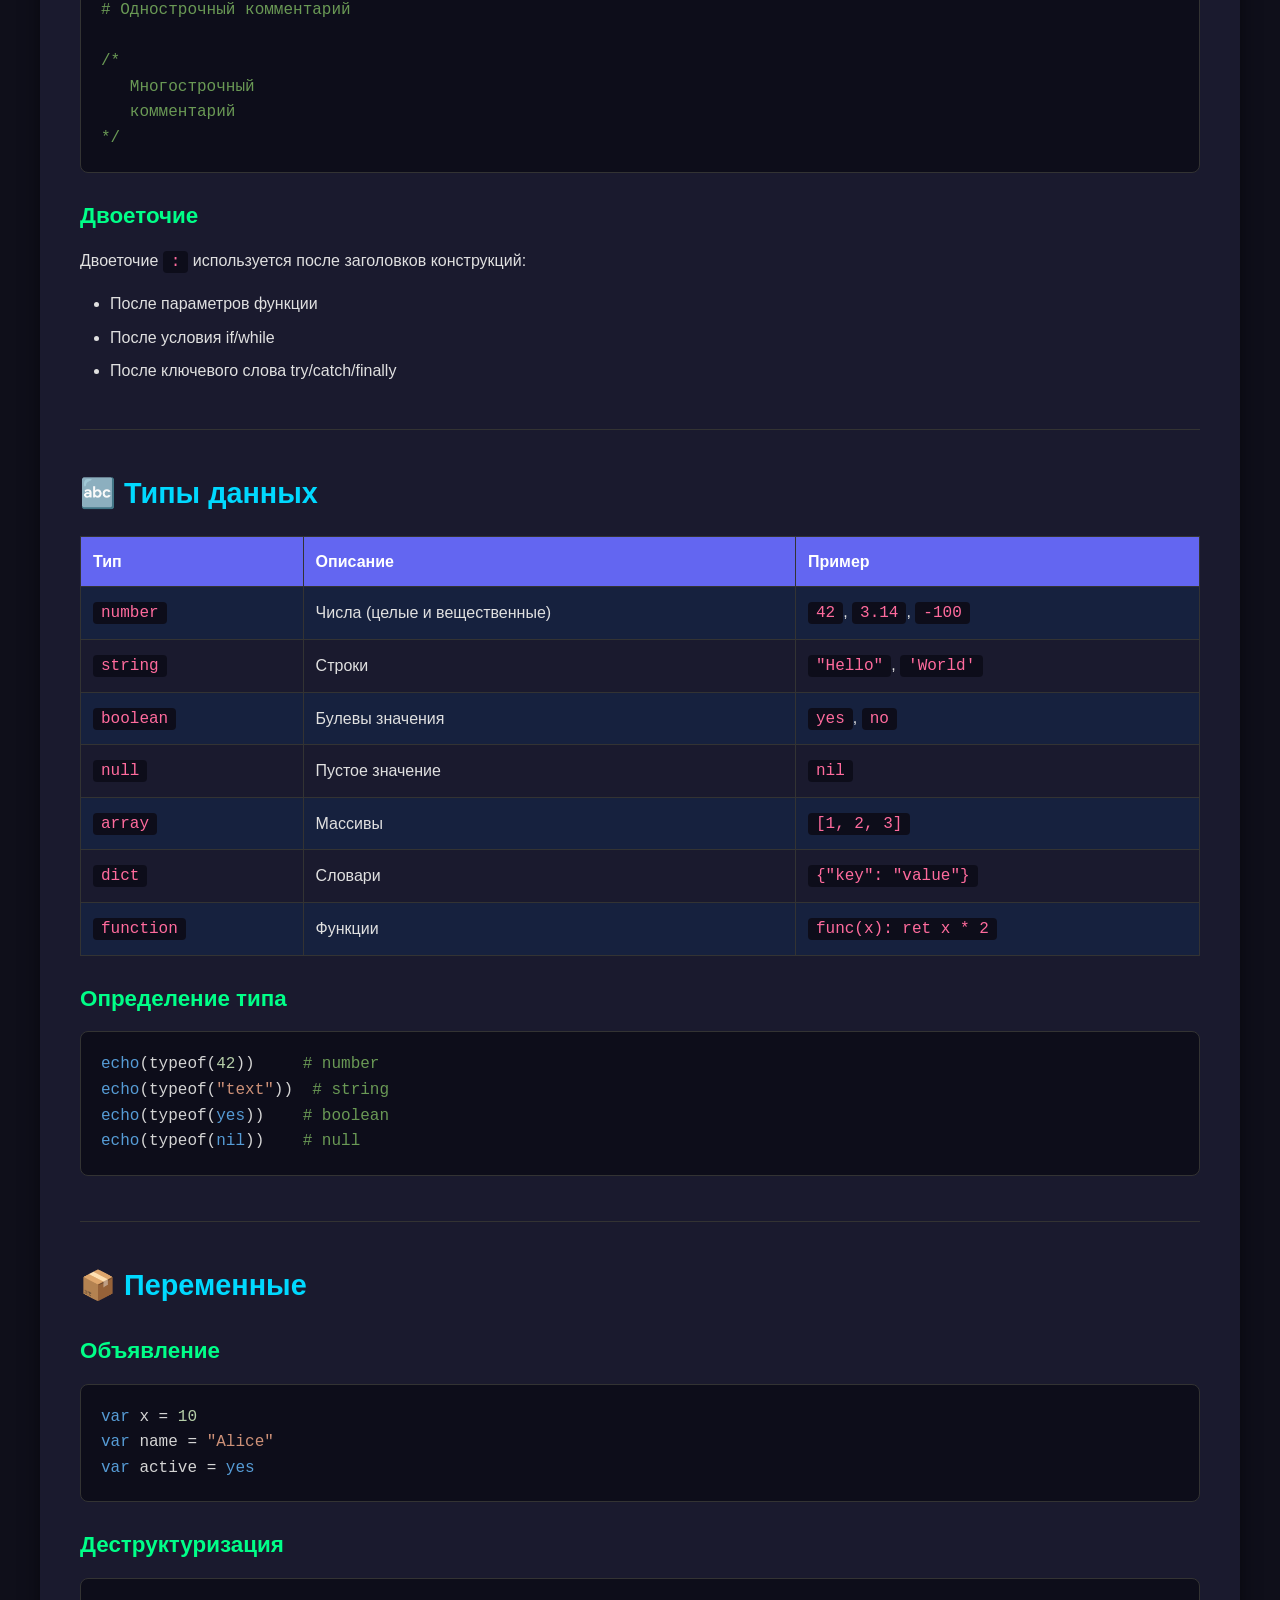
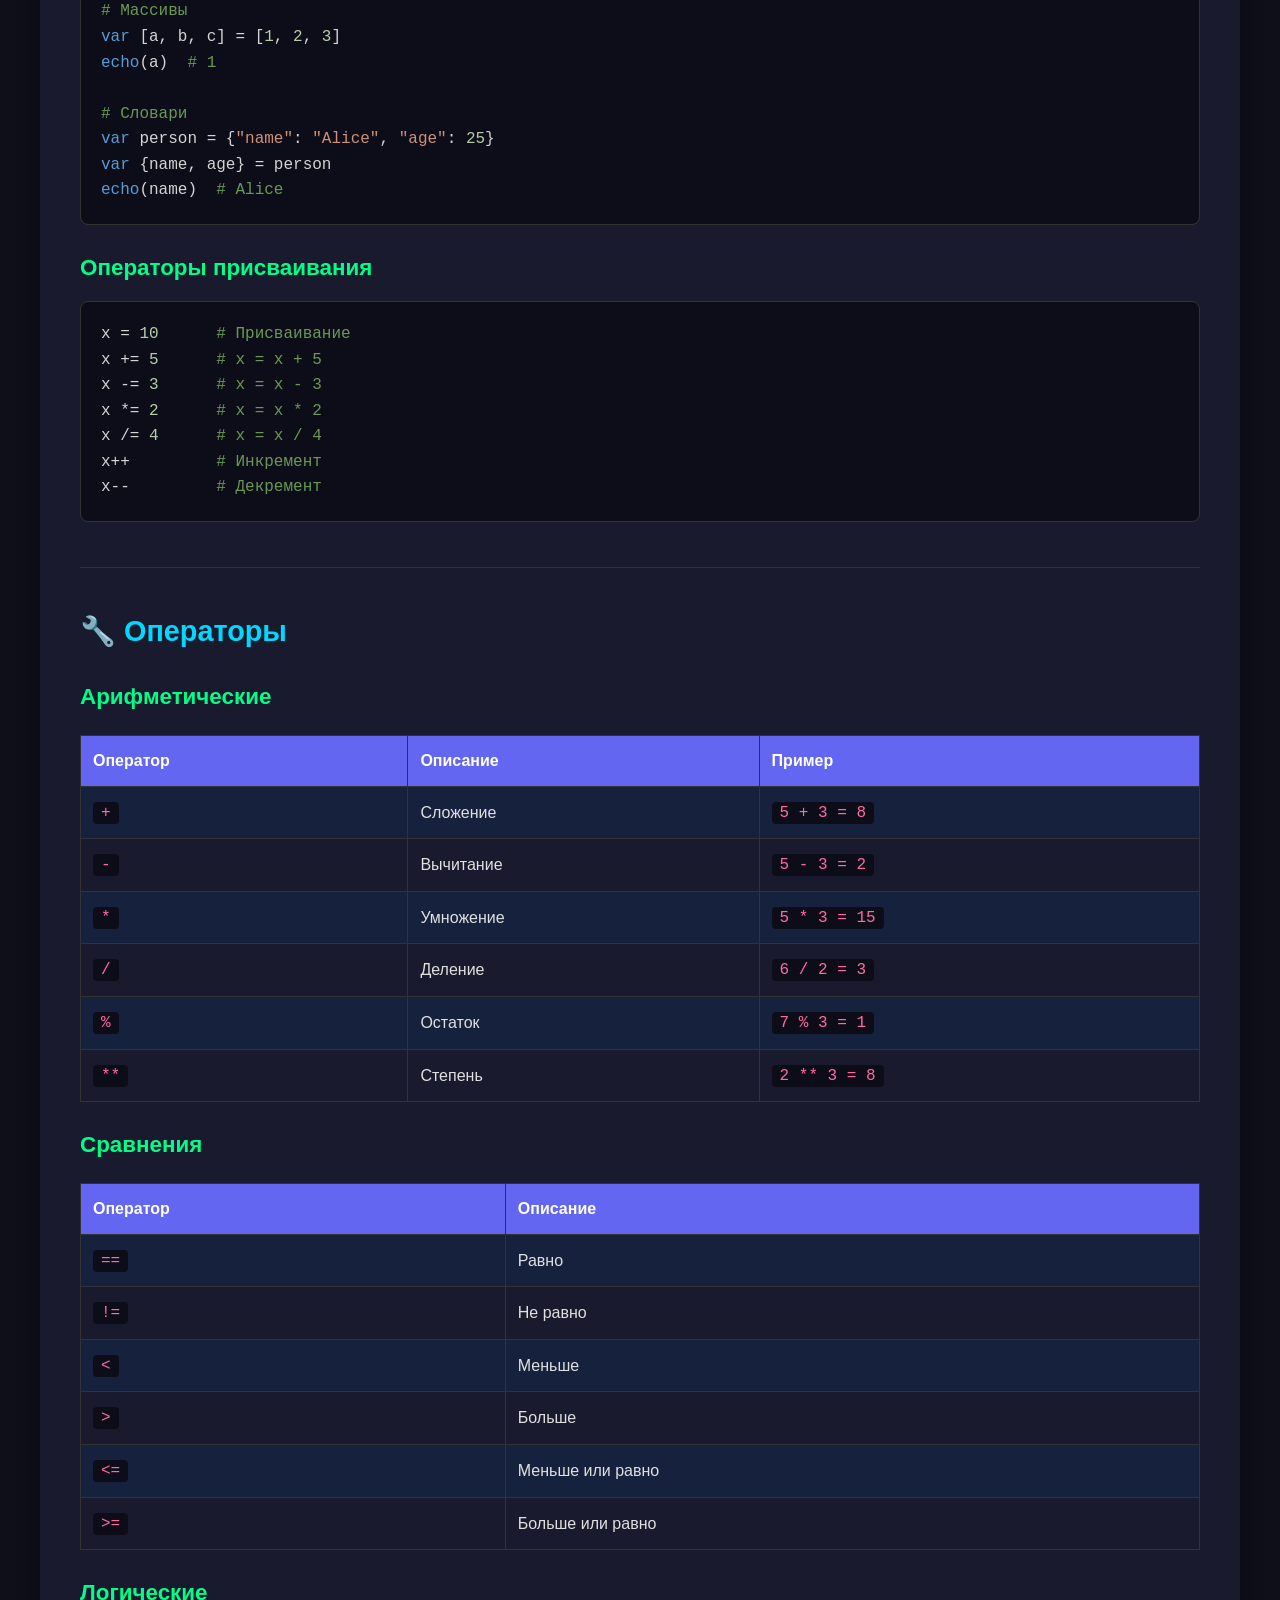
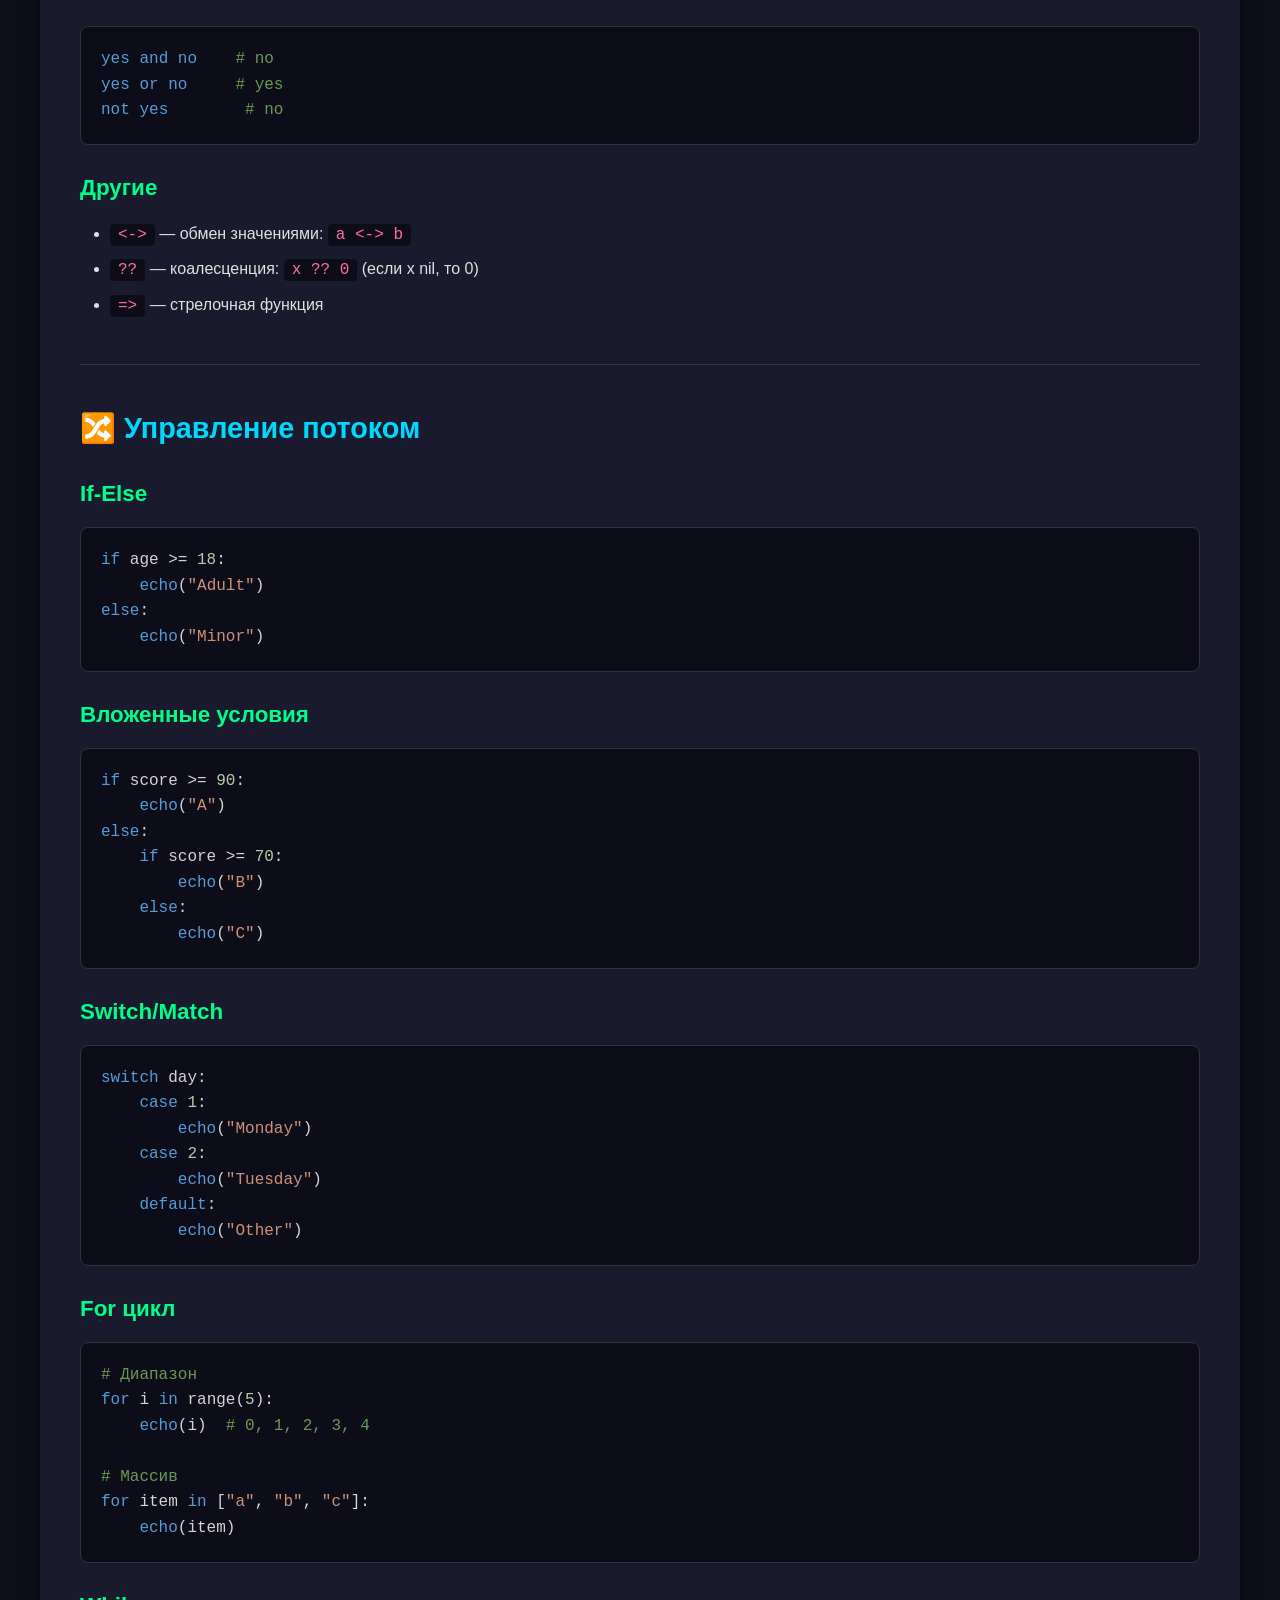
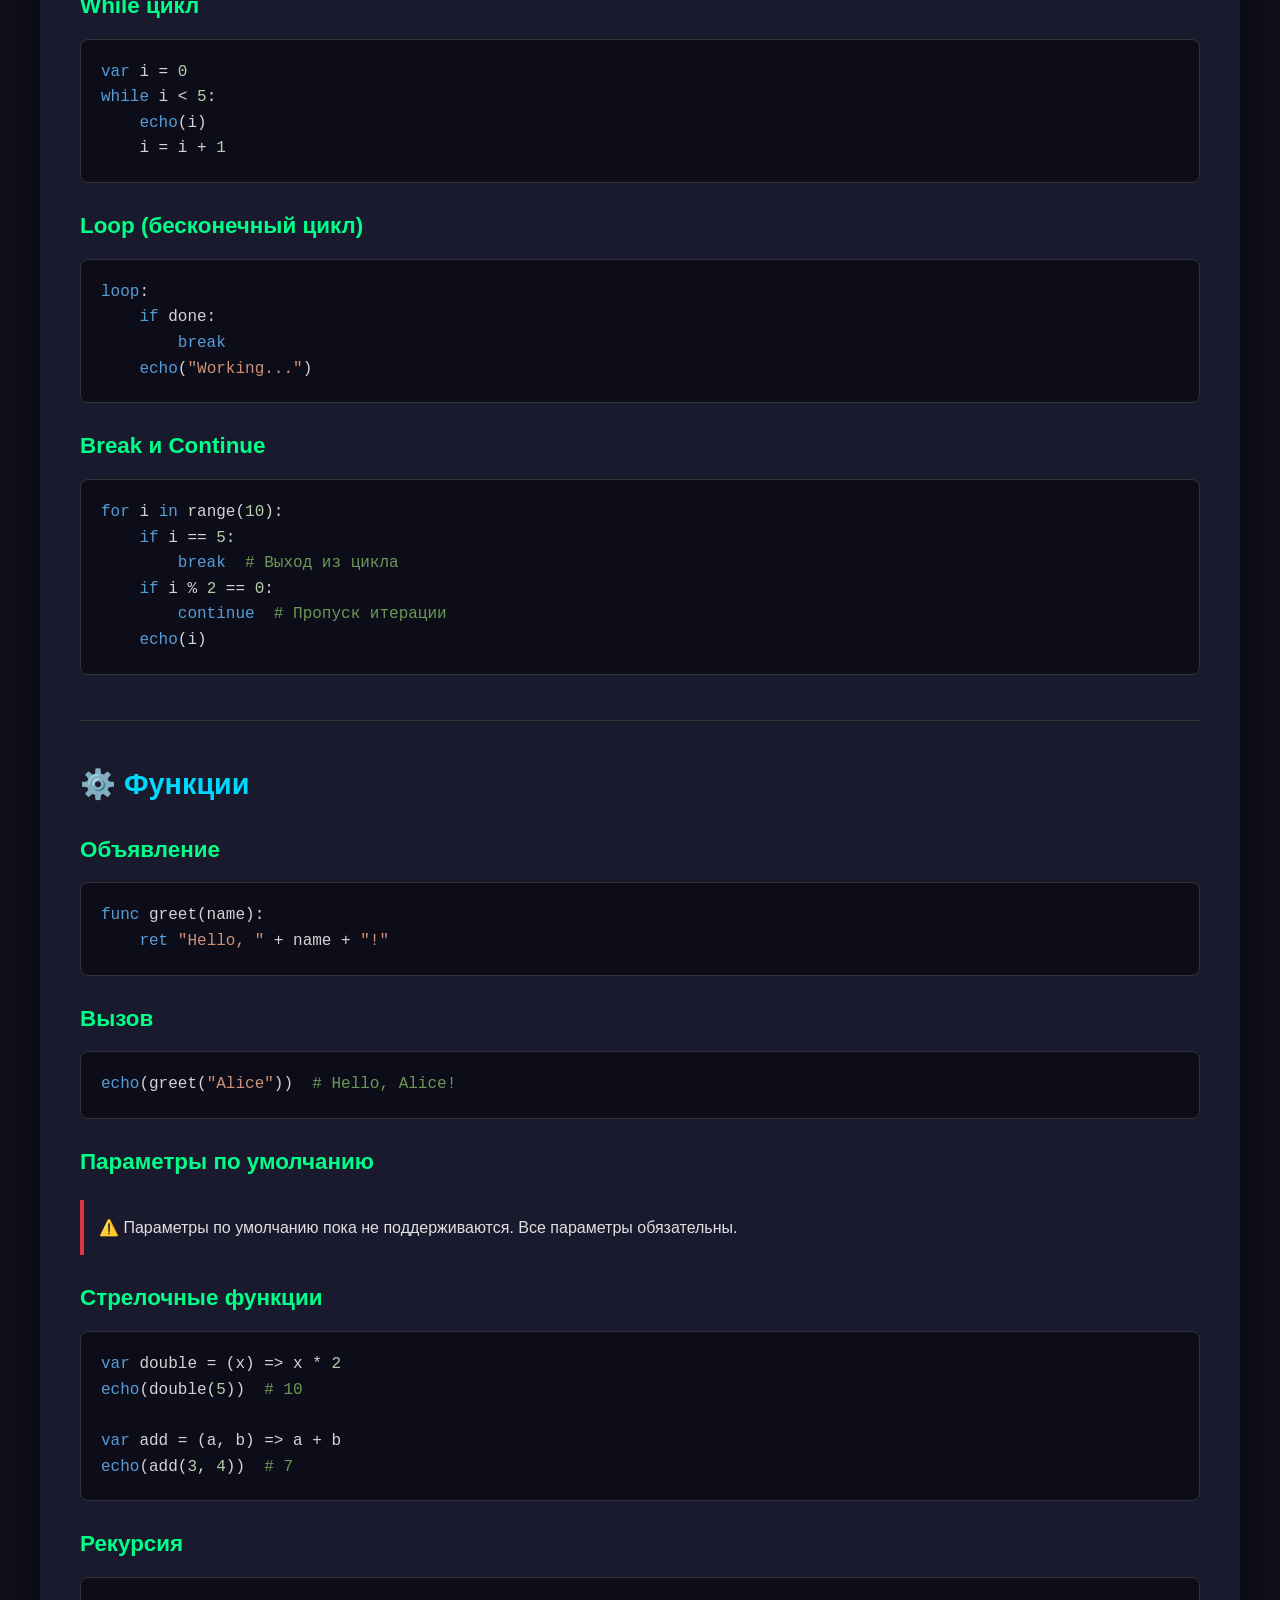
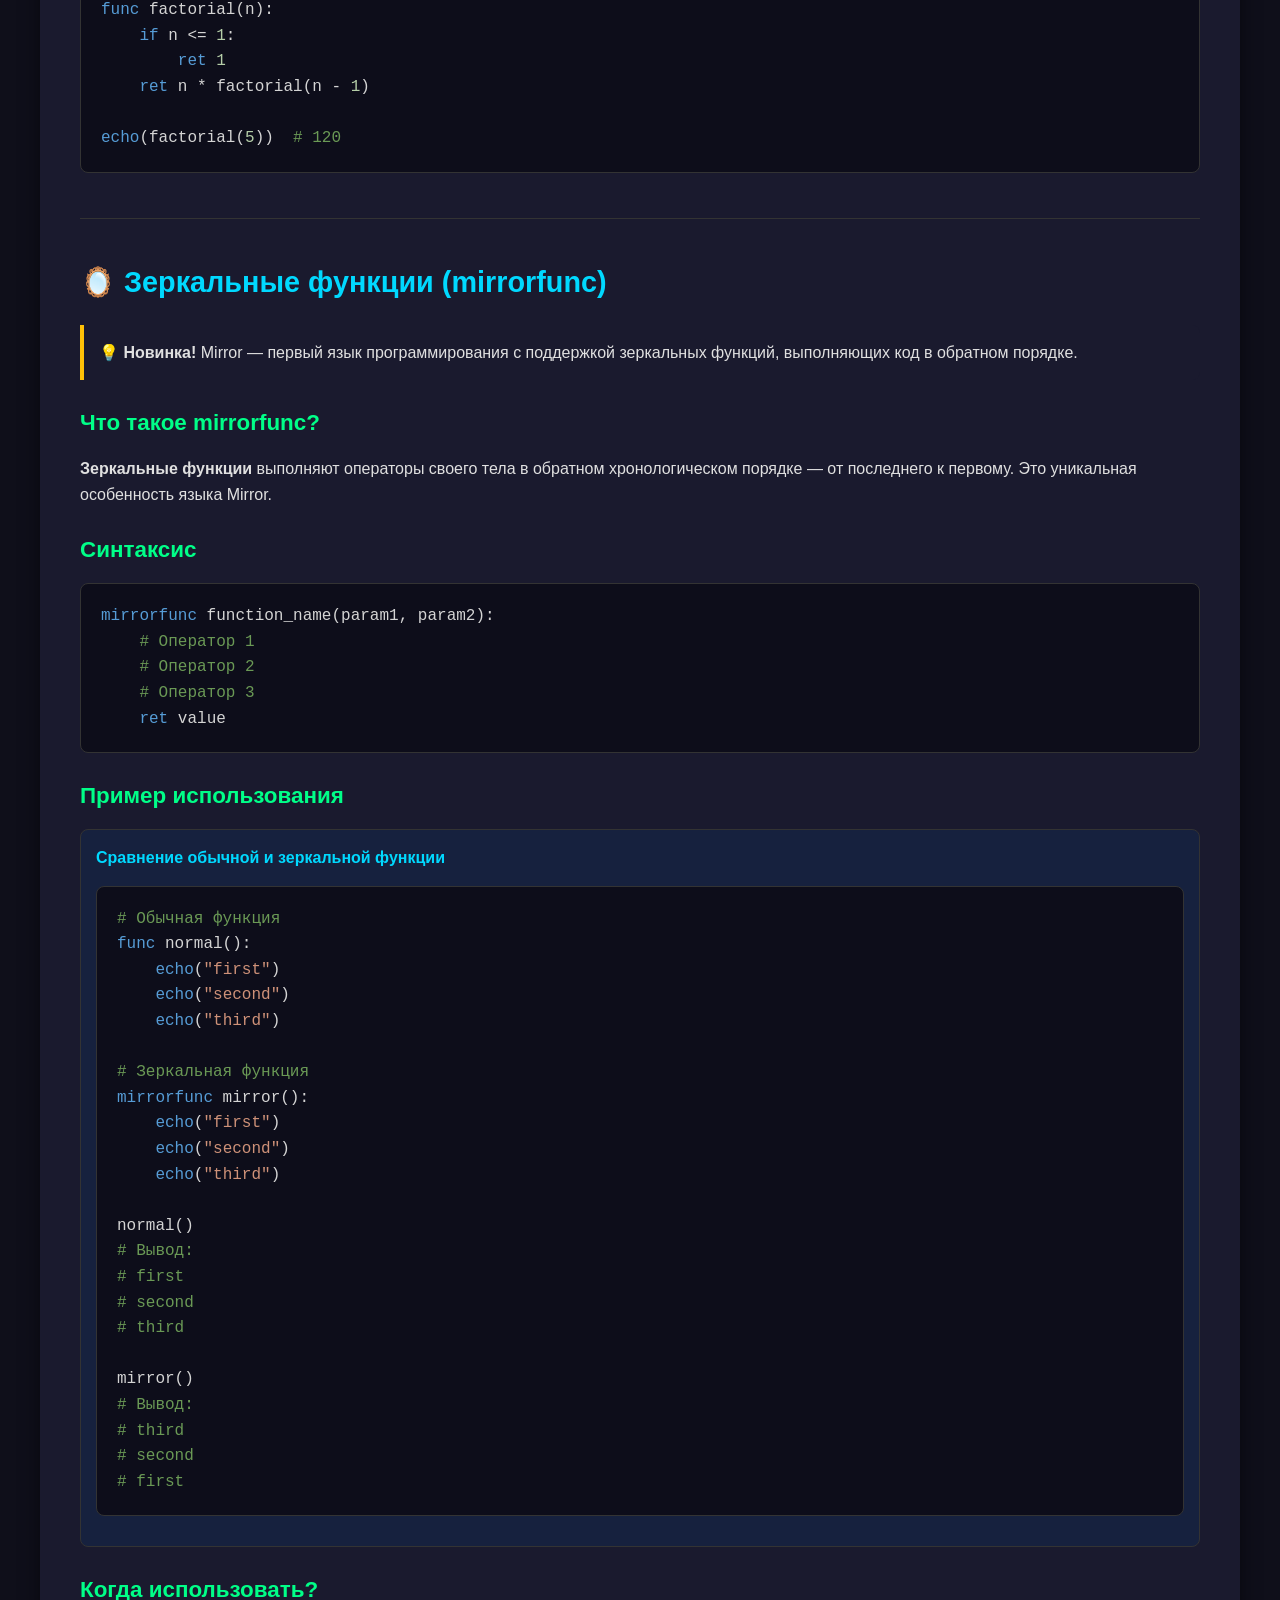
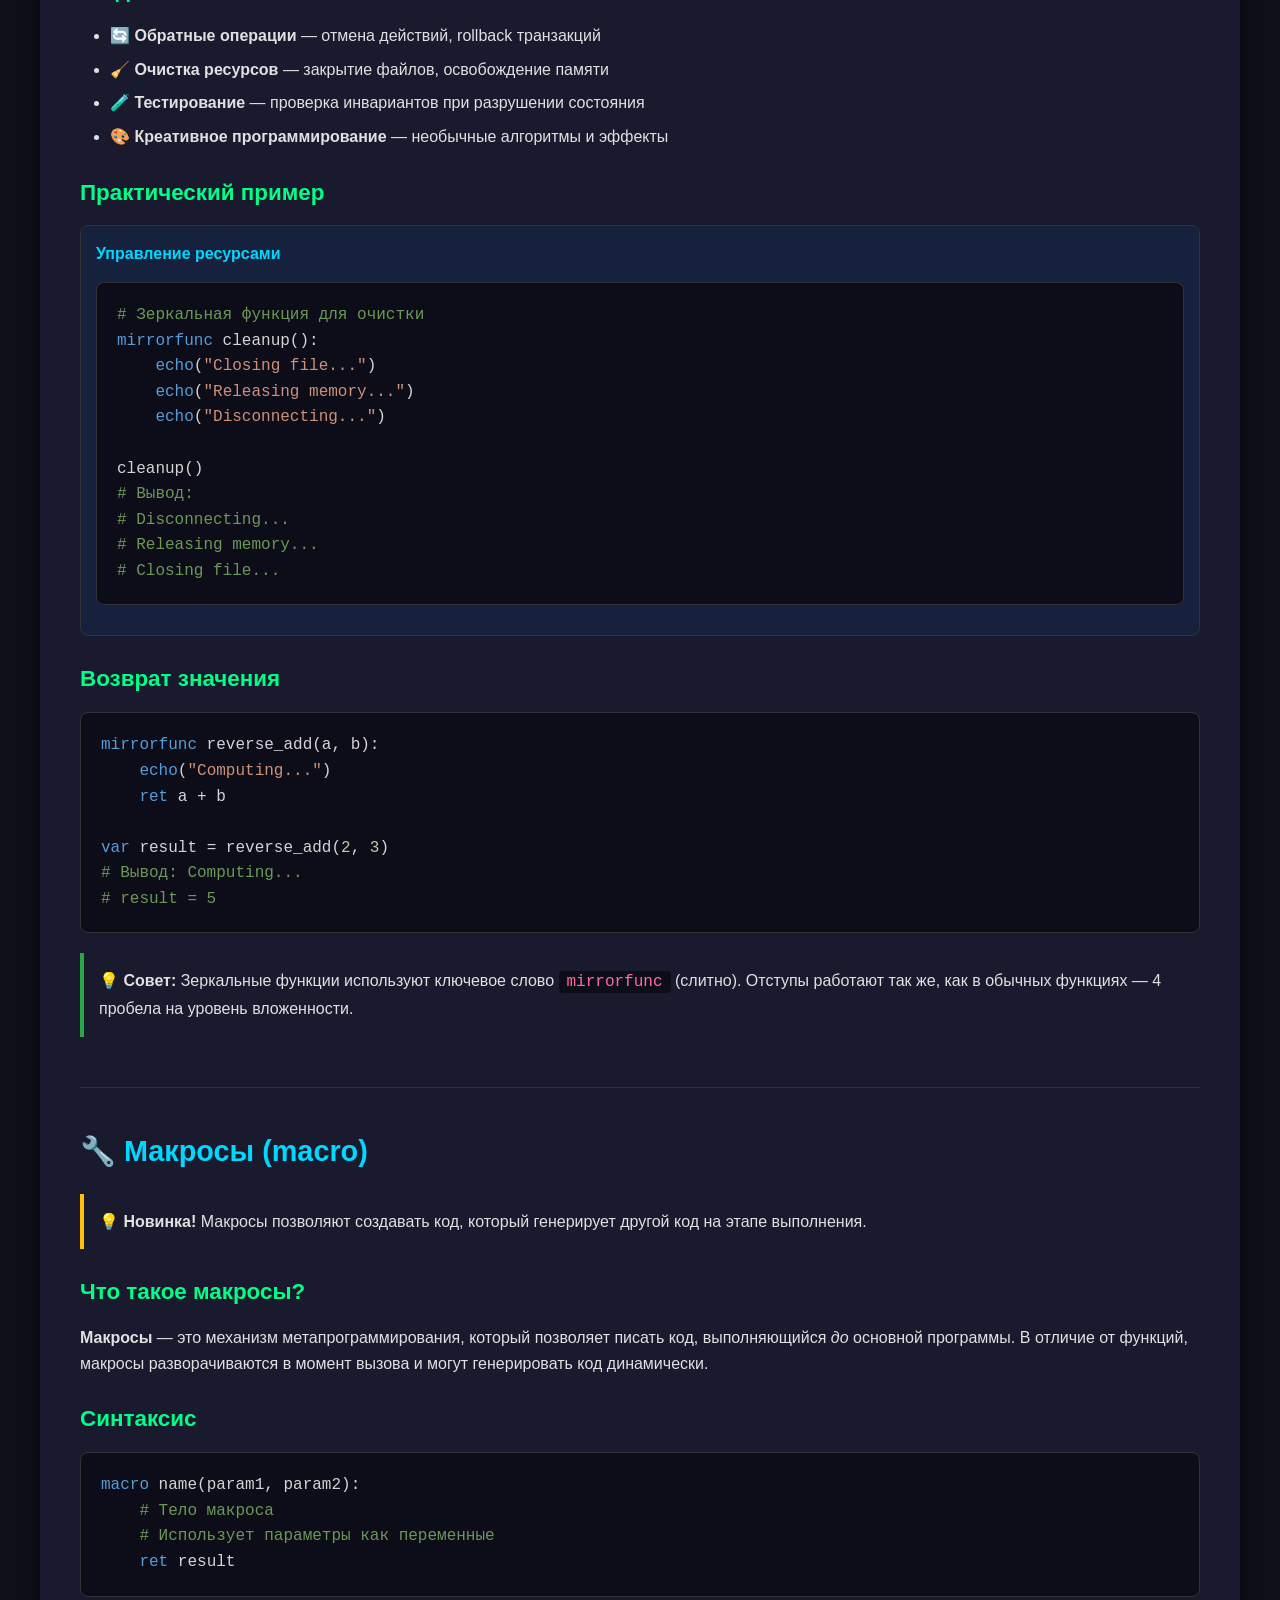
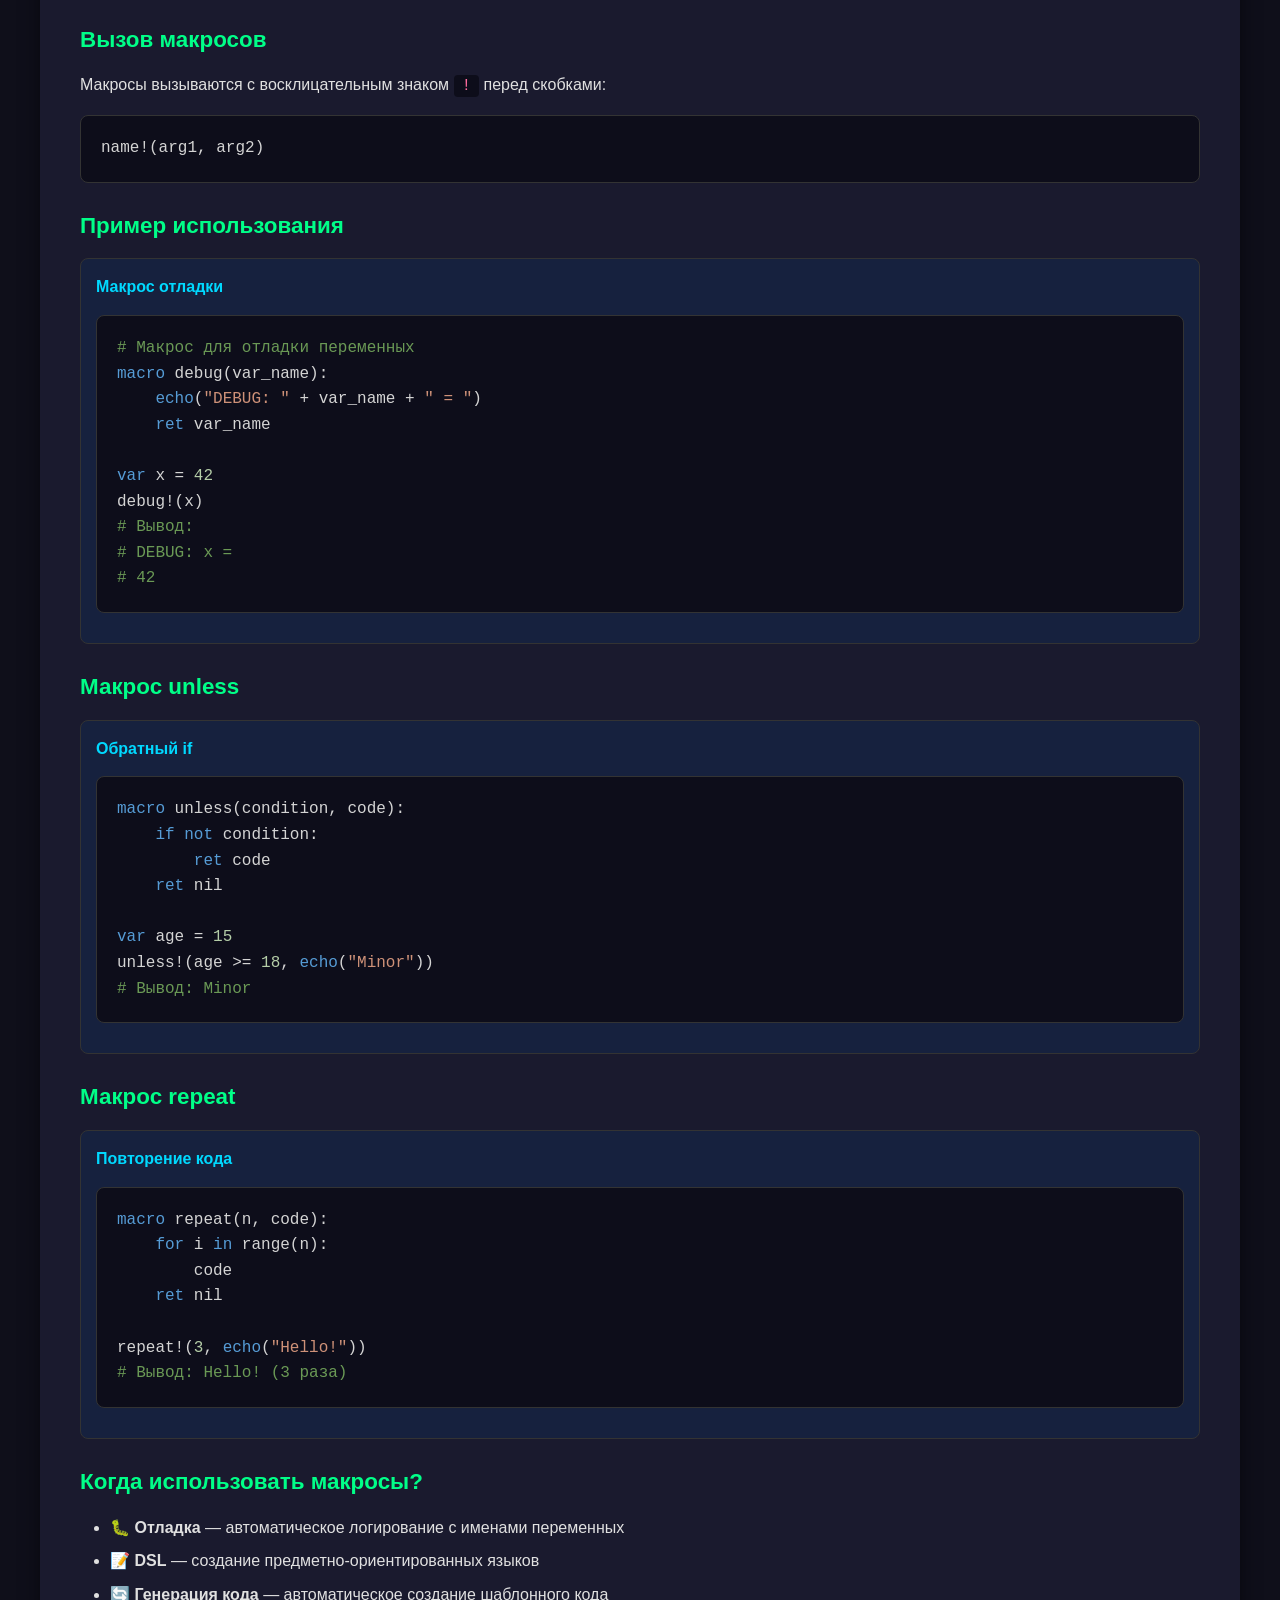
==== commit 02f56d2c: "Тест макросов Тестируем макросы" ====
--- a/docs.html
+++ b/docs.html
@@ -432,6 +432,7 @@
                 <li><a href="#control">Управление потоком</a></li>
                 <li><a href="#functions">Функции</a></li>
                 <li><a href="#mirrorfunc">Зеркальные функции</a></li>
+                <li><a href="#macros">Макросы</a></li>
                 <li><a href="#arrays">Массивы</a></li>
                 <li><a href="#dicts">Словари</a></li>
                 <li><a href="#strings">Строки</a></li>
@@ -902,6 +903,96 @@
                 </div>
             </section>
 
+            <!-- Макросы -->
+            <section id="macros">
+                <h2>🔧 Макросы (macro)</h2>
+                
+                <div class="note">
+                    <strong>💡 Новинка!</strong> Макросы позволяют создавать код, который генерирует другой код на этапе выполнения.
+                </div>
+
+                <h3>Что такое макросы?</h3>
+                <p><strong>Макросы</strong> — это механизм метапрограммирования, который позволяет писать код, выполняющийся <em>до</em> основной программы. 
+                В отличие от функций, макросы разворачиваются в момент вызова и могут генерировать код динамически.</p>
+
+                <h3>Синтаксис</h3>
+                <pre><code><span class="keyword">macro</span> name(param1, param2):
+    <span class="comment"># Тело макроса</span>
+    <span class="comment"># Использует параметры как переменные</span>
+    <span class="keyword">ret</span> result</code></pre>
+
+                <h3>Вызов макросов</h3>
+                <p>Макросы вызываются с восклицательным знаком <code>!</code> перед скобками:</p>
+                <pre><code>name!(arg1, arg2)</code></pre>
+
+                <h3>Пример использования</h3>
+                <div class="example">
+                    <div class="example-title">Макрос отладки</div>
+                    <pre><code><span class="comment"># Макрос для отладки переменных</span>
+<span class="keyword">macro</span> debug(var_name):
+    <span class="keyword">echo</span>(<span class="string">"DEBUG: "</span> + var_name + <span class="string">" = "</span>)
+    <span class="keyword">ret</span> var_name
+
+<span class="keyword">var</span> x = <span class="number">42</span>
+debug!(x)
+<span class="comment"># Вывод:</span>
+<span class="comment"># DEBUG: x = </span>
+<span class="comment"># 42</span></code></pre>
+                </div>
+
+                <h3>Макрос unless</h3>
+                <div class="example">
+                    <div class="example-title">Обратный if</div>
+                    <pre><code><span class="keyword">macro</span> unless(condition, code):
+    <span class="keyword">if</span> <span class="keyword">not</span> condition:
+        <span class="keyword">ret</span> code
+    <span class="keyword">ret</span> nil
+
+<span class="keyword">var</span> age = <span class="number">15</span>
+unless!(age >= <span class="number">18</span>, <span class="keyword">echo</span>(<span class="string">"Minor"</span>))
+<span class="comment"># Вывод: Minor</span></code></pre>
+                </div>
+
+                <h3>Макрос repeat</h3>
+                <div class="example">
+                    <div class="example-title">Повторение кода</div>
+                    <pre><code><span class="keyword">macro</span> repeat(n, code):
+    <span class="keyword">for</span> i <span class="keyword">in</span> range(n):
+        code
+    <span class="keyword">ret</span> nil
+
+repeat!(<span class="number">3</span>, <span class="keyword">echo</span>(<span class="string">"Hello!"</span>))
+<span class="comment"># Вывод: Hello! (3 раза)</span></code></pre>
+                </div>
+
+                <h3>Когда использовать макросы?</h3>
+                <ul>
+                    <li><strong>🐛 Отладка</strong> — автоматическое логирование с именами переменных</li>
+                    <li><strong>📝 DSL</strong> — создание предметно-ориентированных языков</li>
+                    <li><strong>🔄 Генерация кода</strong> — автоматическое создание шаблонного кода</li>
+                    <li><strong>⚡ Оптимизация</strong> — вычисления на этапе компиляции</li>
+                </ul>
+
+                <h3>Макросы vs Функции</h3>
+                <table>
+                    <tr><th>Характеристика</th><th>Функция</th><th>Макрос</th></tr>
+                    <tr><td>Когда выполняется</td><td>Runtime</td><td>До выполнения</td></tr>
+                    <tr><td>Что принимает</td><td>Значения</td><td>Код (как значения)</td></tr>
+                    <tr><td>Вызов</td><td><code>name()</code></td><td><code>name!()</code></td></tr>
+                    <tr><td>Возврат</td><td><code>ret value</code></td><td><code>ret value</code></td></tr>
+                </table>
+
+                <div class="warning">
+                    <strong>⚠️ Важно:</strong> Аргументы макроса вычисляются <em>до</em> передачи в макрос.
+                    Это означает, что код аргумента выполняется один раз перед вызовом макроса.
+                </div>
+
+                <div class="tip">
+                    <strong>💡 Совет:</strong> Используйте макросы для устранения дублирования кода и создания выразительных DSL.
+                    Но не злоупотребляйте — слишком много макросов могут усложнить понимание кода.
+                </div>
+            </section>
+
             <!-- Массивы -->
             <section id="arrays">
                 <h2>📚 Массивы</h2>
